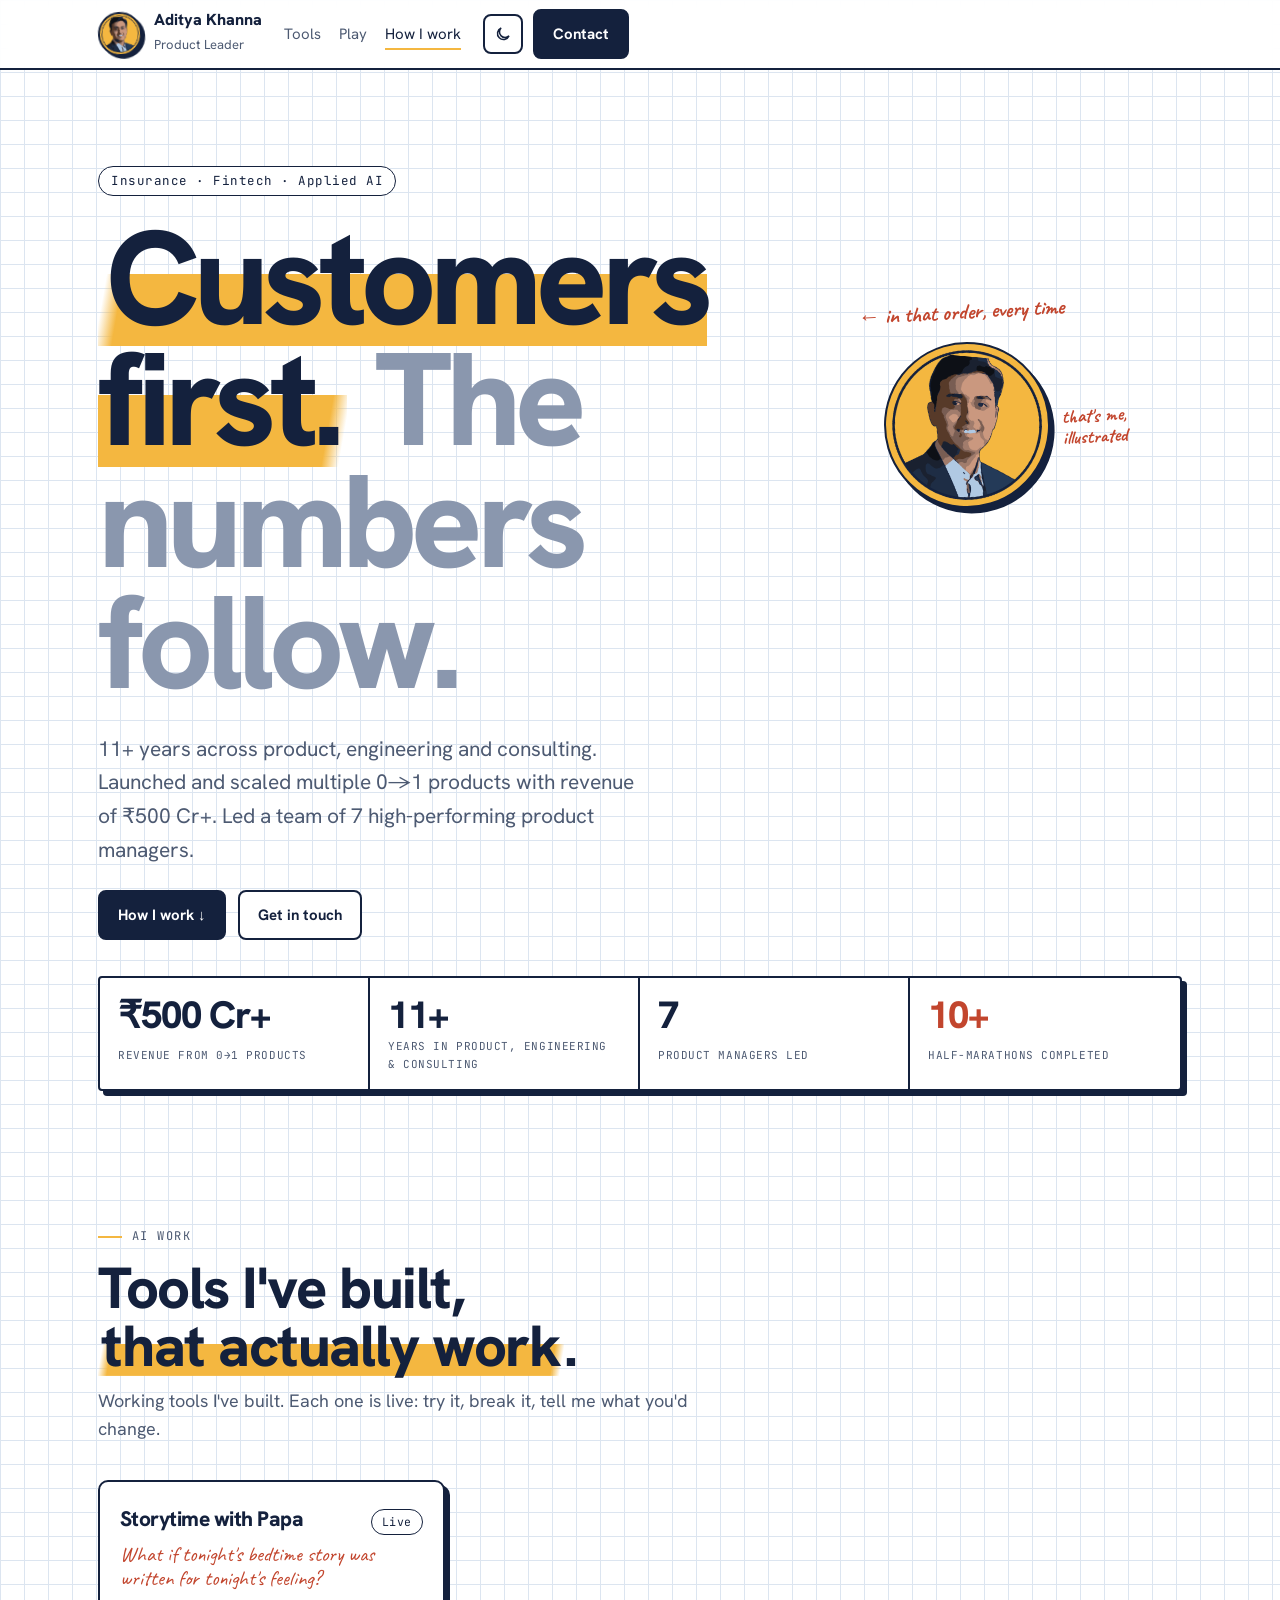
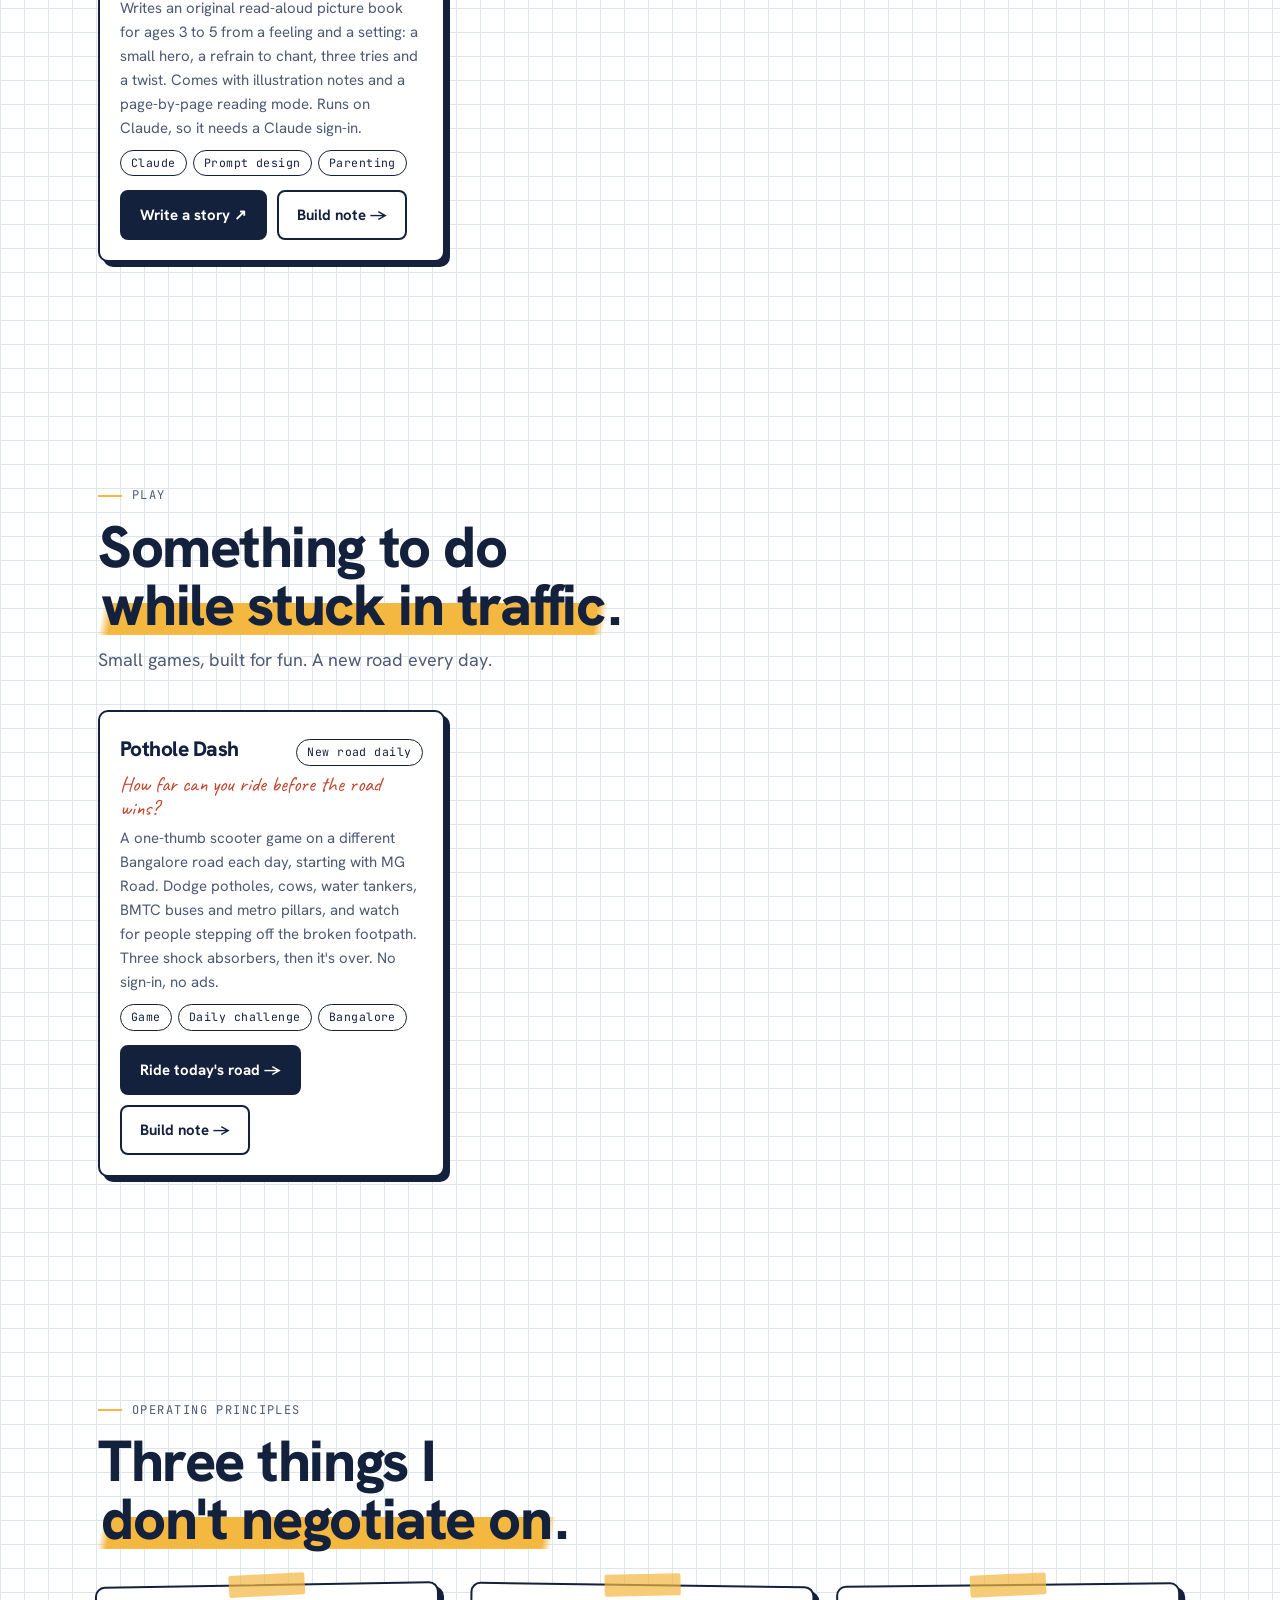
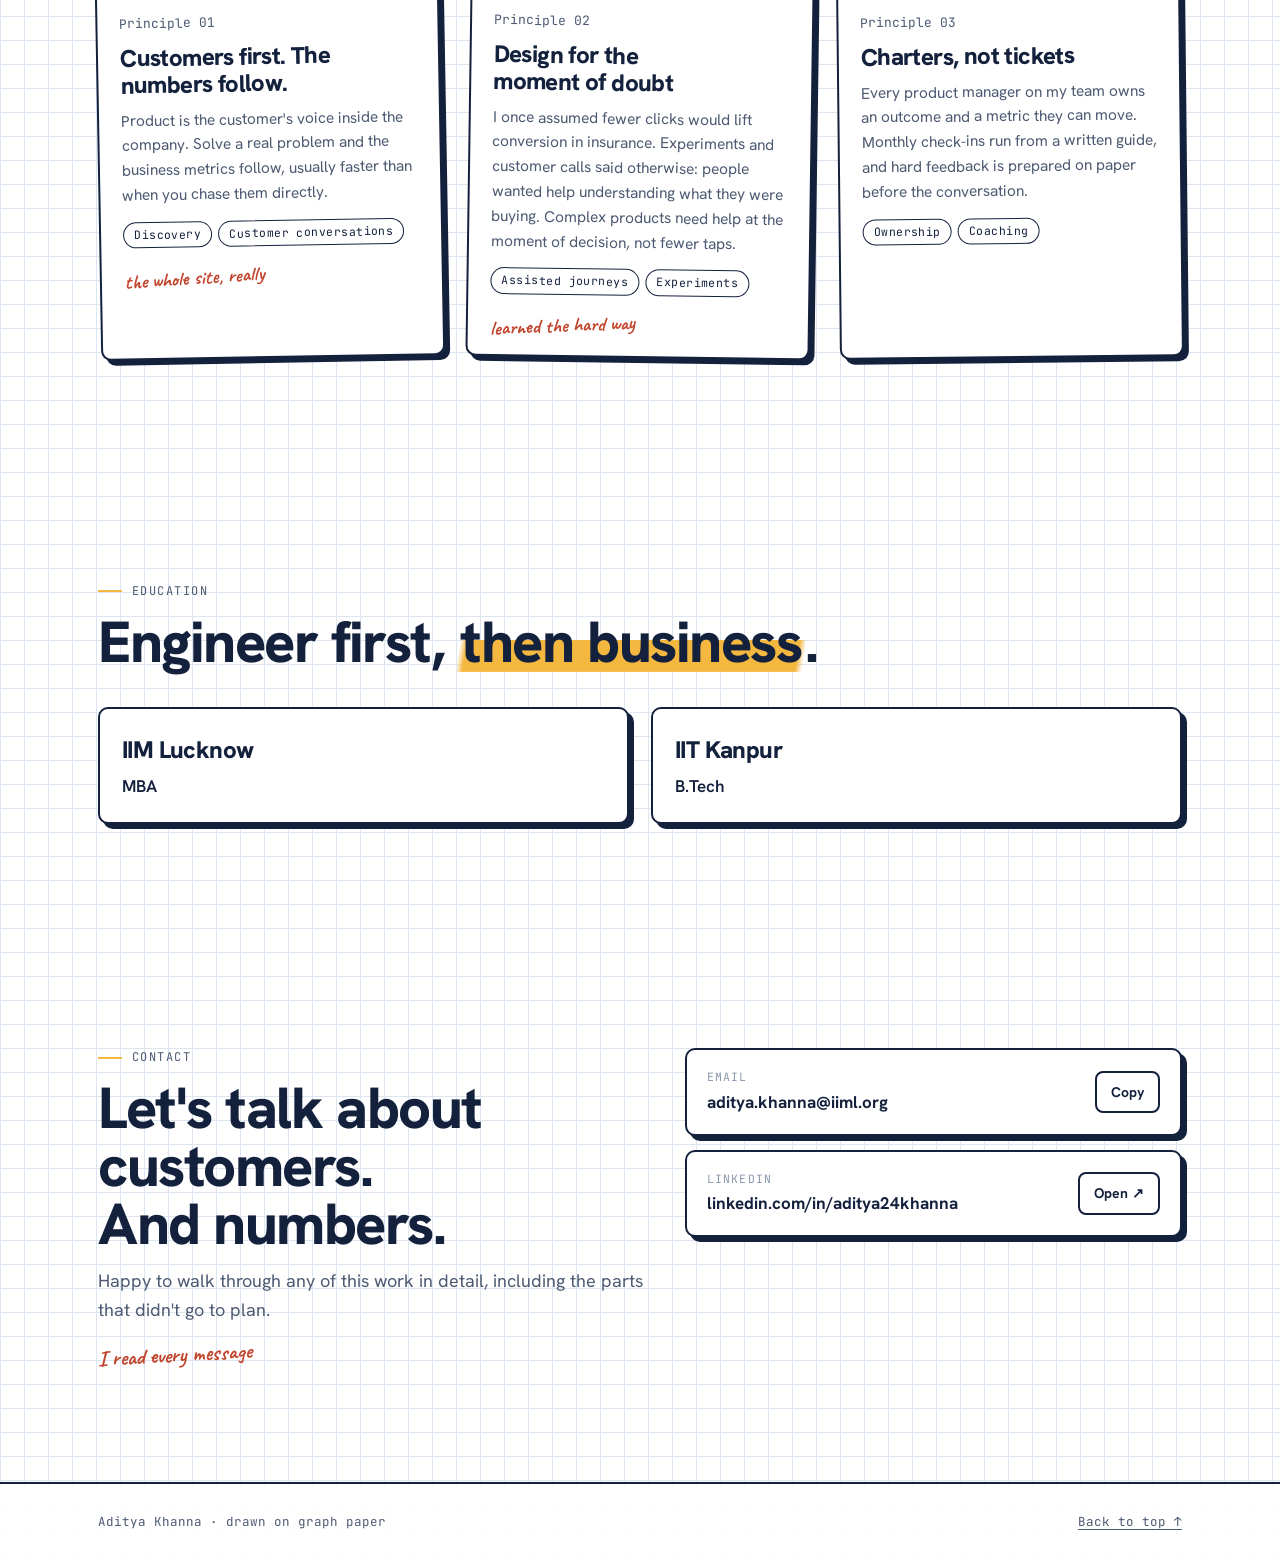
==== index.html @ a9740e58 "Move build notes off the home page onto their own page - Home: Build notes section hidden; each tool" ====
<!doctype html>
<html lang="en">
<head>
  <meta charset="utf-8">
  <meta name="viewport" content="width=device-width, initial-scale=1, viewport-fit=cover">
  <title>Aditya Khanna · Product Leader</title>
  <meta name="description" content="Aditya Khanna, Product Leader. Customers first. The numbers follow.">
  <meta property="og:title" content="Aditya Khanna · Product Leader">
  <meta property="og:description" content="Customers first. The numbers follow.">
  <meta property="og:type" content="website">
  <meta name="twitter:card" content="summary">
  <link rel="icon" href="assets/img/favicon.svg" type="image/svg+xml">
  <link rel="preconnect" href="https://fonts.googleapis.com">
  <link rel="preconnect" href="https://fonts.gstatic.com" crossorigin>
  <link rel="stylesheet" href="https://fonts.googleapis.com/css2?family=Hanken+Grotesk:wght@400;500;600;700;800&family=Caveat:wght@600;700&family=JetBrains+Mono:wght@400;500&display=swap">
  <link rel="stylesheet" href="assets/css/tokens.css?v=20261105b">
  <link rel="stylesheet" href="assets/css/main.css?v=20261105b">
  <script>try{var t=localStorage.getItem('theme');if(t)document.documentElement.setAttribute('data-theme',t);}catch(e){}</script>
  <script src="assets/js/main.js?v=20261105b" defer></script>
  <script data-goatcounter="https://adikhanna.goatcounter.com/count" async src="//gc.zgo.at/count.js"></script>
</head>
<body>
<!--BODY-START-->
  <a class="skip" href="#main">Skip to content</a>
  <div class="sample-bar" id="sampleBar" hidden>Sample content · every number and story here is a placeholder</div>

  <header class="nav" id="nav">
    <div class="wrap nav-inner">
      <a class="me" href="#top">
        <img class="sticker" data-src="site.avatar" alt="" width="44" height="44">
        <span><b data-bind="site.name"></b><span data-bind="site.role"></span></span>
      </a>
      <nav aria-label="Sections"><ul class="nav-links" id="navLinks"></ul></nav>
      <div class="nav-actions">
        <button type="button" class="icon-btn" id="themeBtn" aria-label="Switch to dark mode">
          <svg class="i-moon" viewBox="0 0 24 24" aria-hidden="true"><path d="M20 14.5A8 8 0 1 1 9.5 4a6.5 6.5 0 0 0 10.5 10.5z"/></svg>
          <svg class="i-sun" viewBox="0 0 24 24" aria-hidden="true"><circle cx="12" cy="12" r="4"/><path d="M12 2v2M12 20v2M2 12h2M20 12h2M4.9 4.9l1.4 1.4M17.7 17.7l1.4 1.4M4.9 19.1l1.4-1.4M17.7 6.3l1.4-1.4"/></svg>
        </button>
        <a class="btn btn-ink" href="#contact">Contact</a>
      </div>
    </div>
  </header>

  <main id="main">
    <!-- 1. Hero -->
    <section class="hero wrap" id="top" data-section="hero">
      <span class="badge" data-bind="site.badge"></span>
      <div class="hero-top">
        <h1 class="hero-title"><span class="hl" data-bind="site.tagline.lead"></span> <span class="soft" data-bind="site.tagline.follow"></span></h1>
        <div class="hero-side">
          <span class="pen pen-hero" data-bind="site.heroNote"></span>
          <figure class="hero-avatar">
            <img class="sticker sticker-lg" data-src="site.avatar" alt="Illustrated portrait" width="176" height="176">
            <figcaption class="pen" data-bind="site.avatarNote"></figcaption>
          </figure>
        </div>
      </div>
      <div class="hero-row">
        <div class="hero-copy">
          <p class="hero-sum" data-bind="site.summary"></p>
          <div class="btn-row" id="heroCtas"></div>
        </div>
      </div>
    </section>

    <!-- 2. Stats + worked at -->
    <section class="wrap stats-sec" id="impact" data-section="stats">
      <div class="cells" id="stats"></div>
      <div class="worked"><span class="label">Worked at</span><ul id="workedAt"></ul></div>
    </section>

    <!-- 4. Shipped screens -->
    <section class="section" id="screens" data-section="screens" data-label="Screens">
      <div class="wrap">
        <header class="section-head">
          <p class="eyebrow">Shipped screens</p>
          <h2>The journey, <mark>as customers see it</mark>.</h2>
          <span class="pen pen-section">tap any screen to enlarge</span>
        </header>
        <div class="chips-filter" id="screenFilters" role="group" aria-label="Filter screens"></div>
        <div class="screens" id="screenGrid"></div>
      </div>
    </section>

    <!-- 5. Experience -->
    <section class="section" id="experience" data-section="experience" data-label="Experience">
      <div class="wrap">
        <header class="section-head">
          <p class="eyebrow">Experience</p>
          <h2>Engineering, consulting, <mark>then product</mark>.</h2>
        </header>
        <ol class="timeline" id="experienceList"></ol>
      </div>
    </section>

    <!-- 6. AI work -->
    <section class="section" id="ai" data-section="ai" data-label="AI">
      <div class="wrap">
        <header class="section-head">
          <p class="eyebrow">AI work</p>
          <h2>Tools I've built, <mark>that actually work</mark>.</h2>
          <p class="section-lede" id="aiIntro"></p>
        </header>
        <div class="tools" id="aiTools"></div>
      </div>
    </section>

    <!-- 6b. Play -->
    <section class="section" id="play" data-section="play" data-label="Play">
      <div class="wrap">
        <header class="section-head">
          <p class="eyebrow">Play</p>
          <h2>Something to do <mark>while stuck in traffic</mark>.</h2>
          <p class="section-lede" id="playIntro"></p>
        </header>
        <div class="tools" id="playGames"></div>
      </div>
    </section>

    <!-- Build notes (case-studies.json) -->
    <section class="section" id="work" data-section="caseStudies" data-label="Build notes">
      <div class="wrap">
        <header class="section-head">
          <p class="eyebrow">Build notes</p>
          <h2>The product work <mark>behind the prompt</mark>.</h2>
          <p class="section-lede">Anyone can ask a chatbot for a story or a game. Each note covers who it's for, what a chatbot gets wrong, and the decisions that close the gap.</p>
        </header>
        <div class="cs" id="cs">
          <div class="cs-tabs" role="tablist" aria-label="Build notes" id="csTabs"></div>
          <article class="cs-panel paper" id="csPanel" role="tabpanel" aria-live="polite"></article>
        </div>
      </div>
    </section>

    <!-- 7. Operating principles -->
    <section class="section" id="principles" data-section="principles" data-label="How I work">
      <div class="wrap">
        <header class="section-head">
          <p class="eyebrow">Operating principles</p>
          <h2>Three things I <mark>don't negotiate on</mark>.</h2>
        </header>
        <div class="principles" id="principleList"></div>
      </div>
    </section>

    <!-- 8. Toolbox -->
    <section class="section" id="toolbox" data-section="toolbox">
      <div class="wrap">
        <header class="section-head">
          <p class="eyebrow">Toolbox</p>
          <h2>What I work with, <mark>and what I don't</mark>.</h2>
        </header>
        <div class="toolbox" id="toolboxList"></div>
      </div>
    </section>

    <!-- 9. Education -->
    <section class="section" id="education" data-section="education">
      <div class="wrap">
        <header class="section-head">
          <p class="eyebrow">Education</p>
          <h2>Engineer first, <mark>then business</mark>.</h2>
        </header>
        <div class="edu" id="educationList"></div>
      </div>
    </section>

    <!-- 10. Contact -->
    <section class="section contact" id="contact" data-section="contact">
      <div class="wrap contact-grid">
        <div>
          <p class="eyebrow">Contact</p>
          <h2 data-bind="site.contact.heading"></h2>
          <p class="section-lede" data-bind="site.contact.note"></p>
          <span class="pen" data-bind="site.contact.handNote"></span>
        </div>
        <div class="contact-cards" id="contactCards"></div>
      </div>
    </section>
  </main>

  <footer class="footer">
    <div class="wrap footer-inner">
      <span data-bind="site.footer"></span>
      <a href="#top">Back to top ↑</a>
    </div>
  </footer>

  <div class="lightbox" id="lightbox" hidden>
    <div class="lb-inner" role="dialog" aria-modal="true" aria-label="Screen preview">
      <button type="button" class="icon-btn lb-close" id="lbClose" aria-label="Close">×</button>
      <div id="lbBody"></div>
    </div>
  </div>
<!--BODY-END-->
</body>
</html>
---- assets/css/tokens.css ----
/* Graph Paper design tokens. Light by default; dark via system setting or the toggle. */
:root {
  --paper: #FFFFFF;
  --card: #FFFFFF;
  --grid: #DCE5F0;
  --ink: #14213D;
  --ink-2: #4D5A72;
  --ink-3: #8A97AE;
  --hi: #F4B740;          /* highlighter */
  --hi-ink: #14213D;      /* text on highlighter */
  --pen: #C2452D;         /* red pen */
  --ok: #2E7D5B;
  --rule: #14213D;
  --shadow: #14213D;
  --hl-h: 42%;           /* highlighter height */
  --hl-y: 82%;

  --display: "Hanken Grotesk", "Helvetica Neue", Arial, sans-serif;
  --body: "Hanken Grotesk", "Helvetica Neue", Arial, sans-serif;
  --hand: "Caveat", "Comic Sans MS", cursive;
  --mono: "JetBrains Mono", ui-monospace, Menlo, Consolas, monospace;

  --max: 1120px;
  --nav-h: 68px;
  --cell: 24px;
  --radius: 10px;
  --spring: cubic-bezier(.16, 1, .3, 1);
  color-scheme: light;
}

@media (prefers-color-scheme: dark) {
  :root:not([data-theme="light"]) {
    --paper: #0F1626; --card: #152036; --grid: #1D2A42;
    --ink: #E8EDF5; --ink-2: #A9B4C8; --ink-3: #6F7D96;
    --hi: #F4B740; --hi-ink: #0F1626; --pen: #FF8A6B; --ok: #6FCF9F;
    --rule: #3A4A68; --shadow: #000000;
    --hl-h: 20%; --hl-y: 96%;
    color-scheme: dark;
  }
}
:root[data-theme="dark"] {
  --paper: #0F1626; --card: #152036; --grid: #1D2A42;
  --ink: #E8EDF5; --ink-2: #A9B4C8; --ink-3: #6F7D96;
  --hi: #F4B740; --hi-ink: #0F1626; --pen: #FF8A6B; --ok: #6FCF9F;
  --rule: #3A4A68; --shadow: #000000;
    --hl-h: 20%; --hl-y: 96%;
  color-scheme: dark;
}
---- assets/css/main.css ----
/* Graph Paper: a product leader's working notebook. */
*, *::before, *::after { box-sizing: border-box; }
html { scroll-behavior: smooth; scroll-padding-top: calc(var(--nav-h) + 12px); }
body {
  margin: 0;
  background-color: var(--paper);
  background-image: linear-gradient(var(--grid) 1px, transparent 1px), linear-gradient(90deg, var(--grid) 1px, transparent 1px);
  background-size: var(--cell) var(--cell);
  color: var(--ink);
  font-family: var(--body);
  font-size: 17px;
  line-height: 1.6;
  -webkit-font-smoothing: antialiased;
}
img { max-width: 100%; display: block; }
a { color: inherit; text-underline-offset: 3px; }
:focus-visible { outline: 2px solid var(--pen); outline-offset: 3px; border-radius: 4px; }
h1, h2, h3, h4 { font-family: var(--display); font-weight: 800; margin: 0; letter-spacing: -.025em; text-wrap: balance; }
p { margin: 0; }
ul, ol { margin: 0; padding: 0; list-style: none; }
button { font: inherit; color: inherit; }
[hidden] { display: none !important; }

.skip { position: absolute; left: -9999px; }
.skip:focus { left: 16px; top: 16px; background: var(--card); padding: 8px 12px; z-index: 100; }
.wrap { max-width: var(--max); margin: 0 auto; padding-left: max(18px, env(safe-area-inset-left, 0px)); padding-right: max(18px, env(safe-area-inset-right, 0px)); }

/* shared bits */
.eyebrow { font-family: var(--mono); font-size: 12px; letter-spacing: .12em; text-transform: uppercase; color: var(--ink-2); display: flex; align-items: center; gap: 10px; }
.eyebrow::before { content: ""; width: 24px; height: 2px; background: var(--hi); }
mark, .hl { color: inherit; background: linear-gradient(100deg, transparent 1%, var(--hi) 3%, var(--hi) 97%, transparent 99%); background-repeat: no-repeat; background-size: 100% var(--hl-h); background-position: 0 var(--hl-y); padding: 0 .06em; }
.pen { font-family: var(--hand); font-weight: 700; color: var(--pen); font-size: 22px; line-height: 1.1; display: inline-block; transform: rotate(-3deg); }
.paper { background: var(--card); border: 2px solid var(--rule); border-radius: var(--radius); box-shadow: 5px 5px 0 var(--shadow); }
.btn { display: inline-flex; align-items: center; gap: 8px; font-weight: 700; font-size: 15px; text-decoration: none; border-radius: 8px; padding: 11px 18px; border: 2px solid var(--ink); background: var(--card); color: var(--ink); cursor: pointer; transition: transform .2s var(--spring), box-shadow .2s var(--spring); }
.btn:hover { transform: translate(-2px, -2px); box-shadow: 4px 4px 0 var(--ink); }
.btn-ink { background: var(--ink); color: var(--paper); }
.btn-ink:hover { box-shadow: 4px 4px 0 var(--hi); }
.icon-btn { width: 40px; height: 40px; display: grid; place-items: center; border-radius: 8px; border: 2px solid var(--ink); background: var(--card); cursor: pointer; }
.icon-btn svg { width: 18px; height: 18px; fill: none; stroke: var(--ink); stroke-width: 2; stroke-linecap: round; }
.icon-btn .i-sun { display: none; }
:root[data-theme="dark"] .icon-btn .i-sun { display: block; } :root[data-theme="dark"] .icon-btn .i-moon { display: none; }
@media (prefers-color-scheme: dark) { :root:not([data-theme="light"]) .icon-btn .i-sun { display: block; } :root:not([data-theme="light"]) .icon-btn .i-moon { display: none; } }
.chip { font-family: var(--mono); font-size: 11.5px; letter-spacing: .04em; border: 1.5px solid var(--ink); border-radius: 999px; padding: 3px 10px; background: var(--card); white-space: nowrap; }
.sticker { border-radius: 50%; border: 2px solid var(--ink); background: var(--hi); transform: rotate(-4deg); box-shadow: 3px 3px 0 var(--ink); }
.sample-bar { position: relative; z-index: 11; font-family: var(--mono); font-size: 11.5px; letter-spacing: .04em; text-align: center; background: var(--pen); color: var(--paper); padding: 6px 16px; }

/* nav */
.nav { position: sticky; top: 0; z-index: 10; background: color-mix(in srgb, var(--paper) 90%, transparent); backdrop-filter: blur(8px); -webkit-backdrop-filter: blur(8px); border-bottom: 2px solid var(--ink); }
.nav-inner { display: flex; align-items: center; gap: 22px; height: var(--nav-h); }
.me { display: flex; align-items: center; gap: 12px; text-decoration: none; white-space: nowrap; }
.me .sticker { width: 44px; height: 44px; }
.me b { display: block; font-weight: 800; font-size: 16px; line-height: 1.15; }
.me span span { font-size: 13px; color: var(--ink-2); }
.nav-links { display: flex; gap: 18px; margin-left: auto; }
.nav-links a { text-decoration: none; font-size: 15px; color: var(--ink-2); padding: 4px 0; border-bottom: 2px solid transparent; }
.nav-links a:hover, .nav-links a.on { color: var(--ink); border-color: var(--hi); }
.nav-actions { display: flex; gap: 10px; align-items: center; }
.nav-links:empty + .nav-actions, nav:has(.nav-links:empty) + .nav-actions { margin-left: auto; }

/* hero */
.hero { padding-block: clamp(48px, 8vw, 96px) 36px; }
.badge { display: inline-block; font-family: var(--mono); font-size: 12.5px; letter-spacing: .04em; border: 1.5px solid var(--ink); border-radius: 999px; padding: 4px 12px; background: var(--card); }
.hero-title { font-size: clamp(52px, 10.5vw, 132px); line-height: .92; letter-spacing: -.045em; margin-top: 22px; max-width: 11ch; }
.hero-title .soft { color: var(--ink-3); }
.hero-title .hl { background-size: 0% var(--hl-h); animation: sweep 1s .35s var(--spring) forwards; }
@keyframes sweep { to { background-size: 100% var(--hl-h); } }
.hero-top { display: grid; grid-template-columns: minmax(0, max-content) auto; align-items: start; justify-content: start; column-gap: clamp(28px, 4vw, 64px); }
.hero-row { margin-top: 28px; }
.hero-sum { font-size: clamp(18px, 1.8vw, 21px); color: var(--ink-2); max-width: 46ch; }
.btn-row { display: flex; flex-wrap: wrap; gap: 12px; margin-top: 24px; }
/* sits beside the headline; the arrow lines up with "Customers first." */
.hero-side { display: grid; justify-items: start; gap: 18px; margin-top: calc(22px + clamp(52px, 10.5vw, 132px) * .62); }
.pen-hero::before { content: "\2190\00a0"; }
.hero-avatar { margin: 0 0 0 clamp(10px, 2vw, 34px); display: flex; align-items: center; gap: 12px; }
.hero-avatar .sticker-lg { width: clamp(132px, 13vw, 176px); height: clamp(132px, 13vw, 176px); transform: rotate(5deg); box-shadow: 5px 5px 0 var(--ink); }
.hero-avatar figcaption { font-size: 19px; max-width: 120px; }

/* stats */
.stats-sec { padding-bottom: 24px; }
.cells { display: grid; grid-template-columns: repeat(auto-fit, minmax(170px, 1fr)); border: 2px solid var(--ink); background: var(--card); box-shadow: 5px 5px 0 var(--shadow); border-radius: 4px; }
.cells div { padding: 18px 18px 16px; border-right: 2px solid var(--ink); display: grid; gap: 4px; }
.cells div:last-child { border-right: 0; }
.cells b { font-size: clamp(28px, 3vw, 38px); font-weight: 800; letter-spacing: -.03em; line-height: 1; font-variant-numeric: tabular-nums; }
.cells span { font-family: var(--mono); font-size: 11px; letter-spacing: .05em; text-transform: uppercase; color: var(--ink-2); }
.cells .personal b { color: var(--pen); }
.worked { display: flex; align-items: center; gap: 18px; flex-wrap: wrap; margin-top: 22px; }
.label { font-family: var(--mono); font-size: 11.5px; letter-spacing: .1em; text-transform: uppercase; color: var(--ink-3); }
.worked ul { display: flex; gap: 26px; flex-wrap: wrap; }
.worked li { font-weight: 800; font-size: 22px; letter-spacing: -.02em; color: var(--ink-2); }

/* sections */
.section { padding-block: clamp(64px, 9vw, 112px); }
.section-head { display: grid; gap: 12px; margin-bottom: 36px; max-width: 760px; position: relative; }
.section-head h2, .contact h2 { font-size: clamp(34px, 5vw, 58px); line-height: 1; }
.section-lede { font-size: 18px; color: var(--ink-2); max-width: 60ch; }
.pen-section { position: absolute; right: -40px; bottom: -8px; }

/* case studies */
.cs { display: grid; grid-template-columns: 260px minmax(0, 1fr); gap: 28px; align-items: start; }
.cs-tabs { display: grid; gap: 10px; position: sticky; top: calc(var(--nav-h) + 20px); }
.cs-tab { text-align: left; border: 2px solid var(--ink); border-radius: 8px; background: var(--card); padding: 12px 14px; cursor: pointer; display: grid; gap: 2px; transition: transform .2s var(--spring), box-shadow .2s var(--spring), background .2s; }
.cs-tab b { font-weight: 800; font-size: 16px; }
.cs-tab span { font-family: var(--mono); font-size: 10.5px; letter-spacing: .06em; text-transform: uppercase; color: var(--ink-2); }
.cs-tab:hover { transform: translate(-2px, -2px); box-shadow: 3px 3px 0 var(--ink); }
.cs-tab[aria-selected="true"] { background: var(--hi); color: var(--hi-ink); box-shadow: 3px 3px 0 var(--ink); }
.cs-tab[aria-selected="true"] span { color: var(--hi-ink); }
.cs-panel { padding: clamp(22px, 3.4vw, 40px); min-width: 0; }
.cs-panel .eyebrow { margin-bottom: 10px; }
.cs-panel h3 { font-size: clamp(26px, 3vw, 36px); line-height: 1.08; }
.cs-sum { font-size: 18px; color: var(--ink-2); margin-top: 10px; max-width: 60ch; }
.cs-metrics { display: flex; flex-wrap: wrap; gap: 28px; margin: 24px 0 8px; padding: 18px 0; border-block: 2px dashed var(--grid); }
.cs-metrics div { display: grid; }
.cs-metrics b { font-size: 34px; font-weight: 800; letter-spacing: -.03em; line-height: 1; }
.cs-metrics span { font-family: var(--mono); font-size: 11px; letter-spacing: .05em; text-transform: uppercase; color: var(--ink-2); margin-top: 4px; }
.cs-blocks { display: grid; grid-template-columns: repeat(2, minmax(0, 1fr)); gap: 22px 32px; margin-top: 20px; }
.cs-blocks h4 { font-family: var(--mono); font-weight: 500; font-size: 11.5px; letter-spacing: .1em; text-transform: uppercase; color: var(--ink-2); margin-bottom: 6px; }
.cs-blocks p, .cs-blocks li { font-size: 16px; }
.cs-blocks ul { display: grid; gap: 6px; }
.cs-blocks li { padding-left: 18px; position: relative; }
.cs-blocks li::before { content: "→"; position: absolute; left: 0; color: var(--pen); }
.cs-diff { margin-top: 24px; padding: 14px 16px; border-left: 4px solid var(--pen); background: color-mix(in srgb, var(--pen) 8%, var(--card)); border-radius: 0 8px 8px 0; }
.cs-diff b { font-family: var(--hand); font-size: 22px; color: var(--pen); display: block; }
.lock { margin-top: 26px; position: relative; border: 2px dashed var(--ink-3); border-radius: 8px; padding: 26px; overflow: hidden; }
.lock .ghost { display: grid; gap: 10px; filter: blur(5px); opacity: .6; }
.lock .ghost i { display: block; height: 12px; border-radius: 3px; background: var(--ink-3); }
.lock .msg { position: absolute; inset: 0; display: grid; place-items: center; text-align: center; gap: 8px; align-content: center; }
.lock .msg b { font-size: 18px; }
.lock .msg .btn { margin-top: 6px; }

/* screens */
.chips-filter { display: flex; gap: 8px; flex-wrap: wrap; margin-bottom: 24px; }
.chips-filter button { font-family: var(--mono); font-size: 12px; letter-spacing: .04em; border: 2px solid var(--ink); border-radius: 999px; background: var(--card); padding: 5px 13px; cursor: pointer; }
.chips-filter button[aria-pressed="true"] { background: var(--ink); color: var(--paper); }
.screens { display: grid; grid-template-columns: repeat(auto-fill, minmax(190px, 1fr)); gap: 26px 22px; }
.screen { display: grid; gap: 10px; text-align: left; background: none; border: 0; padding: 0; cursor: zoom-in; }
.screen:hover .phone { transform: translate(-3px, -3px) rotate(-1deg); box-shadow: 7px 7px 0 var(--shadow); }
.screen b { font-size: 15px; font-weight: 800; }
.screen span { font-size: 13px; color: var(--ink-2); }
.phone { aspect-ratio: 9 / 18.5; border: 2.5px solid var(--ink); border-radius: 22px; background: #FFFFFF; box-shadow: 4px 4px 0 var(--shadow); padding: 18px 10px 10px; position: relative; overflow: hidden; transition: transform .25s var(--spring), box-shadow .25s var(--spring); color: #14213D; color-scheme: light; }
.phone::before { content: ""; position: absolute; top: 7px; left: 50%; width: 34%; height: 5px; border-radius: 9px; background: #14213D; transform: translateX(-50%); }
.ui { display: grid; grid-template-columns: minmax(0, 1fr); gap: 7px; font-size: 9.5px; line-height: 1.3; }
.ui .t { font-weight: 800; font-size: 12px; }
.ui .bar { height: 7px; border-radius: 3px; background: #E3E9F2; }
.ui .bar.s { width: 60%; } .ui .bar.m { width: 80%; }
.ui .box { border: 1.5px solid #CBD5E3; border-radius: 8px; padding: 7px; display: grid; gap: 5px; }
.ui .box.on { border-color: #14213D; background: #FFF6DE; }
.ui .cta { background: #14213D; color: #fff; text-align: center; border-radius: 7px; padding: 6px; font-weight: 700; margin-top: 4px; }
.ui .big { font-weight: 800; font-size: 18px; }
.ui .row { display: flex; justify-content: space-between; gap: 6px; }
.ui .pill { background: #F4B740; border-radius: 99px; padding: 1px 7px; font-weight: 700; justify-self: start; }
.ui .msg { overflow-wrap: anywhere; background: #EEF2F8; border-radius: 9px 9px 9px 3px; padding: 6px 7px; max-width: 85%; }
.ui .msg.me { justify-self: end; background: #14213D; color: #fff; border-radius: 9px 9px 3px 9px; }
.phone .sample-tag { position: absolute; bottom: 8px; left: 10px; right: 10px; text-align: center; font-family: var(--mono); font-size: 8px; color: #8A97AE; }

/* lightbox */
.lightbox { position: fixed; inset: 0; z-index: 50; background: rgba(15, 22, 38, .6); display: grid; place-items: center; padding: 24px; }
.lb-inner { position: relative; display: grid; justify-items: center; gap: 14px; max-height: 100%; }
.lb-inner .phone { width: min(320px, 78vw); padding: 26px 16px 14px; }
.lb-inner .ui { font-size: 14px; gap: 10px; } .lb-inner .ui .t { font-size: 18px; } .lb-inner .ui .big { font-size: 28px; } .lb-inner .ui .bar { height: 10px; }
.lb-inner .cap { background: var(--card); border: 2px solid var(--ink); border-radius: 8px; padding: 8px 14px; text-align: center; }
.lb-close { position: absolute; top: -8px; right: -52px; font-size: 22px; line-height: 1; }

/* experience */
.timeline { display: grid; gap: 22px; position: relative; padding-left: 28px; }
.timeline::before { content: ""; position: absolute; left: 6px; top: 8px; bottom: 8px; border-left: 2px dashed var(--ink-3); }
.role { position: relative; display: grid; grid-template-columns: 170px minmax(0, 1fr); gap: 24px; padding: 22px 24px; }
.role::before { content: ""; position: absolute; left: -30px; top: 28px; width: 14px; height: 14px; border-radius: 50%; background: var(--hi); border: 2px solid var(--ink); }
.role-when { font-family: var(--mono); font-size: 13px; color: var(--ink-2); padding-top: 4px; }
.role-org { font-family: var(--mono); font-size: 12px; letter-spacing: .08em; text-transform: uppercase; color: var(--pen); display: block; margin-top: 4px; }
.role h3 { font-size: 23px; line-height: 1.15; }
.role-sum { color: var(--ink-2); margin-top: 8px; font-size: 16px; }
.role-metrics { display: flex; flex-wrap: wrap; gap: 8px; margin-top: 12px; }
.role-points { display: grid; gap: 6px; margin-top: 12px; font-size: 15.5px; }
.role-points li { padding-left: 18px; position: relative; }
.role-points li::before { content: "→"; position: absolute; left: 0; color: var(--pen); }

/* AI */
.ai-grid { display: grid; grid-template-columns: minmax(0, 1.25fr) minmax(0, 1fr); gap: 28px; align-items: start; }
.demo { padding: 26px; display: grid; gap: 14px; }
.demo-head { display: flex; justify-content: space-between; align-items: baseline; gap: 12px; flex-wrap: wrap; }
.demo-head h3 { font-size: 26px; }
.req { font-family: var(--mono); font-size: 13.5px; border: 2px solid var(--ink); border-radius: 8px; padding: 10px 12px; background: color-mix(in srgb, var(--hi) 18%, var(--card)); }
.req small { display: block; font-size: 10.5px; letter-spacing: .1em; text-transform: uppercase; color: var(--ink-2); }
.steps { display: grid; gap: 8px; counter-reset: s; }
.step { display: grid; grid-template-columns: 30px minmax(0, 1fr) auto; gap: 12px; align-items: start; padding: 10px 12px; border: 1.5px solid var(--grid); border-radius: 8px; transition: border-color .3s, background .3s, opacity .3s; opacity: .55; }
.step::before { counter-increment: s; content: counter(s); width: 26px; height: 26px; border-radius: 50%; border: 2px solid var(--ink-3); display: grid; place-items: center; font-family: var(--mono); font-size: 12px; }
.step b { font-size: 15.5px; display: block; }
.step span { font-size: 14px; color: var(--ink-2); }
.step i { font-style: normal; font-family: var(--mono); font-size: 11px; color: var(--ink-3); padding-top: 4px; }
.step.done { opacity: 1; border-color: var(--ink); }
.step.done::before { background: var(--hi); border-color: var(--ink); color: var(--hi-ink); content: "✓"; }
.step.done i { color: var(--ok); }
.step.active { opacity: 1; border-color: var(--pen); background: color-mix(in srgb, var(--pen) 6%, var(--card)); }
.demo-actions { display: flex; gap: 10px; flex-wrap: wrap; align-items: center; }
.demo-actions .note { font-family: var(--mono); font-size: 11.5px; color: var(--ink-3); }
.tools { display: grid; grid-template-columns: repeat(auto-fill, minmax(300px, 1fr)); gap: 22px; }
.proj .tags { display: flex; gap: 6px; flex-wrap: wrap; margin-top: 4px; }
.proj .btn { justify-self: start; margin-top: 8px; }
.proj-actions { display: flex; flex-wrap: wrap; gap: 10px; margin-top: 8px; }
.proj-actions .btn { margin-top: 0; }
.note-page { padding-block: 32px 64px; }
.note-page .cs-panel { margin-top: 16px; }
.note-page .cs-panel h1 { font-size: clamp(28px, 4vw, 40px); line-height: 1.1; letter-spacing: -.02em; margin-top: 4px; }
.note-cta { display: flex; flex-wrap: wrap; gap: 10px; margin-top: 24px; }
.note-more { margin-top: 28px; display: grid; gap: 8px; }
.note-more a { font-weight: 700; color: var(--ink); }
.proj { padding: 20px; display: grid; gap: 6px; }
.proj .top { display: flex; justify-content: space-between; gap: 10px; align-items: baseline; }
.proj h3 { font-size: 21px; }
.proj .q { font-family: var(--hand); font-size: 21px; color: var(--pen); line-height: 1.15; }
.proj p { font-size: 15px; color: var(--ink-2); }

/* principles */
.principles { display: grid; grid-template-columns: repeat(3, minmax(0, 1fr)); gap: 26px; }
.principle { padding: 26px 22px 22px; display: grid; gap: 10px; align-content: start; position: relative; }
.principle:nth-child(1) { transform: rotate(-1deg); } .principle:nth-child(2) { transform: rotate(.8deg); } .principle:nth-child(3) { transform: rotate(-.6deg); }
.principle::before { content: ""; position: absolute; top: -12px; left: 50%; width: 76px; height: 22px; transform: translateX(-50%) rotate(-2deg); background: color-mix(in srgb, var(--hi) 70%, transparent); border-radius: 2px; }
.principle .n { font-family: var(--mono); font-size: 13px; color: var(--ink-2); }
.principle h3 { font-size: 24px; line-height: 1.12; }
.principle p { font-size: 15.5px; color: var(--ink-2); }
.principle .tags { display: flex; gap: 6px; flex-wrap: wrap; margin-top: 4px; }
.principle .pen { font-size: 20px; margin-top: 6px; }

/* toolbox */
.toolbox { display: grid; grid-template-columns: repeat(4, minmax(0, 1fr)); gap: 0; border: 2px solid var(--ink); background: var(--card); box-shadow: 5px 5px 0 var(--shadow); border-radius: 4px; }
.tool { padding: 22px 20px; border-right: 2px solid var(--ink); display: grid; gap: 12px; align-content: start; }
.tool:last-child { border-right: 0; }
.tool h3 { font-size: 18px; }
.tool ul { display: grid; gap: 8px; font-size: 15px; }
.tool li { padding-left: 16px; position: relative; }
.tool li::before { content: "·"; position: absolute; left: 2px; font-weight: 800; }
.tool.personal { background: color-mix(in srgb, var(--hi) 22%, var(--card)); }
.tool.personal li { font-family: var(--hand); font-size: 21px; line-height: 1.15; }

/* education */
.edu { display: grid; grid-template-columns: repeat(auto-fit, minmax(260px, 1fr)); gap: 22px; }
.edu-card { padding: 22px; display: grid; gap: 4px; }
.edu-card .yr { font-family: var(--mono); font-size: 12px; color: var(--ink-2); }
.edu-card h3 { font-size: 24px; }
.edu-card .deg { font-weight: 600; }
.edu-card p { font-size: 15px; color: var(--ink-2); margin-top: 6px; }

/* contact */
.contact-grid { display: grid; grid-template-columns: minmax(0, 1.1fr) minmax(0, 1fr); gap: 40px; align-items: start; }
.contact h2 { margin-top: 12px; }
.contact .section-lede { margin-top: 14px; }
.contact .pen { margin-top: 18px; }
.contact-cards { display: grid; gap: 14px; }
.ccard { padding: 18px 20px; display: grid; grid-template-columns: minmax(0, 1fr) auto; gap: 12px; align-items: center; }
.ccard .label { display: block; margin-bottom: 2px; }
.ccard b { font-size: 17px; overflow-wrap: anywhere; }
.ccard .btn { padding: 8px 14px; font-size: 14px; }

/* footer */
.footer { border-top: 2px solid var(--ink); padding-block: 28px; font-family: var(--mono); font-size: 12.5px; color: var(--ink-2); background: color-mix(in srgb, var(--paper) 92%, transparent); }
.footer-inner { display: flex; justify-content: space-between; gap: 16px; flex-wrap: wrap; }

/* responsive */
@media (max-width: 960px) {
  .nav-links { display: none; }
  .nav-actions { margin-left: auto; }
  .cs { grid-template-columns: minmax(0, 1fr); }
  .cs-tabs { position: static; grid-auto-flow: column; grid-auto-columns: max-content; overflow-x: auto; padding: 2px 6px 8px 2px; }
  .ai-grid, .contact-grid { grid-template-columns: minmax(0, 1fr); }
  .principles { grid-template-columns: minmax(0, 1fr); }
  .toolbox { grid-template-columns: repeat(2, minmax(0, 1fr)); }
  .tool:nth-child(2) { border-right: 0; }
  .tool:nth-child(-n+2) { border-bottom: 2px solid var(--ink); }
  .pen-section { position: static; }
}
@media (max-width: 640px) {
  body { font-size: 16px; }
  .me span span { display: none; }
  .hero-top { grid-template-columns: minmax(0, 1fr); }
  .hero-side { margin-top: 14px; }
  .pen-hero::before { content: "\2191\00a0"; }
  .hero-avatar { margin-left: 0; }
  .cells { grid-template-columns: repeat(2, minmax(0, 1fr)); }
  .cells div { border-right: 0; border-bottom: 2px solid var(--ink); }
  .cells div:nth-child(odd) { border-right: 2px solid var(--ink); }
  .cells div:last-child { border-bottom: 0; }
  .cells div:nth-last-child(2):nth-child(odd) { border-bottom: 0; }
  .cs-blocks { grid-template-columns: minmax(0, 1fr); }
  .role { grid-template-columns: minmax(0, 1fr); gap: 6px; padding: 18px; }
  .screens { grid-template-columns: repeat(2, minmax(0, 1fr)); gap: 20px 14px; }
  .toolbox { grid-template-columns: minmax(0, 1fr); }
  .tool { border-right: 0 !important; border-bottom: 2px solid var(--ink); }
  .tool:last-child { border-bottom: 0; }
  .lb-close { right: -6px; top: -50px; }
}
@media (prefers-reduced-motion: reduce) {
  html { scroll-behavior: auto; }
  *, *::before, *::after { animation: none !important; transition: none !important; }
  .hero-title .hl { background-size: 100% var(--hl-h); }
}
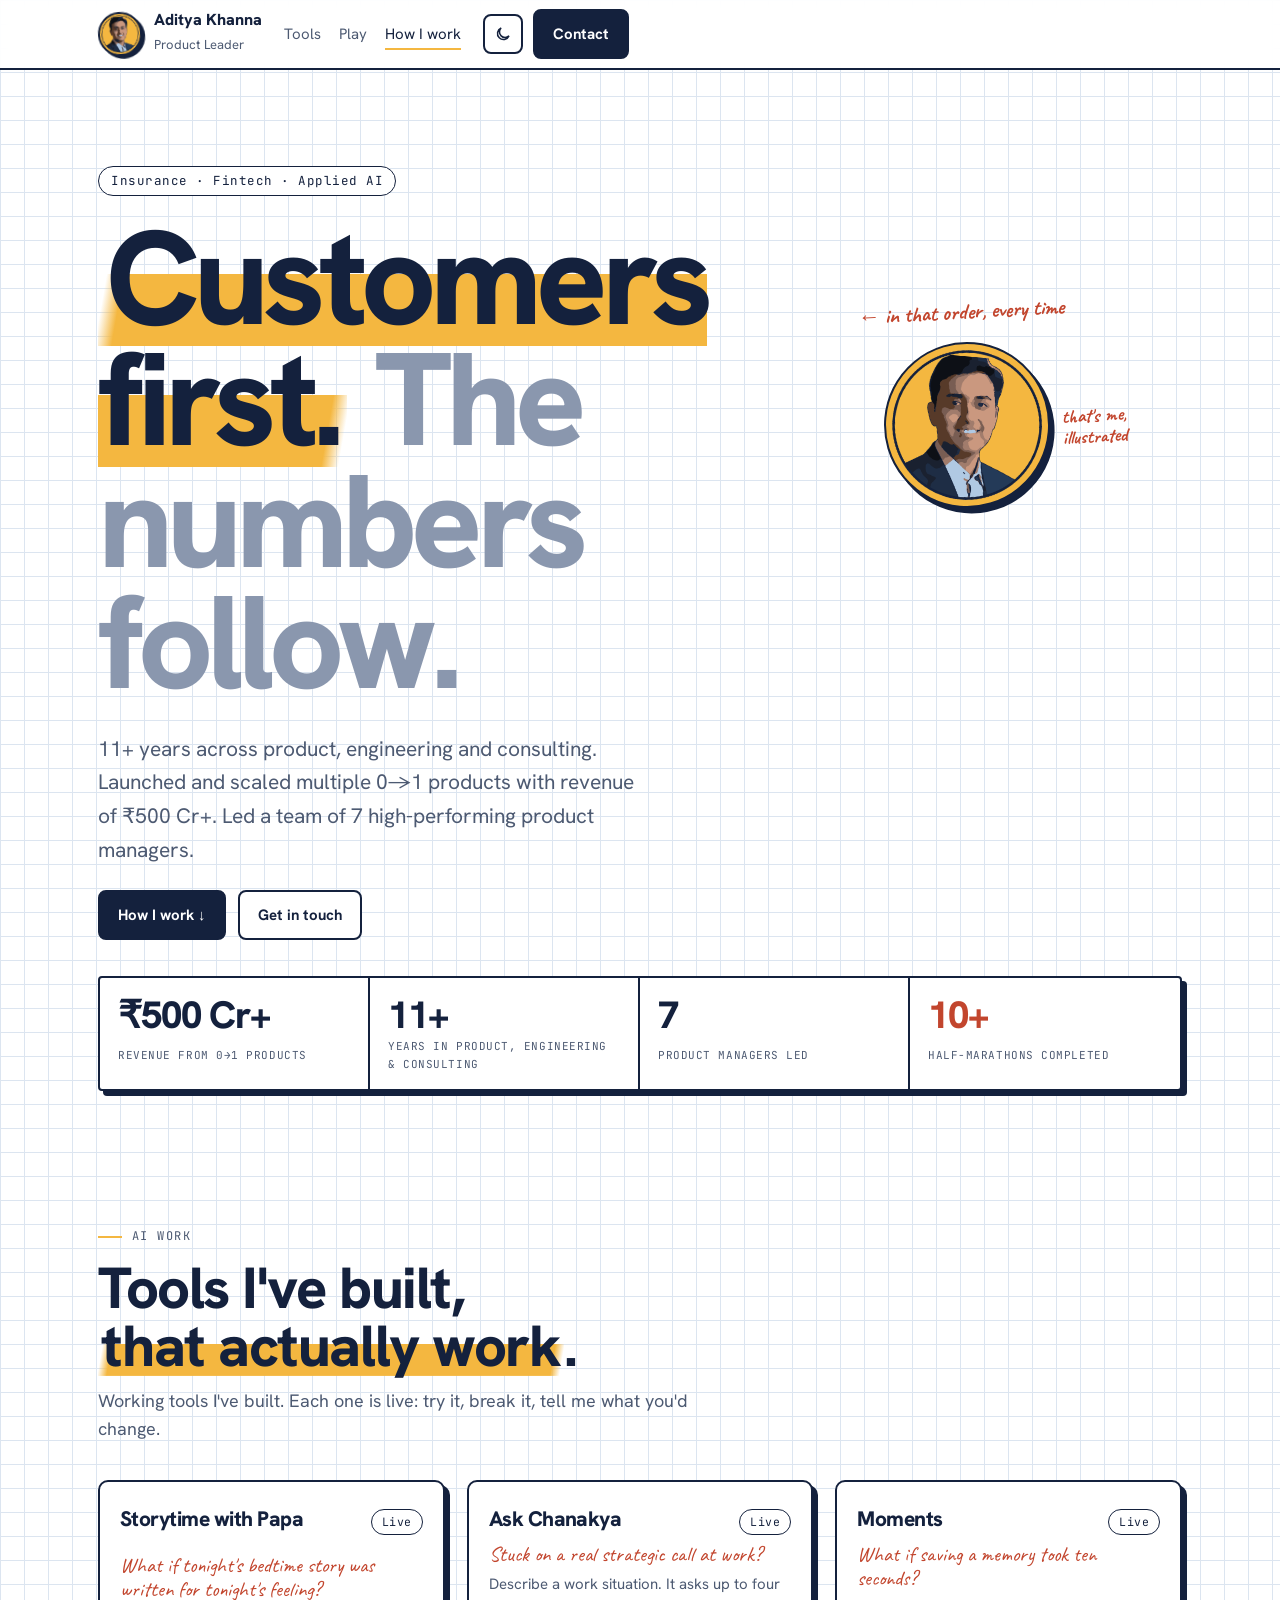
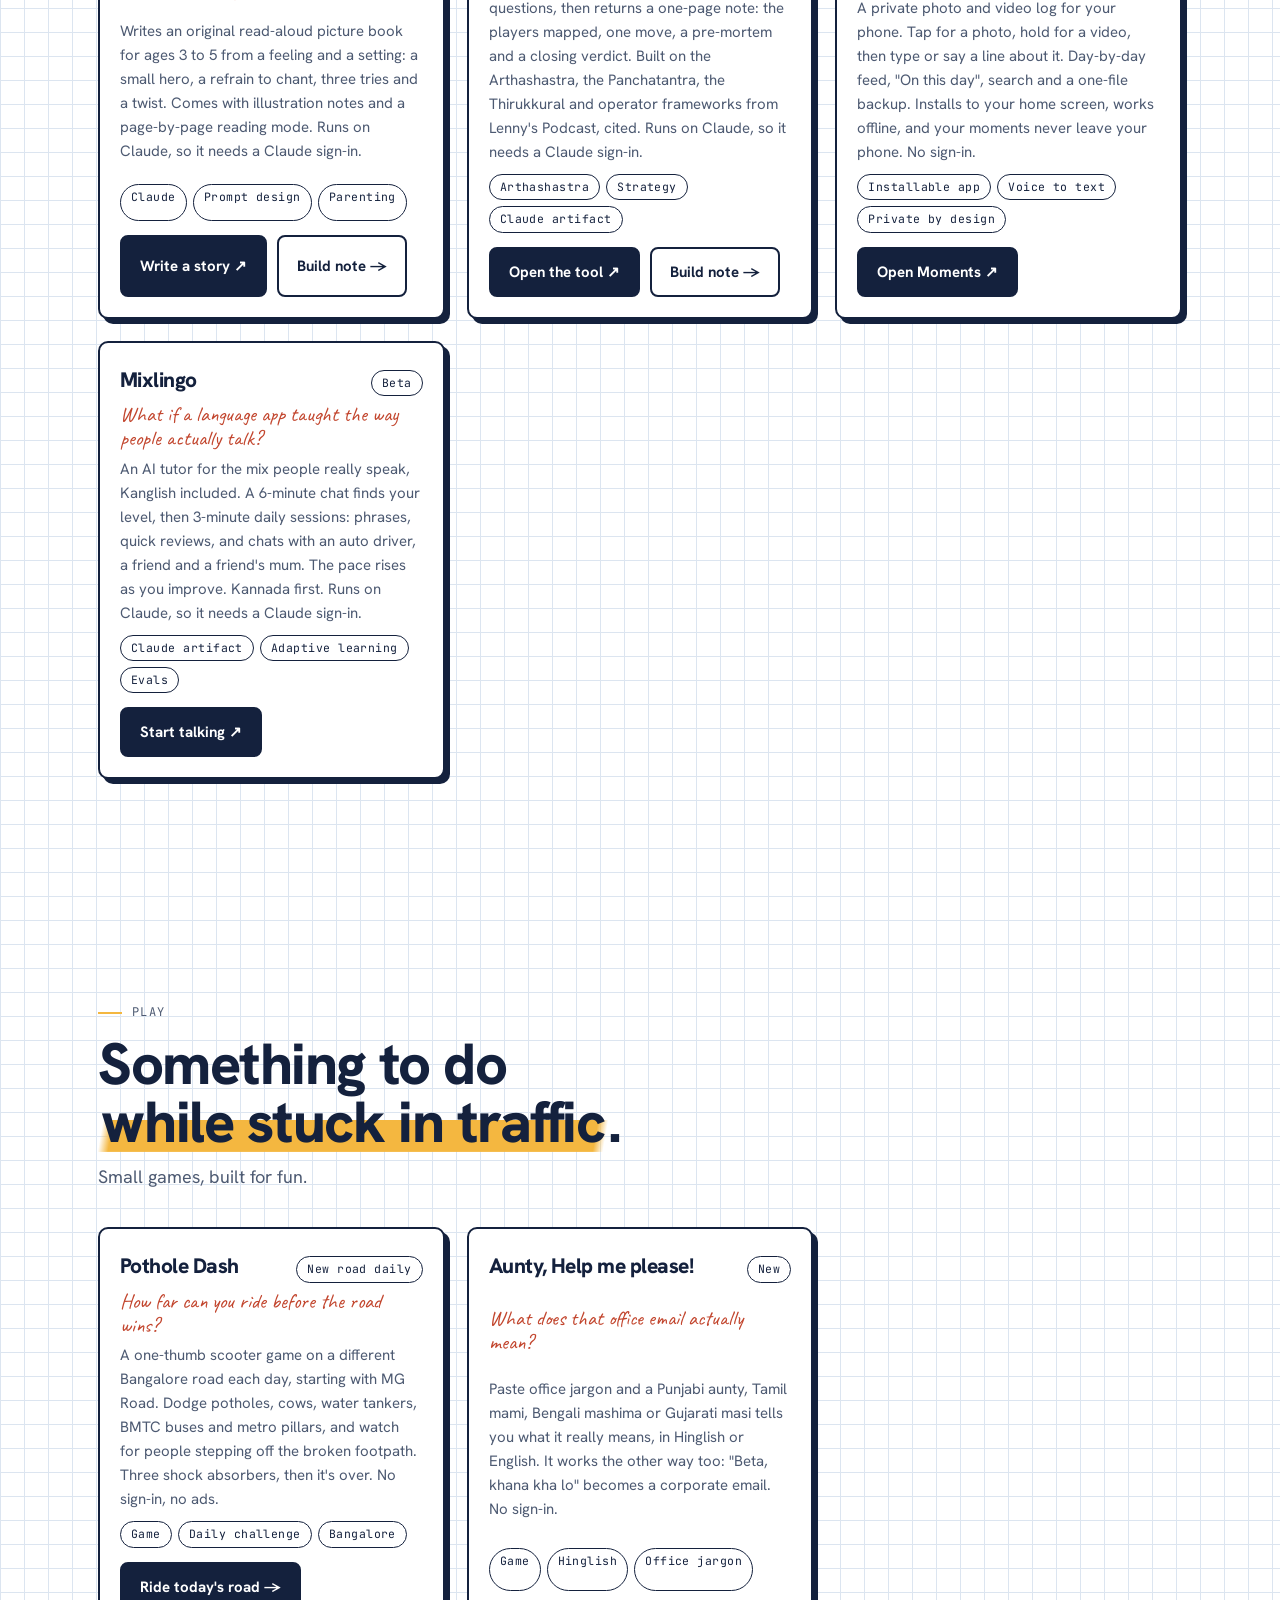
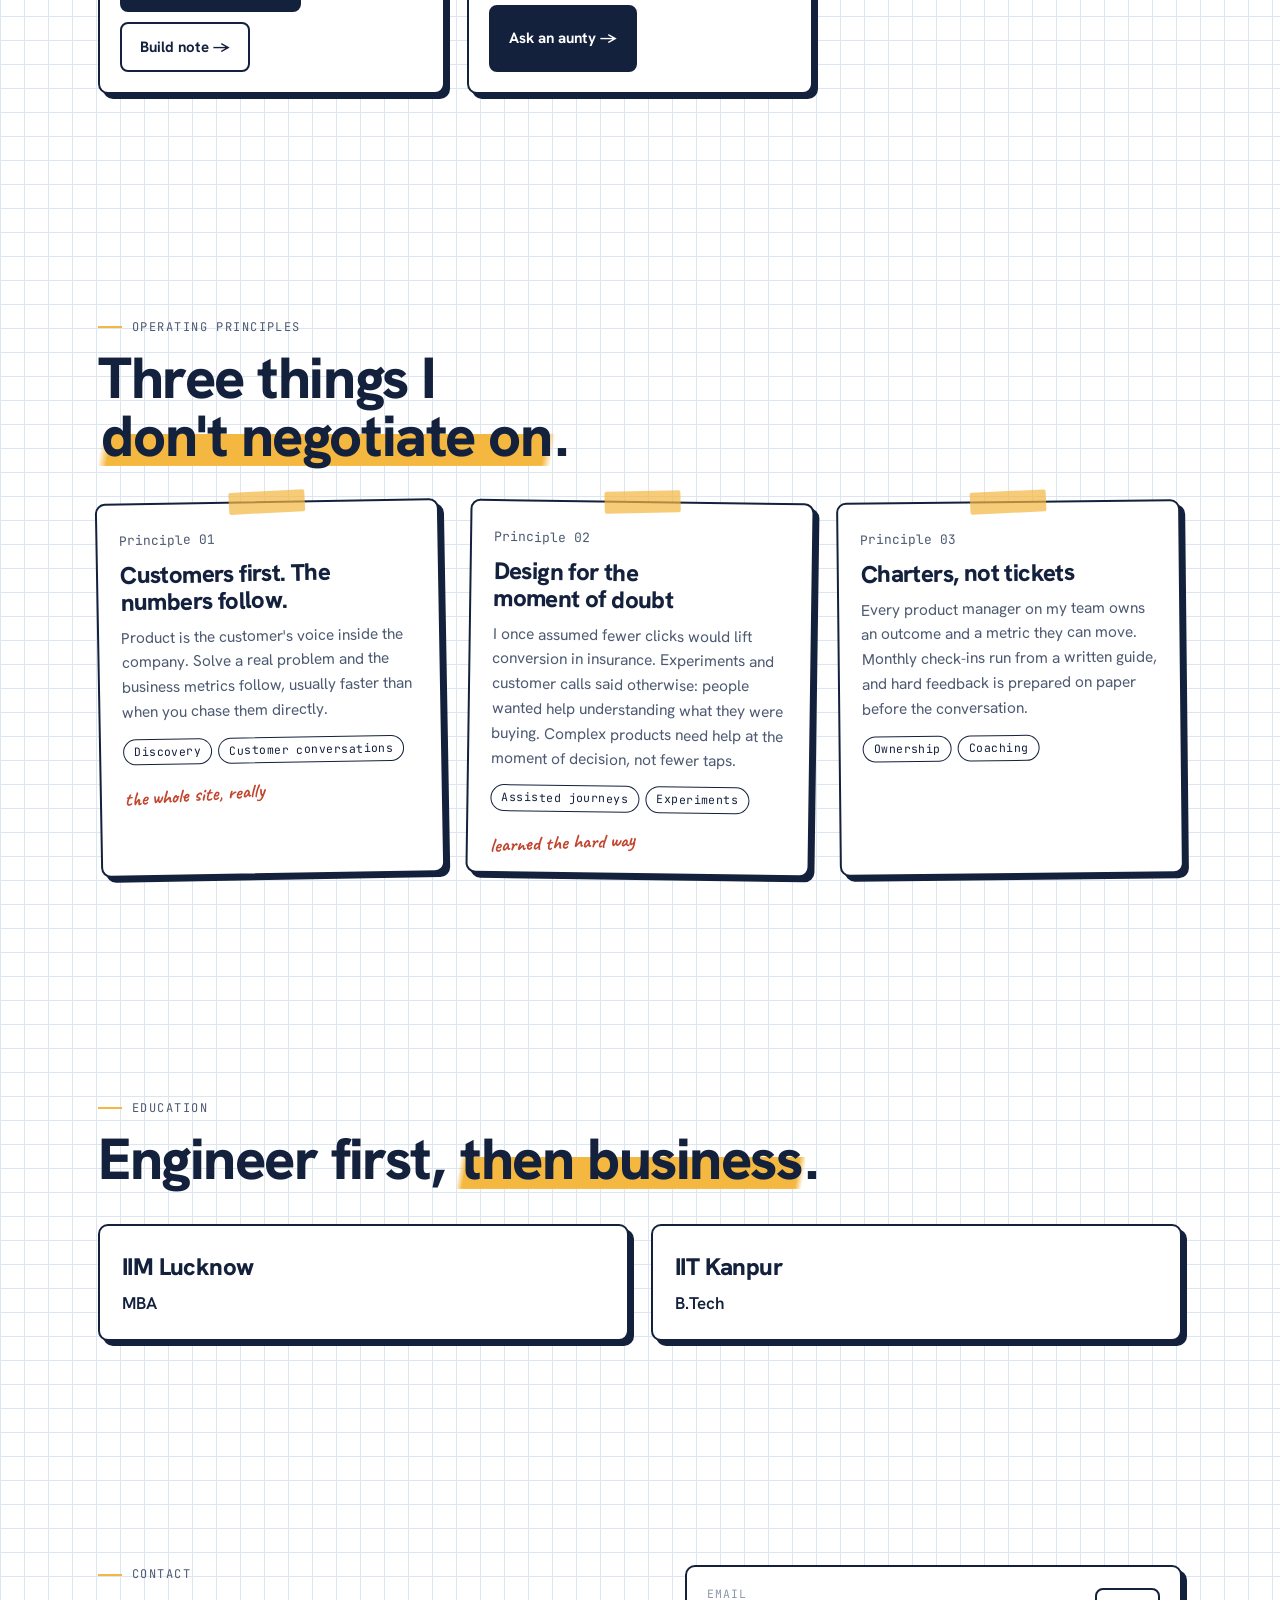
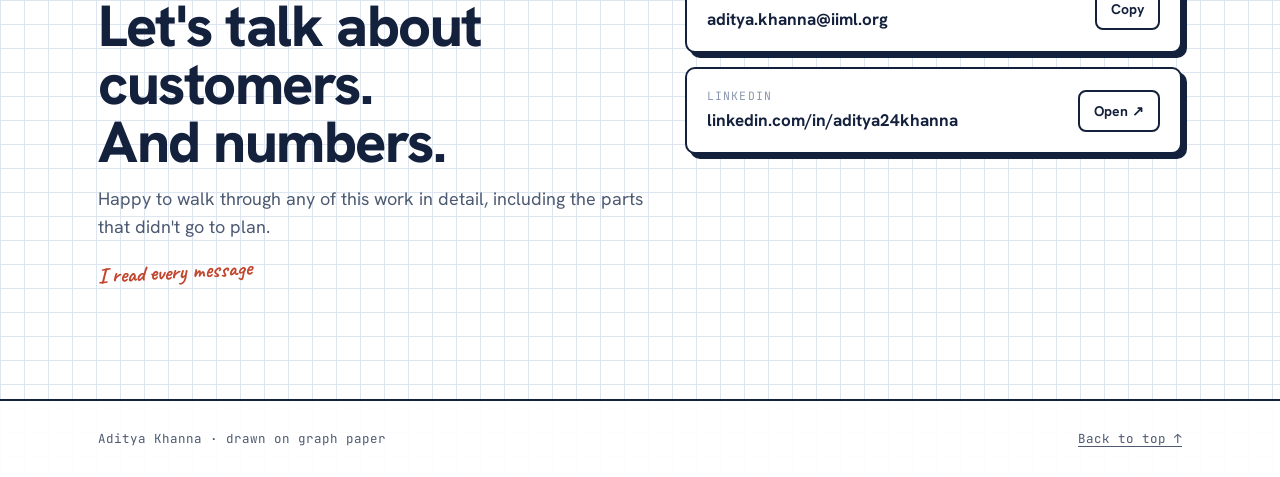
==== commit d26db441: "Footer 'site in numbers' line with floors; count Try-it clicks on external tools Reads GoatCounter's" ====
--- a/index.html
+++ b/index.html
@@ -13,10 +13,10 @@
   <link rel="preconnect" href="https://fonts.googleapis.com">
   <link rel="preconnect" href="https://fonts.gstatic.com" crossorigin>
   <link rel="stylesheet" href="https://fonts.googleapis.com/css2?family=Hanken+Grotesk:wght@400;500;600;700;800&family=Caveat:wght@600;700&family=JetBrains+Mono:wght@400;500&display=swap">
-  <link rel="stylesheet" href="assets/css/tokens.css?v=20261105b">
-  <link rel="stylesheet" href="assets/css/main.css?v=20261105b">
+  <link rel="stylesheet" href="assets/css/tokens.css?v=20261112a">
+  <link rel="stylesheet" href="assets/css/main.css?v=20261112a">
   <script>try{var t=localStorage.getItem('theme');if(t)document.documentElement.setAttribute('data-theme',t);}catch(e){}</script>
-  <script src="assets/js/main.js?v=20261105b" defer></script>
+  <script src="assets/js/main.js?v=20261112a" defer></script>
   <script data-goatcounter="https://adikhanna.goatcounter.com/count" async src="//gc.zgo.at/count.js"></script>
 </head>
 <body>
@@ -183,6 +183,7 @@
     <div class="wrap footer-inner">
       <span data-bind="site.footer"></span>
       <a href="#top">Back to top ↑</a>
+      <p class="footer-metrics" id="siteMetrics" hidden></p>
     </div>
   </footer>
 
--- a/assets/css/main.css
+++ b/assets/css/main.css
@@ -254,6 +254,9 @@
 /* footer */
 .footer { border-top: 2px solid var(--ink); padding-block: 28px; font-family: var(--mono); font-size: 12.5px; color: var(--ink-2); background: color-mix(in srgb, var(--paper) 92%, transparent); }
 .footer-inner { display: flex; justify-content: space-between; gap: 16px; flex-wrap: wrap; }
+.footer-metrics { flex-basis: 100%; margin: 0; font-size: 12px; color: var(--ink-2); }
+.footer-metrics[hidden] { display: none; }
+.footer-metrics .fm-label { color: var(--ink); background: linear-gradient(transparent 55%, color-mix(in srgb, var(--hi) 55%, transparent) 55%); padding-inline: 2px; }
 
 /* responsive */
 @media (max-width: 960px) {
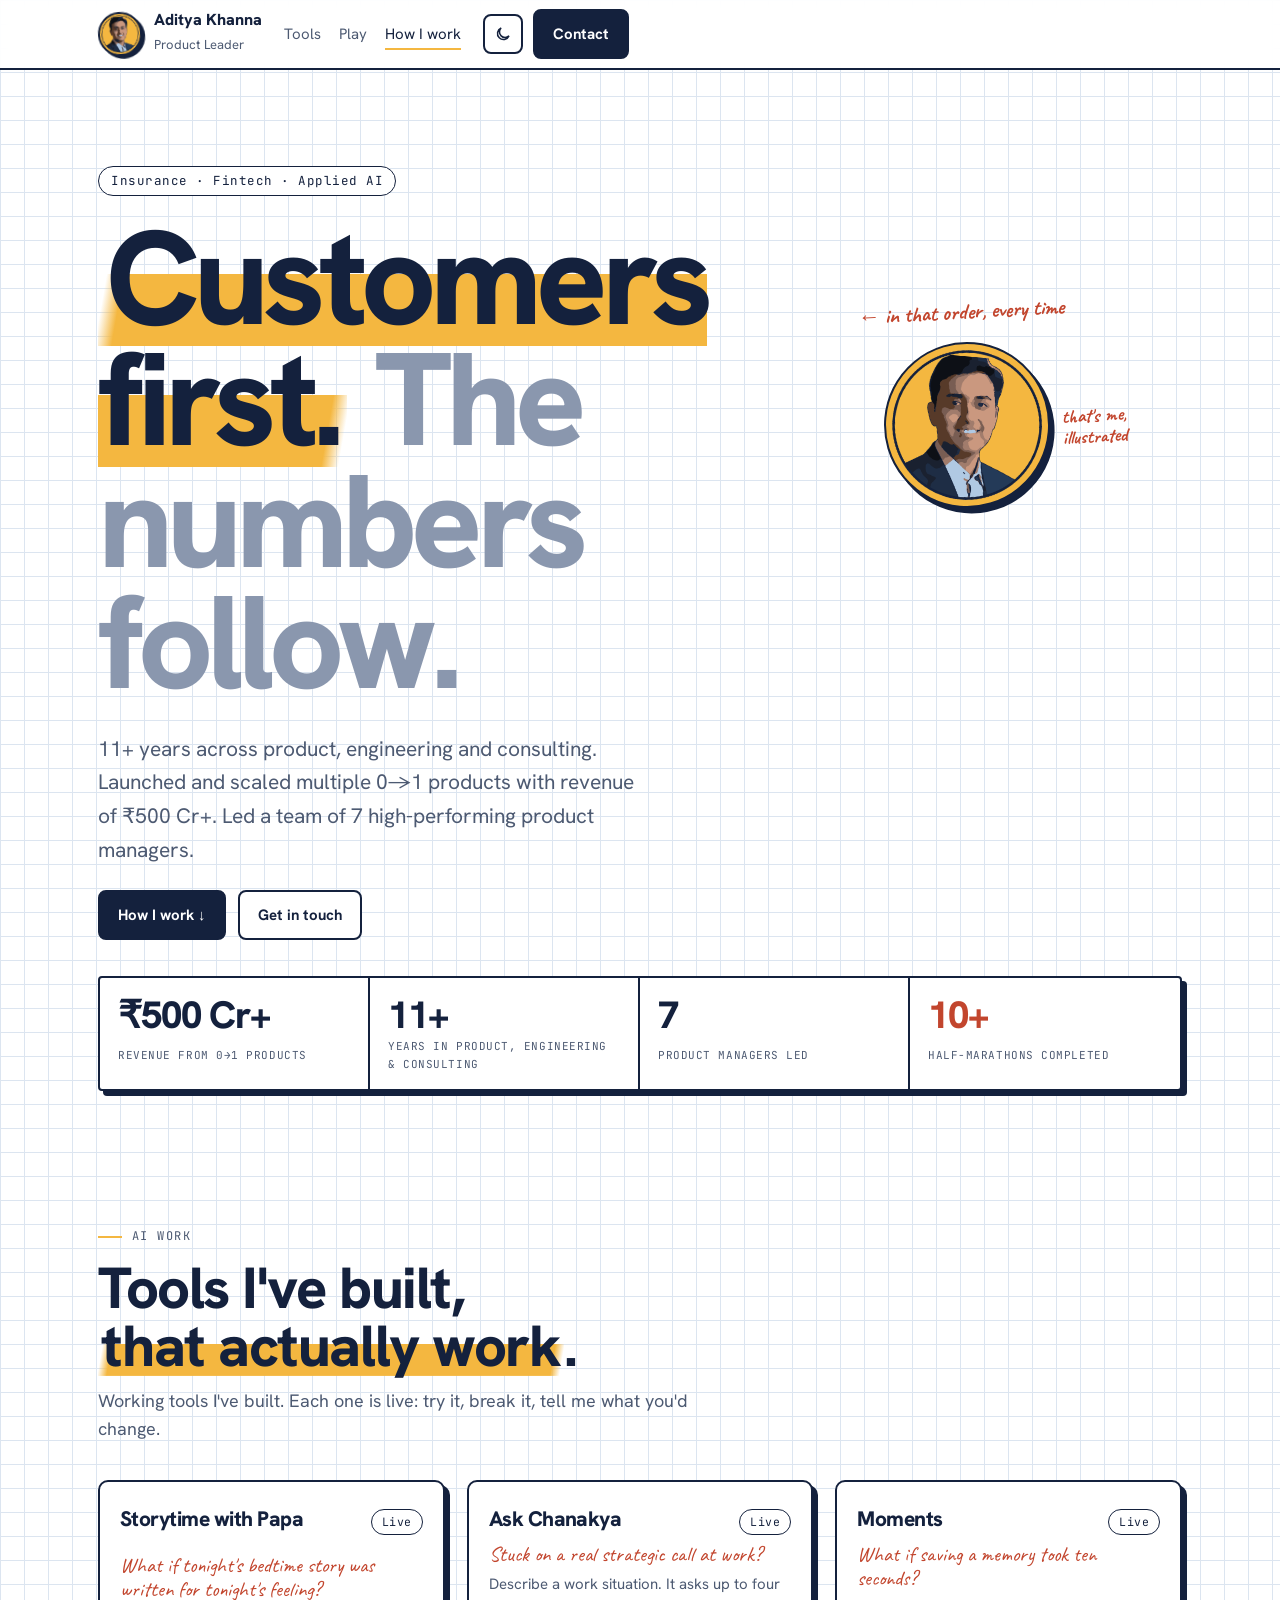
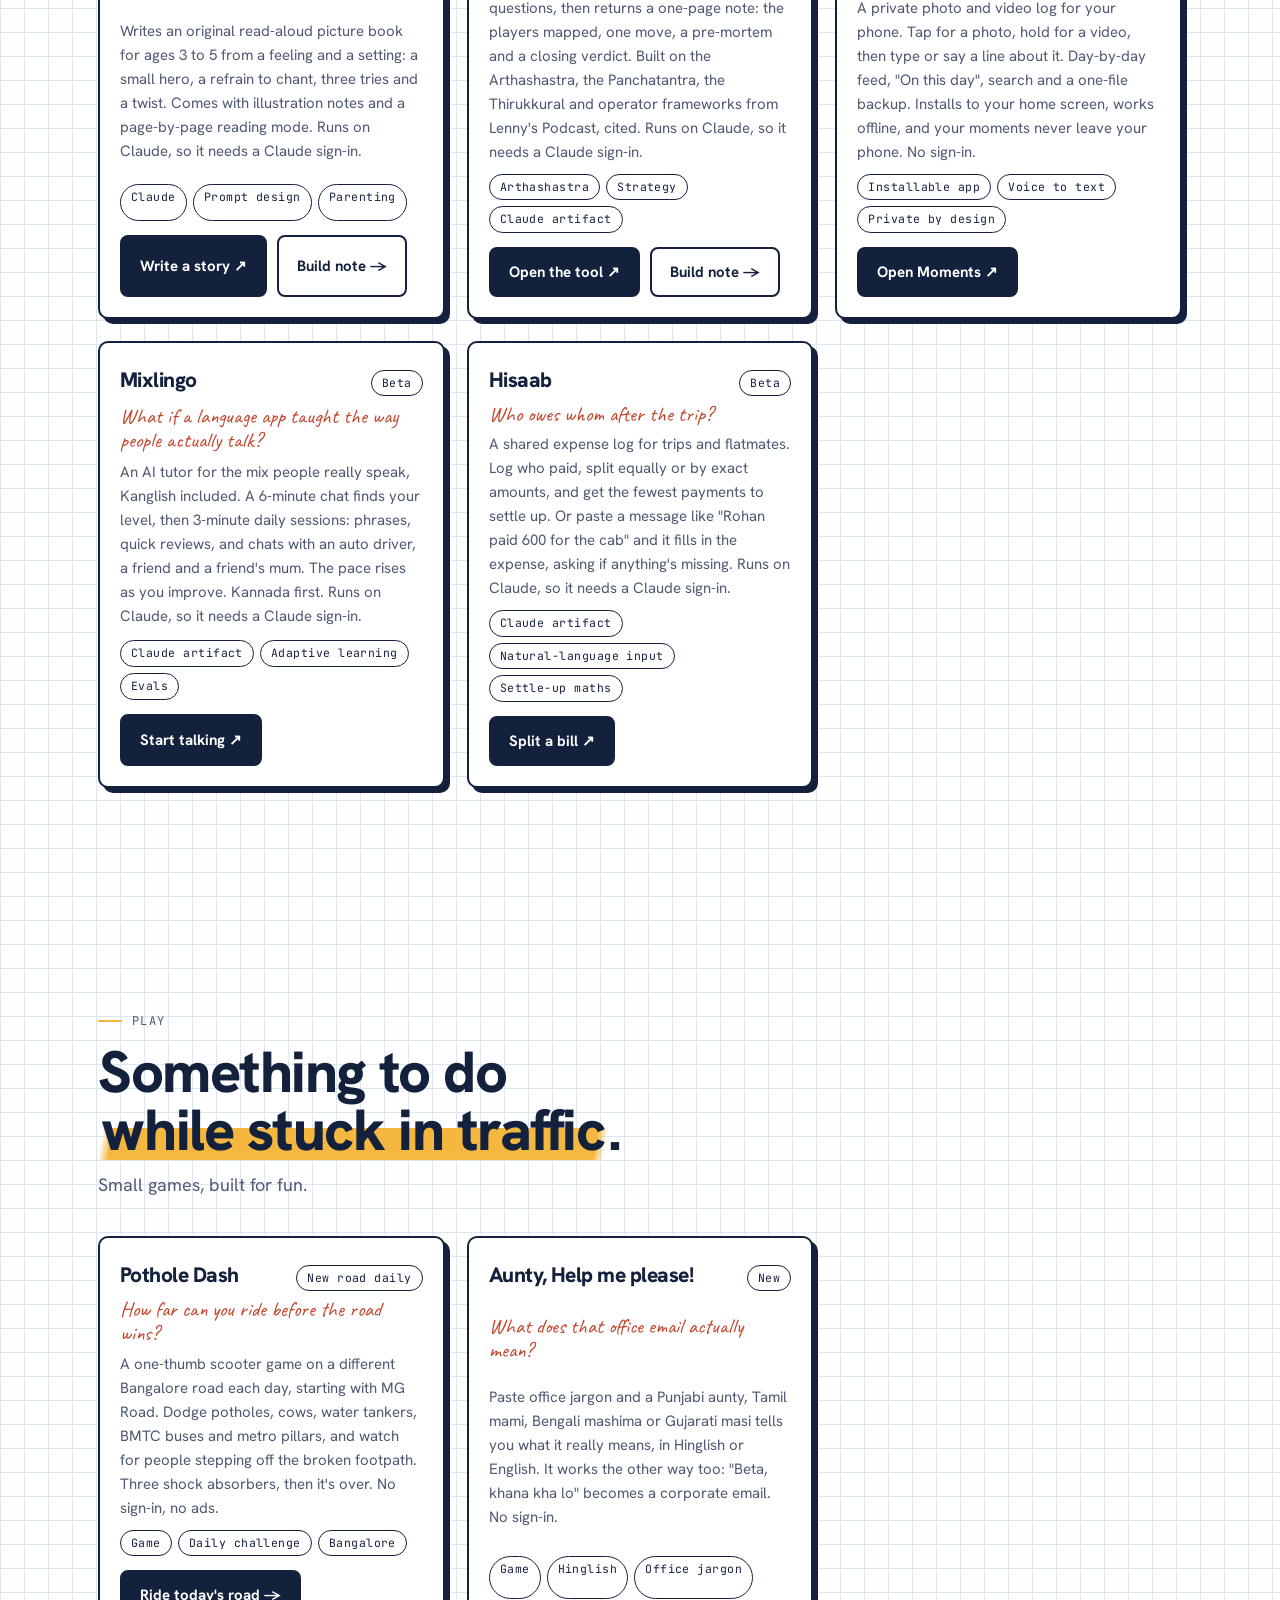
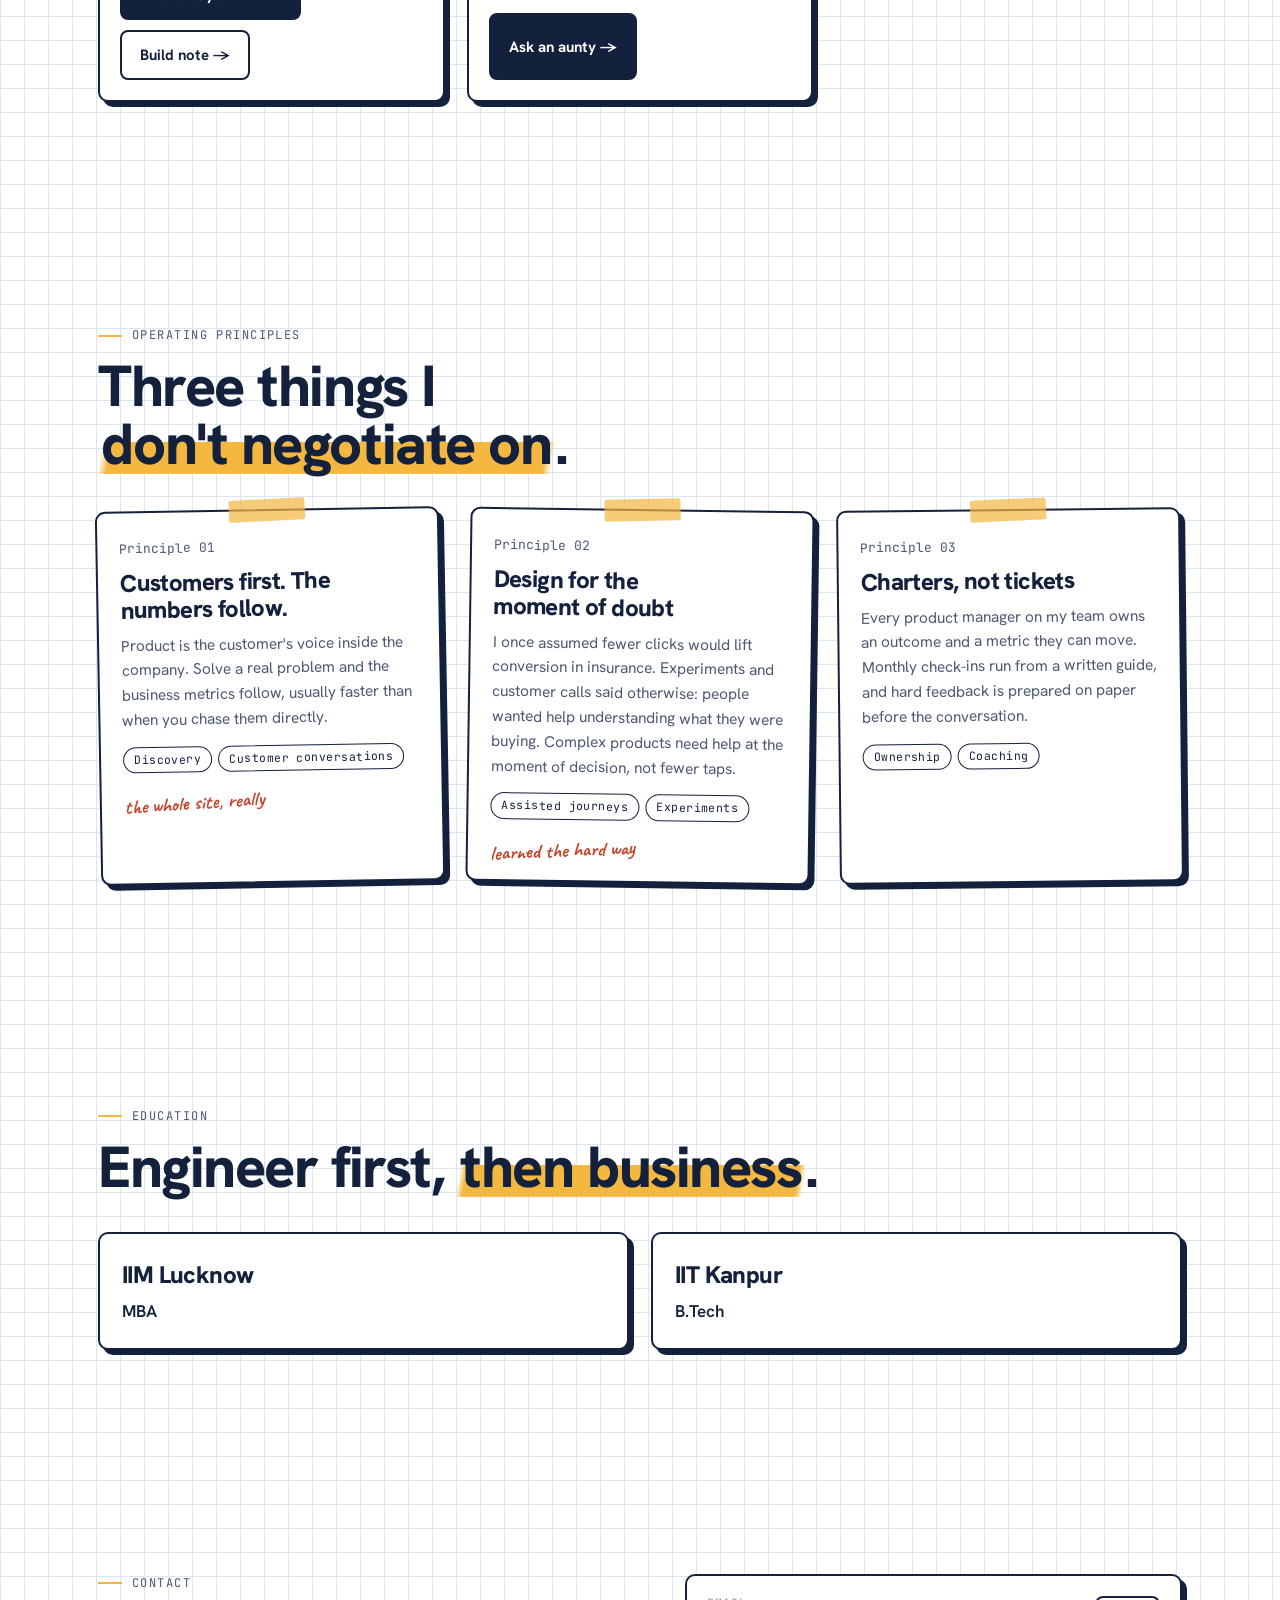
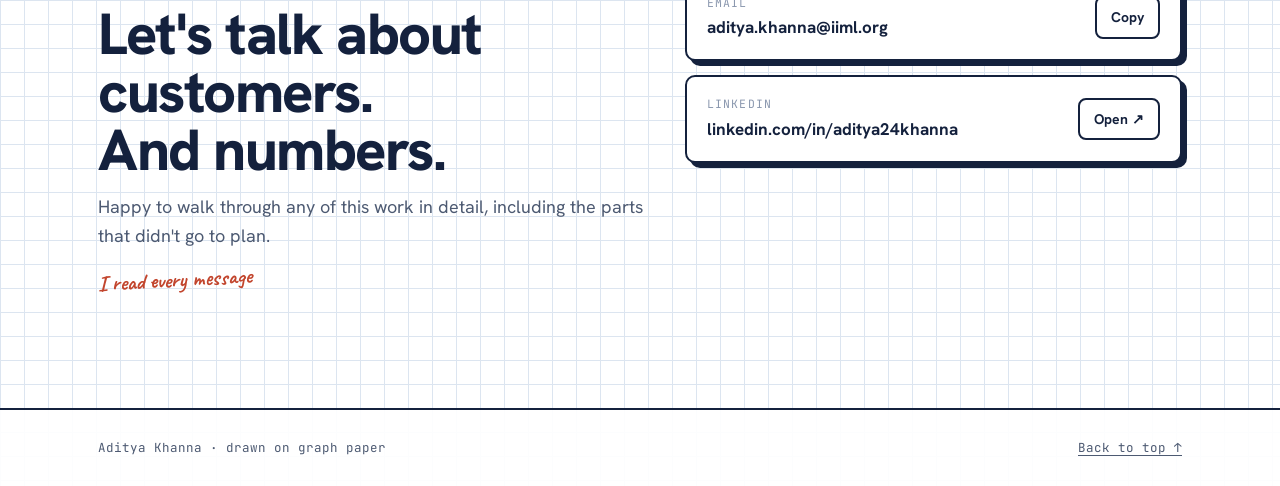
==== commit ac21d8bd: "Footer metrics: show visitors only (GoatCounter counter has no separate visits) Co-Authored-By: Clau" ====
--- a/index.html
+++ b/index.html
@@ -13,10 +13,10 @@
   <link rel="preconnect" href="https://fonts.googleapis.com">
   <link rel="preconnect" href="https://fonts.gstatic.com" crossorigin>
   <link rel="stylesheet" href="https://fonts.googleapis.com/css2?family=Hanken+Grotesk:wght@400;500;600;700;800&family=Caveat:wght@600;700&family=JetBrains+Mono:wght@400;500&display=swap">
-  <link rel="stylesheet" href="assets/css/tokens.css?v=20261112a">
-  <link rel="stylesheet" href="assets/css/main.css?v=20261112a">
+  <link rel="stylesheet" href="assets/css/tokens.css?v=20261121a">
+  <link rel="stylesheet" href="assets/css/main.css?v=20261121a">
   <script>try{var t=localStorage.getItem('theme');if(t)document.documentElement.setAttribute('data-theme',t);}catch(e){}</script>
-  <script src="assets/js/main.js?v=20261112a" defer></script>
+  <script src="assets/js/main.js?v=20261121a" defer></script>
   <script data-goatcounter="https://adikhanna.goatcounter.com/count" async src="//gc.zgo.at/count.js"></script>
 </head>
 <body>
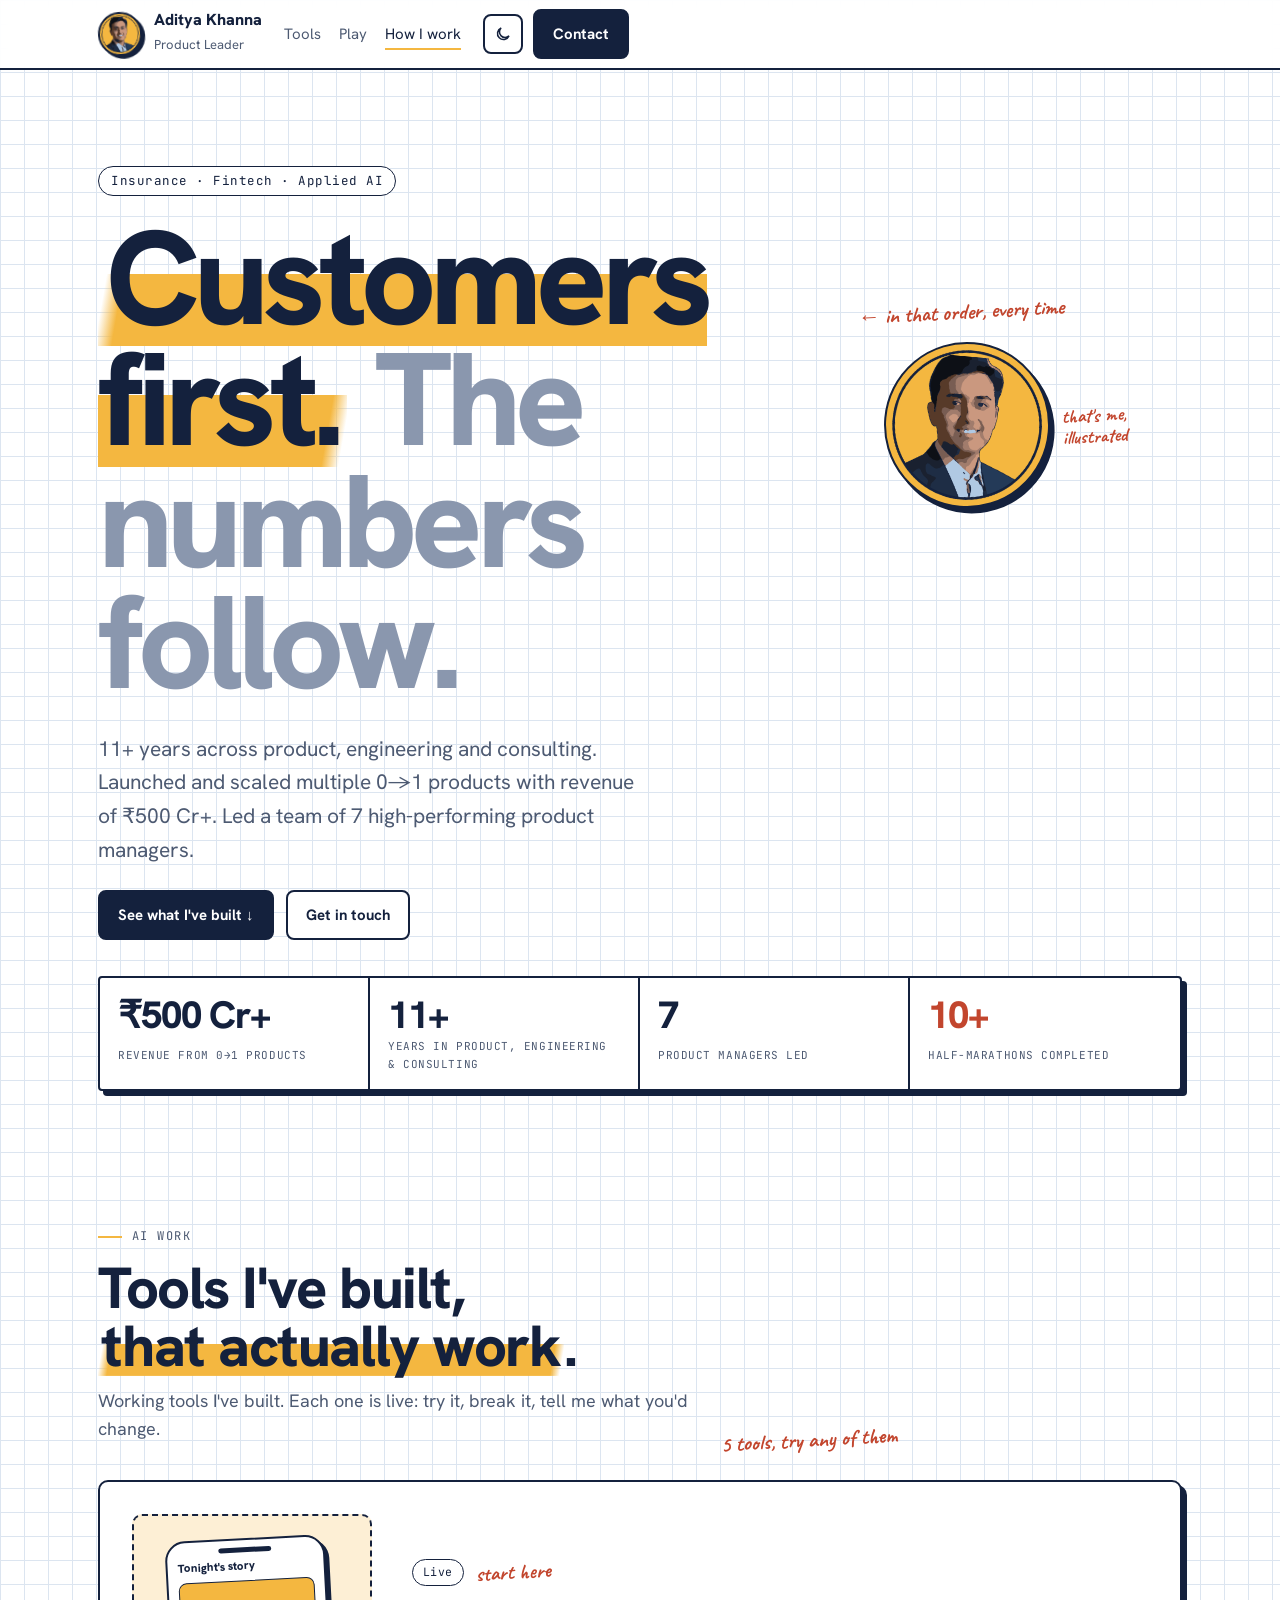
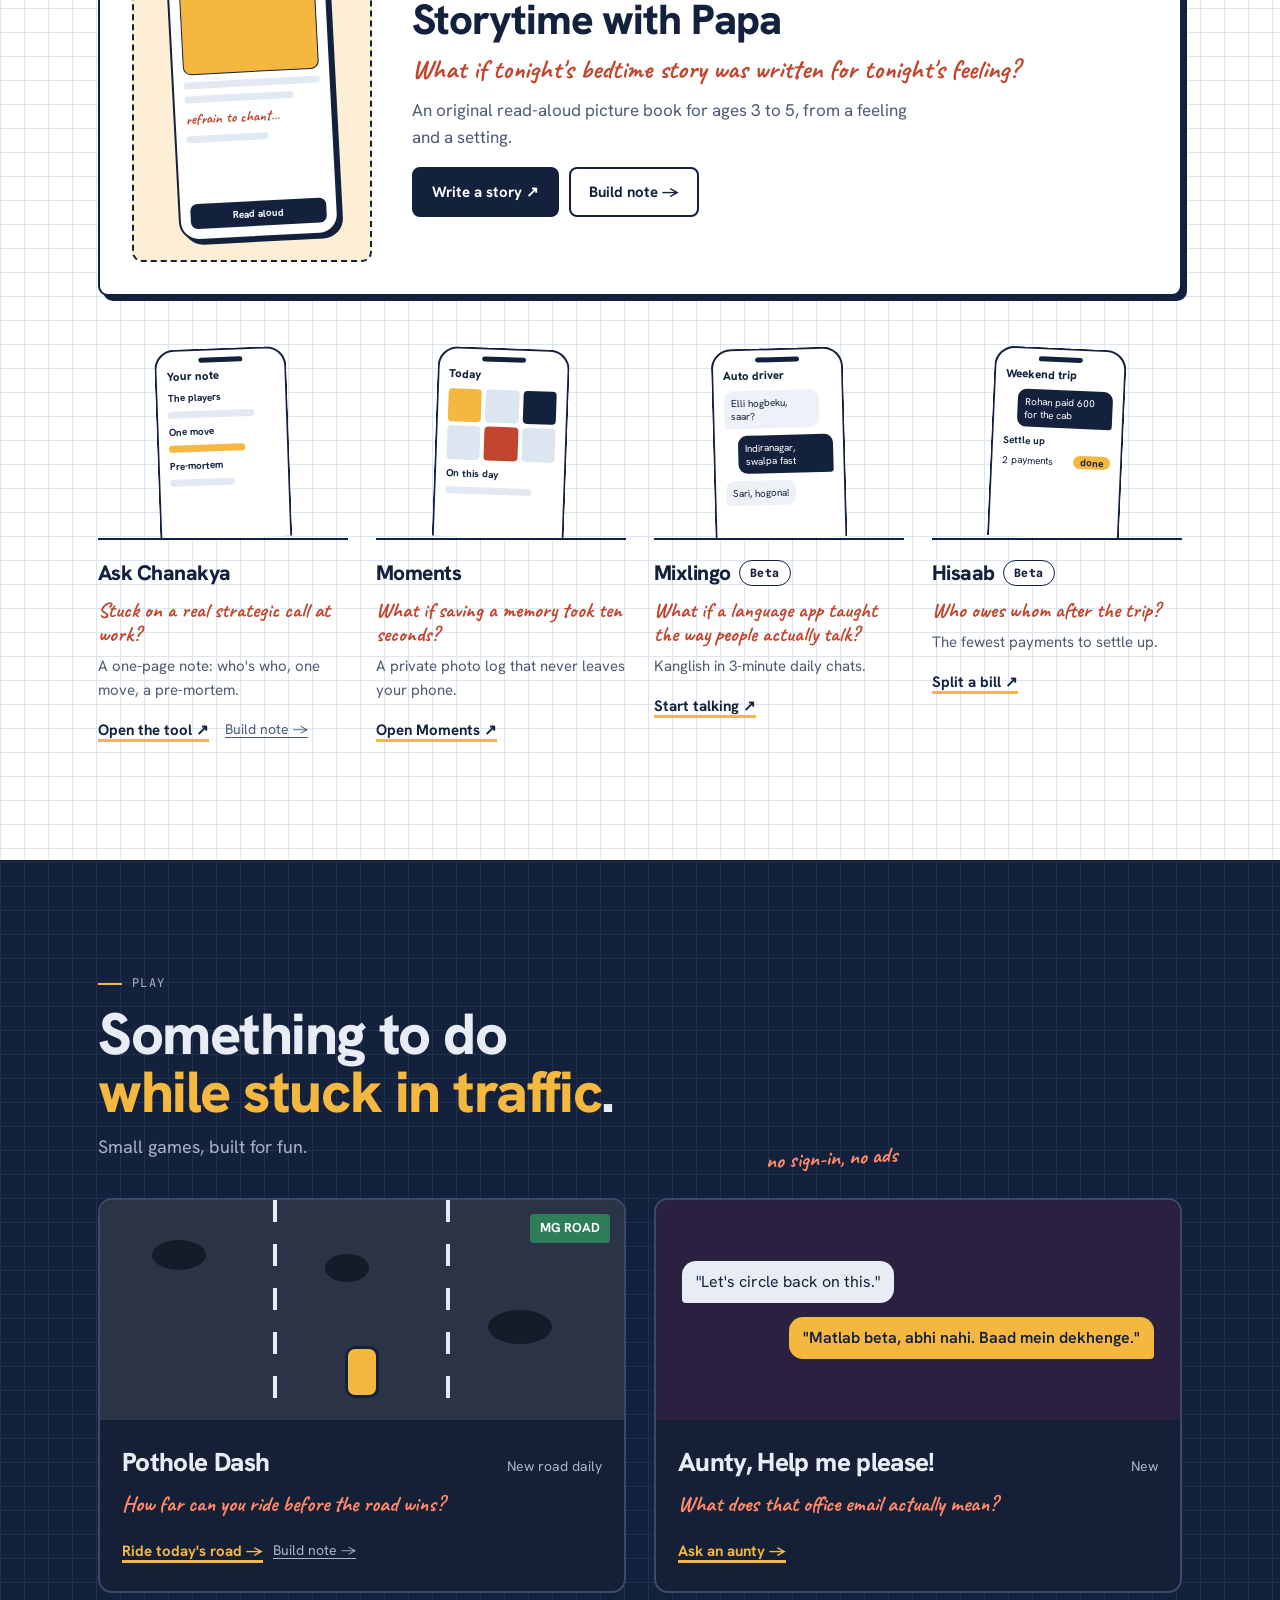
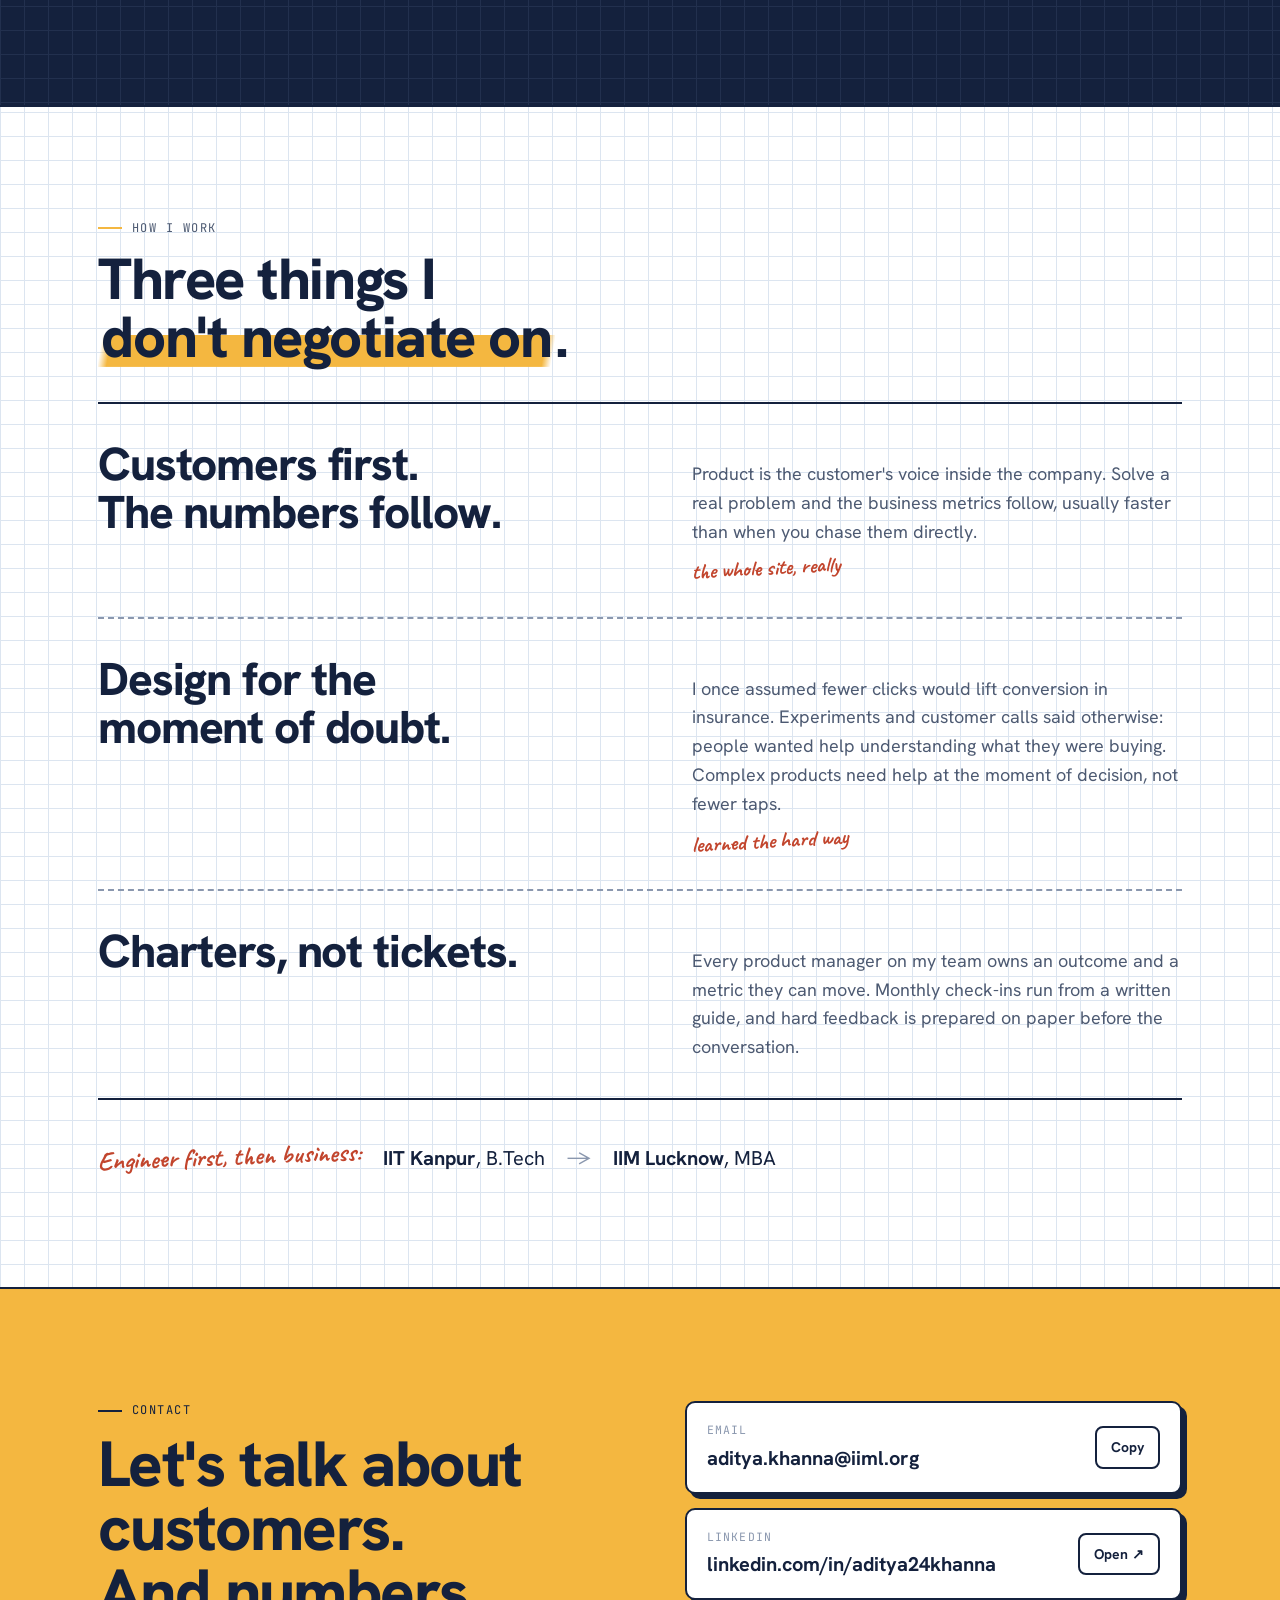
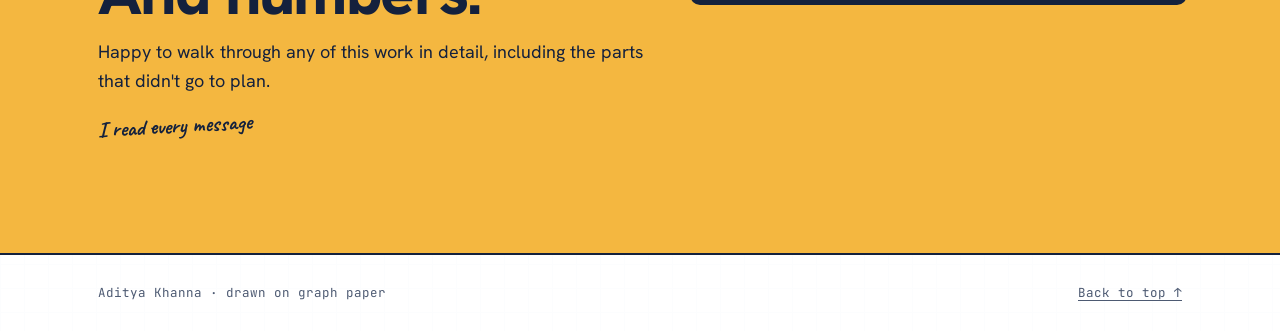
==== commit 137debf1: "Homepage rhythm: each section gets its own form - AI work: featured tool + shelf with sketched scree" ====
--- a/index.html
+++ b/index.html
@@ -13,10 +13,10 @@
   <link rel="preconnect" href="https://fonts.googleapis.com">
   <link rel="preconnect" href="https://fonts.gstatic.com" crossorigin>
   <link rel="stylesheet" href="https://fonts.googleapis.com/css2?family=Hanken+Grotesk:wght@400;500;600;700;800&family=Caveat:wght@600;700&family=JetBrains+Mono:wght@400;500&display=swap">
-  <link rel="stylesheet" href="assets/css/tokens.css?v=20261121a">
-  <link rel="stylesheet" href="assets/css/main.css?v=20261121a">
+  <link rel="stylesheet" href="assets/css/tokens.css?v=20261121b">
+  <link rel="stylesheet" href="assets/css/main.css?v=20261121b">
   <script>try{var t=localStorage.getItem('theme');if(t)document.documentElement.setAttribute('data-theme',t);}catch(e){}</script>
-  <script src="assets/js/main.js?v=20261121a" defer></script>
+  <script src="assets/js/main.js?v=20261121b" defer></script>
   <script data-goatcounter="https://adikhanna.goatcounter.com/count" async src="//gc.zgo.at/count.js"></script>
 </head>
 <body>
@@ -100,18 +100,20 @@
           <p class="eyebrow">AI work</p>
           <h2>Tools I've built, <mark>that actually work</mark>.</h2>
           <p class="section-lede" id="aiIntro"></p>
+          <span class="pen pen-section" id="aiNote" hidden></span>
         </header>
         <div class="tools" id="aiTools"></div>
       </div>
     </section>
 
     <!-- 6b. Play -->
-    <section class="section" id="play" data-section="play" data-label="Play">
+    <section class="section band-night" id="play" data-section="play" data-label="Play">
       <div class="wrap">
         <header class="section-head">
           <p class="eyebrow">Play</p>
           <h2>Something to do <mark>while stuck in traffic</mark>.</h2>
           <p class="section-lede" id="playIntro"></p>
+          <span class="pen pen-section" id="playNote" hidden></span>
         </header>
         <div class="tools" id="playGames"></div>
       </div>
@@ -136,10 +138,11 @@
     <section class="section" id="principles" data-section="principles" data-label="How I work">
       <div class="wrap">
         <header class="section-head">
-          <p class="eyebrow">Operating principles</p>
+          <p class="eyebrow">How I work</p>
           <h2>Three things I <mark>don't negotiate on</mark>.</h2>
         </header>
         <div class="principles" id="principleList"></div>
+        <div class="edu-line" id="eduLine" hidden></div>
       </div>
     </section>
 
@@ -166,7 +169,7 @@
     </section>
 
     <!-- 10. Contact -->
-    <section class="section contact" id="contact" data-section="contact">
+    <section class="section contact band-hi" id="contact" data-section="contact">
       <div class="wrap contact-grid">
         <div>
           <p class="eyebrow">Contact</p>
--- a/assets/css/main.css
+++ b/assets/css/main.css
@@ -296,3 +296,113 @@
   *, *::before, *::after { animation: none !important; transition: none !important; }
   .hero-title .hl { background-size: 100% var(--hl-h); }
 }
+
+/* ===== Rhythm pass (21 Nov 2026): each section gets its own form ===== */
+
+/* AI work: featured tool + shelf of sketched screens */
+.tools-v2 { display: grid; gap: 44px; }
+.feature { display: grid; grid-template-columns: 240px minmax(0, 1fr); gap: 40px; padding: 32px; align-items: center; }
+.feature-art { display: flex; justify-content: center; padding: 22px 0; border: 2px dashed var(--ink); border-radius: 10px; background: color-mix(in srgb, var(--hi) 22%, var(--card)); }
+.feature-body { display: grid; gap: 12px; justify-items: start; }
+.feature-meta { display: flex; gap: 12px; align-items: center; }
+.feature-meta .pen { font-size: 21px; }
+.feature h3 { font-size: clamp(30px, 3.4vw, 42px); line-height: 1.05; }
+.feature .q { font-family: var(--hand); font-weight: 700; color: var(--pen); font-size: clamp(22px, 2.2vw, 27px); line-height: 1.15; }
+.feature p { font-size: 17px; color: var(--ink-2); max-width: 52ch; }
+.feature .proj-actions { margin-top: 4px; }
+
+.shelf { display: grid; grid-template-columns: repeat(auto-fill, minmax(220px, 1fr)); gap: 40px 28px; }
+.shelf-item { display: grid; gap: 8px; align-content: start; }
+.shelf-art { height: 200px; display: flex; justify-content: center; align-items: flex-end; border-bottom: 2px solid var(--ink); margin-bottom: 8px; overflow: hidden; }
+.shelf-item:nth-child(4n+1) .sk { transform: rotate(-2deg); }
+.shelf-item:nth-child(4n+2) .sk { transform: rotate(2deg); }
+.shelf-item:nth-child(4n+3) .sk { transform: rotate(-1.5deg); }
+.shelf-item:nth-child(4n+4) .sk { transform: rotate(2.5deg); }
+.shelf-item h3 { font-size: 21px; display: flex; align-items: center; gap: 8px; flex-wrap: wrap; }
+.shelf-item .q { font-family: var(--hand); font-weight: 700; color: var(--pen); font-size: 21px; line-height: 1.15; }
+.shelf-item p { font-size: 15px; color: var(--ink-2); }
+.shelf-item .proj-actions { gap: 16px; margin-top: 2px; }
+.link-strong { font-weight: 700; font-size: 15px; color: var(--ink); text-decoration: underline; text-decoration-color: var(--hi); text-decoration-thickness: 3px; text-underline-offset: 4px; padding: 6px 0; }
+.link-strong:hover { text-decoration-color: var(--pen); }
+.link-soft { font-size: 14px; color: var(--ink-2); padding: 6px 0; }
+
+/* sketched phone screens (always light, like the old sample phones) */
+.sk { width: 132px; height: 190px; box-sizing: border-box; border: 2.5px solid #14213D; border-bottom: 0; border-radius: 20px 20px 0 0; background: #FFFFFF; color: #14213D; color-scheme: light; padding: 18px 10px 10px; display: flex; flex-direction: column; gap: 7px; font-size: 10px; line-height: 1.3; overflow: hidden; position: relative; }
+.sk::before { content: ""; position: absolute; top: 7px; left: 50%; width: 34%; height: 5px; border-radius: 9px; background: #14213D; transform: translateX(-50%); }
+.sk-big { width: 160px; height: 300px; border-bottom: 2.5px solid #14213D; border-radius: 20px; transform: rotate(-3deg); box-shadow: 4px 4px 0 #14213D; }
+.sk .sk-t { font-size: 11.5px; font-weight: 800; }
+.sk .bar { height: 7px; border-radius: 3px; background: #E3E9F2; flex-shrink: 0; }
+.sk .bar.m { width: 80%; } .sk .bar.s { width: 60%; } .sk .bar.hi { width: 70%; background: #F4B740; }
+.sk .sk-pic { height: 92px; border-radius: 8px; background: #F4B740; border: 1.5px solid #14213D; flex-shrink: 0; }
+.sk .sk-hand { font-family: var(--hand); font-size: 15px; color: #C2452D; font-style: normal; font-weight: 700; }
+.sk .sk-cta { margin-top: auto; background: #14213D; color: #FFFFFF; text-align: center; border-radius: 7px; padding: 6px; font-weight: 700; }
+.sk .sk-grid { display: grid; grid-template-columns: repeat(3, 1fr); gap: 4px; }
+.sk .sk-grid i { aspect-ratio: 1; border-radius: 4px; background: #DCE5F0; }
+.sk .sk-grid i:nth-child(1) { background: #F4B740; } .sk .sk-grid i:nth-child(3) { background: #14213D; } .sk .sk-grid i:nth-child(5) { background: #C2452D; }
+.sk .sk-msg { white-space: normal; overflow-wrap: anywhere; min-width: 0; box-sizing: border-box; background: #EEF2F8; border-radius: 9px 9px 9px 3px; padding: 6px 7px; max-width: 88%; align-self: flex-start; }
+.sk .sk-msg.me { align-self: flex-end; background: #14213D; color: #FFFFFF; border-radius: 9px 9px 3px 9px; }
+.sk .sk-row { display: flex; justify-content: space-between; align-items: center; }
+.sk .sk-pill { background: #F4B740; border-radius: 99px; padding: 0 7px; font-weight: 700; }
+
+/* Play: the page turns to night (in both themes) */
+.band-night { --paper: #14213D; --card: #152036; --grid: #22304E; --ink: #E8EDF5; --ink-2: #A9B4C8; --ink-3: #8A97AE; --pen: #FF8A6B; --rule: #3A4A68;
+  background-color: var(--paper); background-image: linear-gradient(var(--grid) 1px, transparent 1px), linear-gradient(90deg, var(--grid) 1px, transparent 1px); background-size: var(--cell) var(--cell);
+  color: var(--ink); border-block: 2px solid #14213D; }
+:root[data-theme="dark"] .band-night { --paper: #080D19; --grid: #141E33; border-color: #3A4A68; }
+@media (prefers-color-scheme: dark) { :root:not([data-theme="light"]) .band-night { --paper: #080D19; --grid: #141E33; border-color: #3A4A68; } }
+.band-night mark { background: none; color: var(--hi); padding: 0; }
+.band-night .eyebrow::before { background: var(--hi); }
+.games { display: grid; grid-template-columns: repeat(auto-fit, minmax(300px, 1fr)); gap: 28px; }
+.game { background: var(--card); border: 2px solid var(--rule); border-radius: 14px; overflow: hidden; display: flex; flex-direction: column; }
+.game-body { padding: 22px; display: grid; gap: 8px; }
+.game .top { display: flex; justify-content: space-between; align-items: baseline; gap: 10px; flex-wrap: wrap; }
+.game h3 { font-size: 26px; }
+.game-status { font-size: 14px; color: var(--ink-2); }
+.game .q { font-family: var(--hand); font-weight: 700; color: var(--pen); font-size: 22px; line-height: 1.15; }
+.game .link-strong { color: var(--hi); text-decoration-color: currentColor; }
+.game .link-soft { color: var(--ink-2); }
+.game-art { height: 220px; position: relative; overflow: hidden; }
+.game-art-road { background: #2B3346; }
+.game-art-road .lane { position: absolute; top: 0; bottom: 0; width: 4px; background: repeating-linear-gradient(#E8EDF5 0 22px, transparent 22px 44px); }
+.game-art-road .l1 { left: 33%; } .game-art-road .l2 { left: 66%; }
+.game-art-road .hole { position: absolute; border-radius: 50%; background: #151B28; }
+.game-art-road .h1 { left: 10%; top: 40px; width: 54px; height: 30px; } .game-art-road .h2 { left: 74%; top: 110px; width: 64px; height: 34px; } .game-art-road .h3 { left: 43%; top: 54px; width: 44px; height: 28px; }
+.game-art-road .scooter { position: absolute; left: calc(50% - 17px); bottom: 22px; width: 34px; height: 52px; border-radius: 10px; background: #F4B740; border: 3px solid #14213D; }
+.game-art-road .sign { position: absolute; top: 14px; right: 14px; background: #2E7D5B; color: #FFFFFF; font-weight: 700; font-size: 13px; padding: 4px 10px; border-radius: 4px; }
+.game-art-aunty { background: #2A2140; padding: 26px; display: flex; flex-direction: column; justify-content: center; gap: 14px; }
+.game-art-aunty .bub { padding: 10px 14px; font-size: 16px; line-height: 1.35; max-width: 80%; color: #14213D; }
+.game-art-aunty .office { align-self: flex-start; background: #E8EDF5; border-radius: 14px 14px 14px 4px; }
+.game-art-aunty .aunty { align-self: flex-end; background: #F4B740; border-radius: 14px 14px 4px 14px; font-weight: 600; }
+
+/* How I work: big statements, no cards */
+.principle-rows { display: grid; border-top: 2px solid var(--ink); border-bottom: 2px solid var(--ink); }
+.principle-row { display: grid; grid-template-columns: minmax(0, 1.1fr) minmax(0, 1fr); gap: 16px 56px; padding: 36px 0; align-items: baseline; }
+.principle-row + .principle-row { border-top: 2px dashed var(--ink-3); }
+.principle-row h3 { font-size: clamp(30px, 4vw, 46px); line-height: 1.05; letter-spacing: -.025em; }
+.principle-side { display: grid; gap: 10px; justify-items: start; }
+.principle-side p { font-size: 18px; color: var(--ink-2); max-width: 52ch; }
+.principle-side .pen { font-size: 22px; }
+.edu-line { display: flex; flex-wrap: wrap; align-items: center; gap: 10px 22px; margin-top: 40px; font-size: 20px; }
+.edu-line .pen { font-size: 26px; transform: rotate(-2deg); }
+.edu-line .edu-arrow { color: var(--ink-3); font-size: 22px; }
+
+/* Contact: a highlighter band to close */
+.band-hi { background: var(--hi); color: var(--hi-ink); border-top: 2px solid var(--hi-ink); }
+.band-hi .eyebrow, .band-hi .section-lede { color: var(--hi-ink); }
+.band-hi .eyebrow::before { background: var(--hi-ink); }
+.band-hi .pen { color: var(--hi-ink); }
+.band-hi h2 { font-size: clamp(38px, 5.6vw, 64px); }
+.band-hi .ccard { box-shadow: 5px 5px 0 var(--hi-ink); border-color: var(--hi-ink); color: var(--ink); }
+.band-hi .ccard b { font-size: 20px; }
+
+@media (max-width: 960px) {
+  .principle-row { grid-template-columns: minmax(0, 1fr); padding: 28px 0; }
+}
+@media (max-width: 640px) {
+  .feature { grid-template-columns: minmax(0, 1fr); padding: 22px; gap: 24px; }
+  .shelf { grid-template-columns: repeat(2, minmax(0, 1fr)); gap: 32px 16px; }
+  .shelf-art { height: 170px; }
+  .shelf-item .sk { width: 112px; height: 162px; font-size: 8.5px; padding: 16px 8px 8px; gap: 5px; }
+  .game-art { height: 180px; }
+  .band-hi .ccard b { font-size: 16px; overflow-wrap: normal; word-break: normal; }
+}
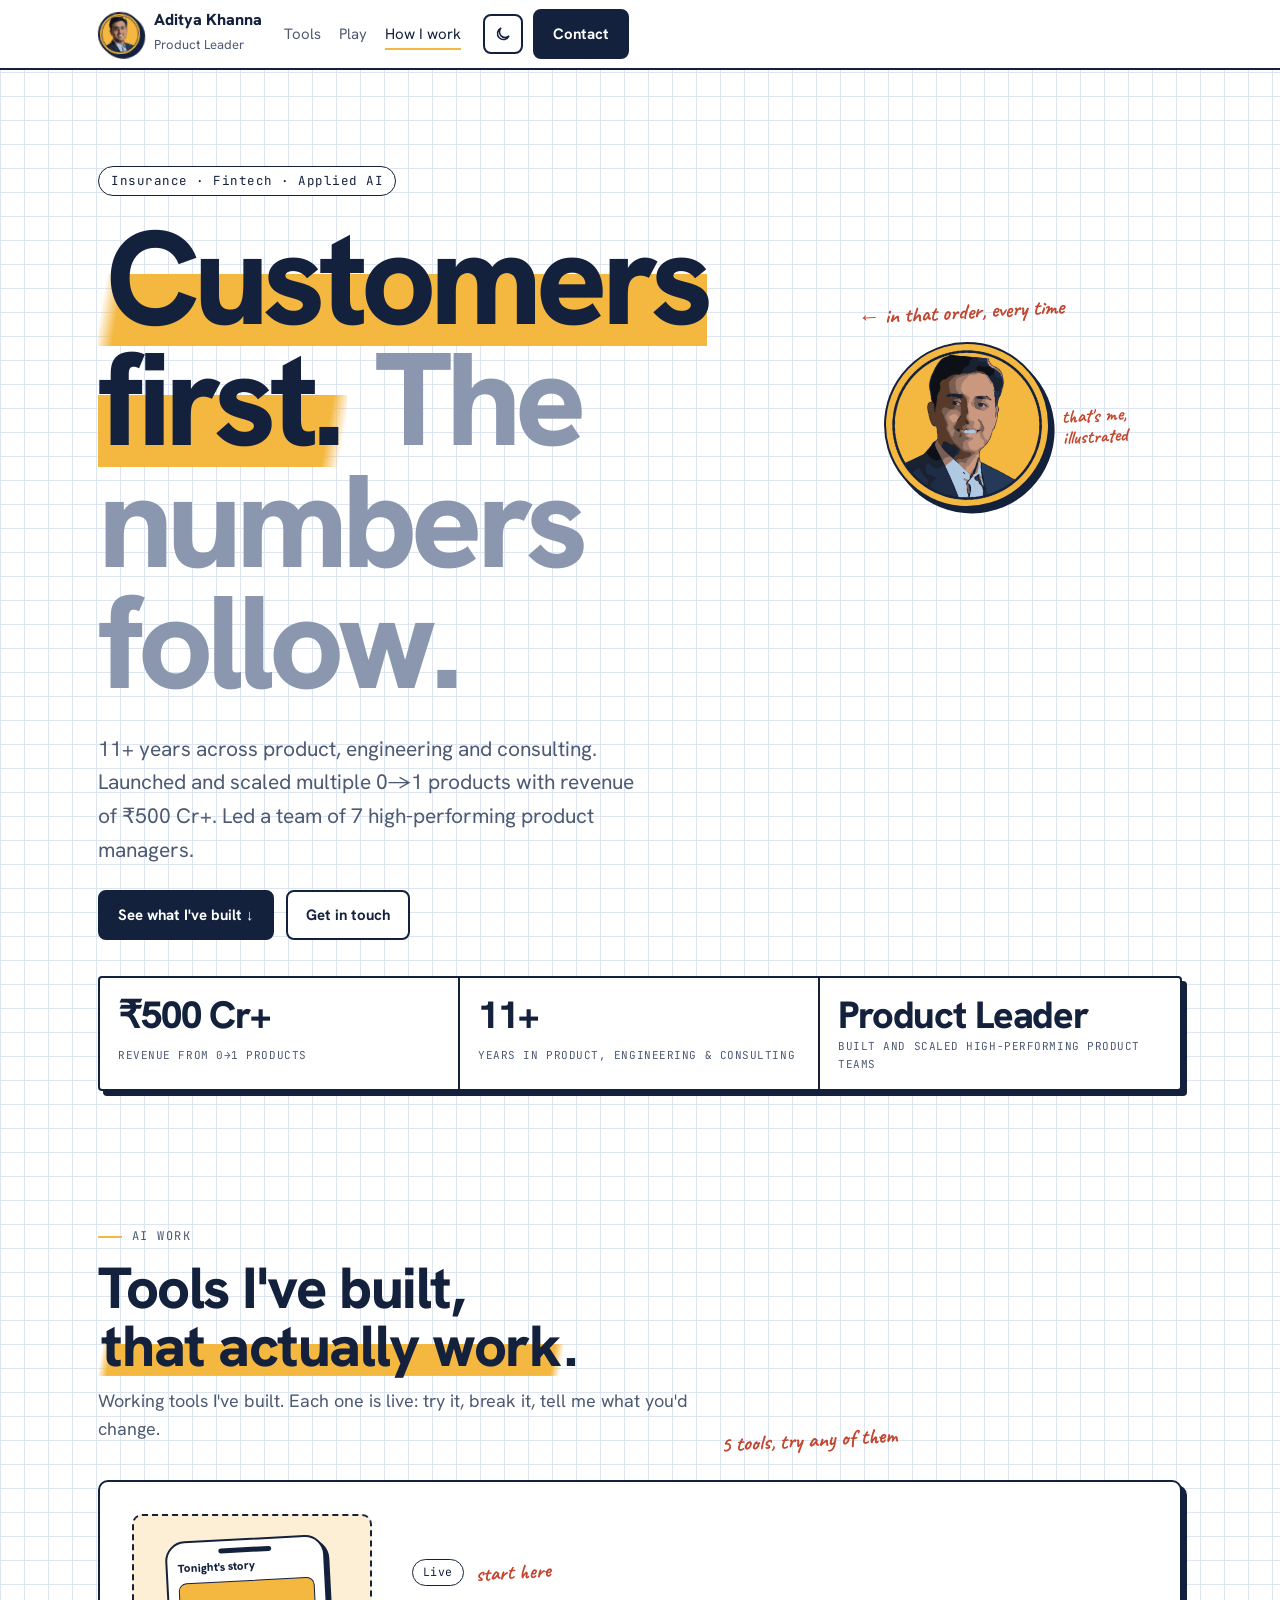
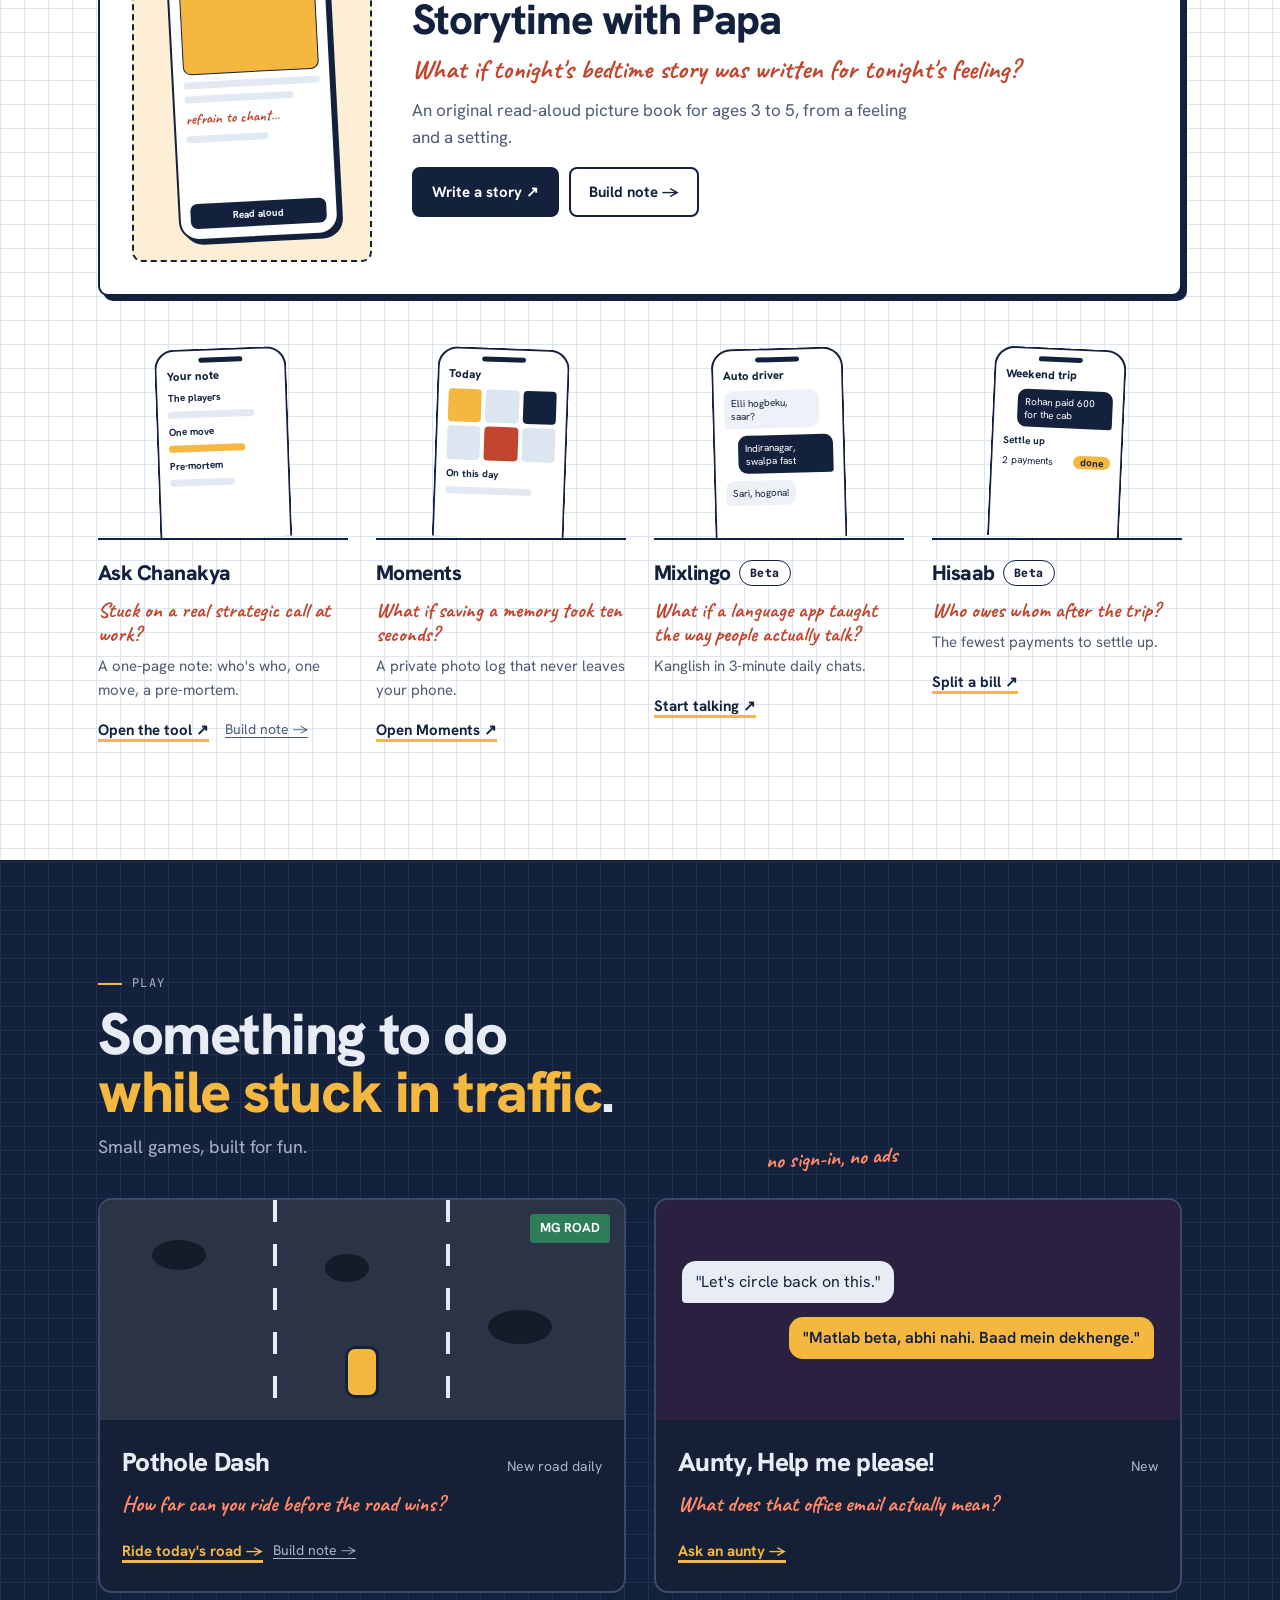
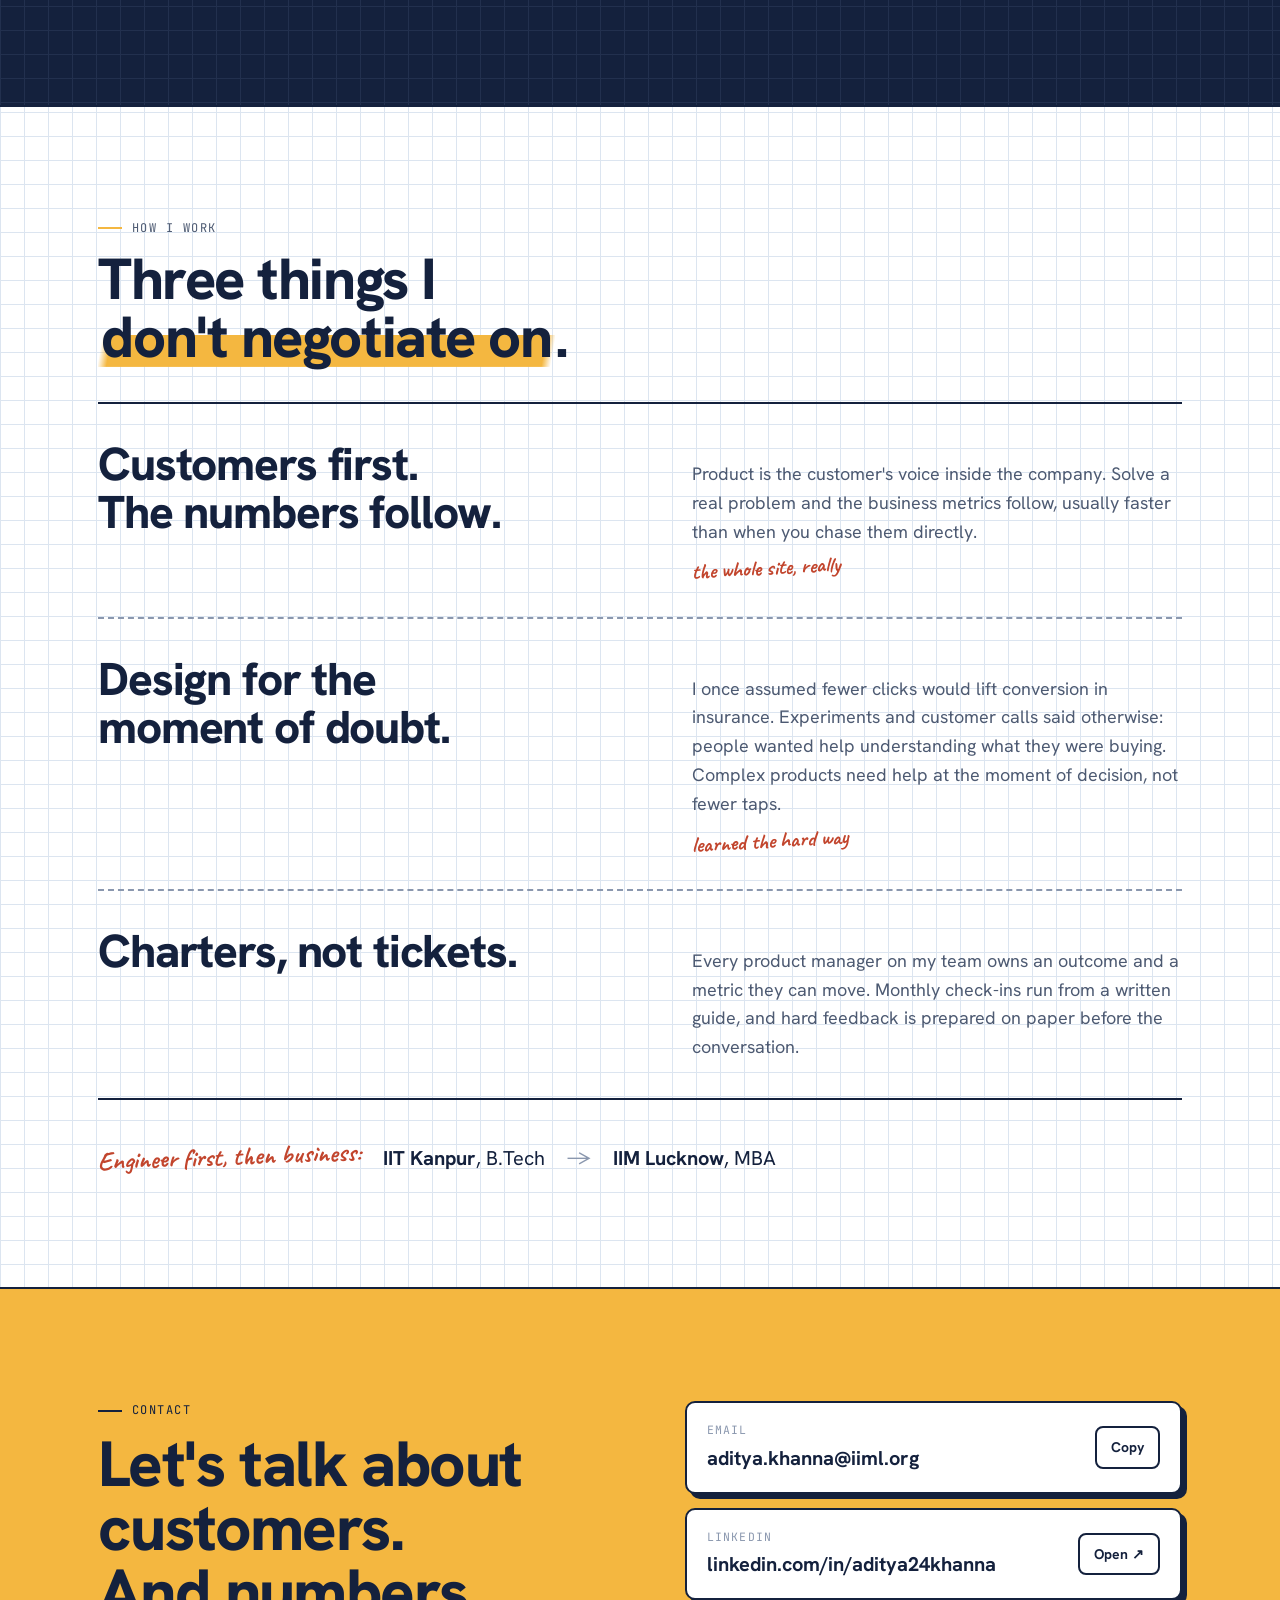
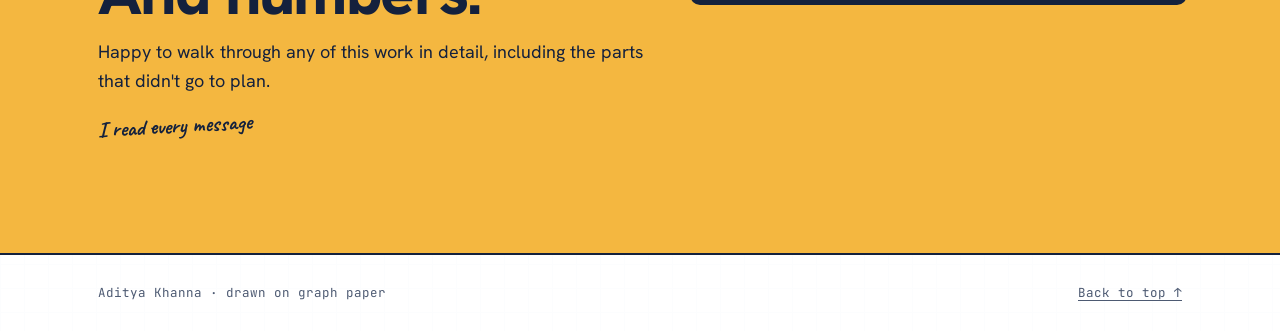
==== commit da9e7ffb: "Stats: three cells (drop half-marathons); last odd cell spans full width on phones Co-Authored-By: C" ====
--- a/index.html
+++ b/index.html
@@ -13,10 +13,10 @@
   <link rel="preconnect" href="https://fonts.googleapis.com">
   <link rel="preconnect" href="https://fonts.gstatic.com" crossorigin>
   <link rel="stylesheet" href="https://fonts.googleapis.com/css2?family=Hanken+Grotesk:wght@400;500;600;700;800&family=Caveat:wght@600;700&family=JetBrains+Mono:wght@400;500&display=swap">
-  <link rel="stylesheet" href="assets/css/tokens.css?v=20261121b">
-  <link rel="stylesheet" href="assets/css/main.css?v=20261121b">
+  <link rel="stylesheet" href="assets/css/tokens.css?v=20261121c">
+  <link rel="stylesheet" href="assets/css/main.css?v=20261121c">
   <script>try{var t=localStorage.getItem('theme');if(t)document.documentElement.setAttribute('data-theme',t);}catch(e){}</script>
-  <script src="assets/js/main.js?v=20261121b" defer></script>
+  <script src="assets/js/main.js?v=20261121c" defer></script>
   <script data-goatcounter="https://adikhanna.goatcounter.com/count" async src="//gc.zgo.at/count.js"></script>
 </head>
 <body>
--- a/assets/css/main.css
+++ b/assets/css/main.css
@@ -283,6 +283,7 @@
   .cells div:nth-child(odd) { border-right: 2px solid var(--ink); }
   .cells div:last-child { border-bottom: 0; }
   .cells div:nth-last-child(2):nth-child(odd) { border-bottom: 0; }
+  .cells div:last-child:nth-child(odd) { grid-column: 1 / -1; border-right: 0; }
   .cs-blocks { grid-template-columns: minmax(0, 1fr); }
   .role { grid-template-columns: minmax(0, 1fr); gap: 6px; padding: 18px; }
   .screens { grid-template-columns: repeat(2, minmax(0, 1fr)); gap: 20px 14px; }
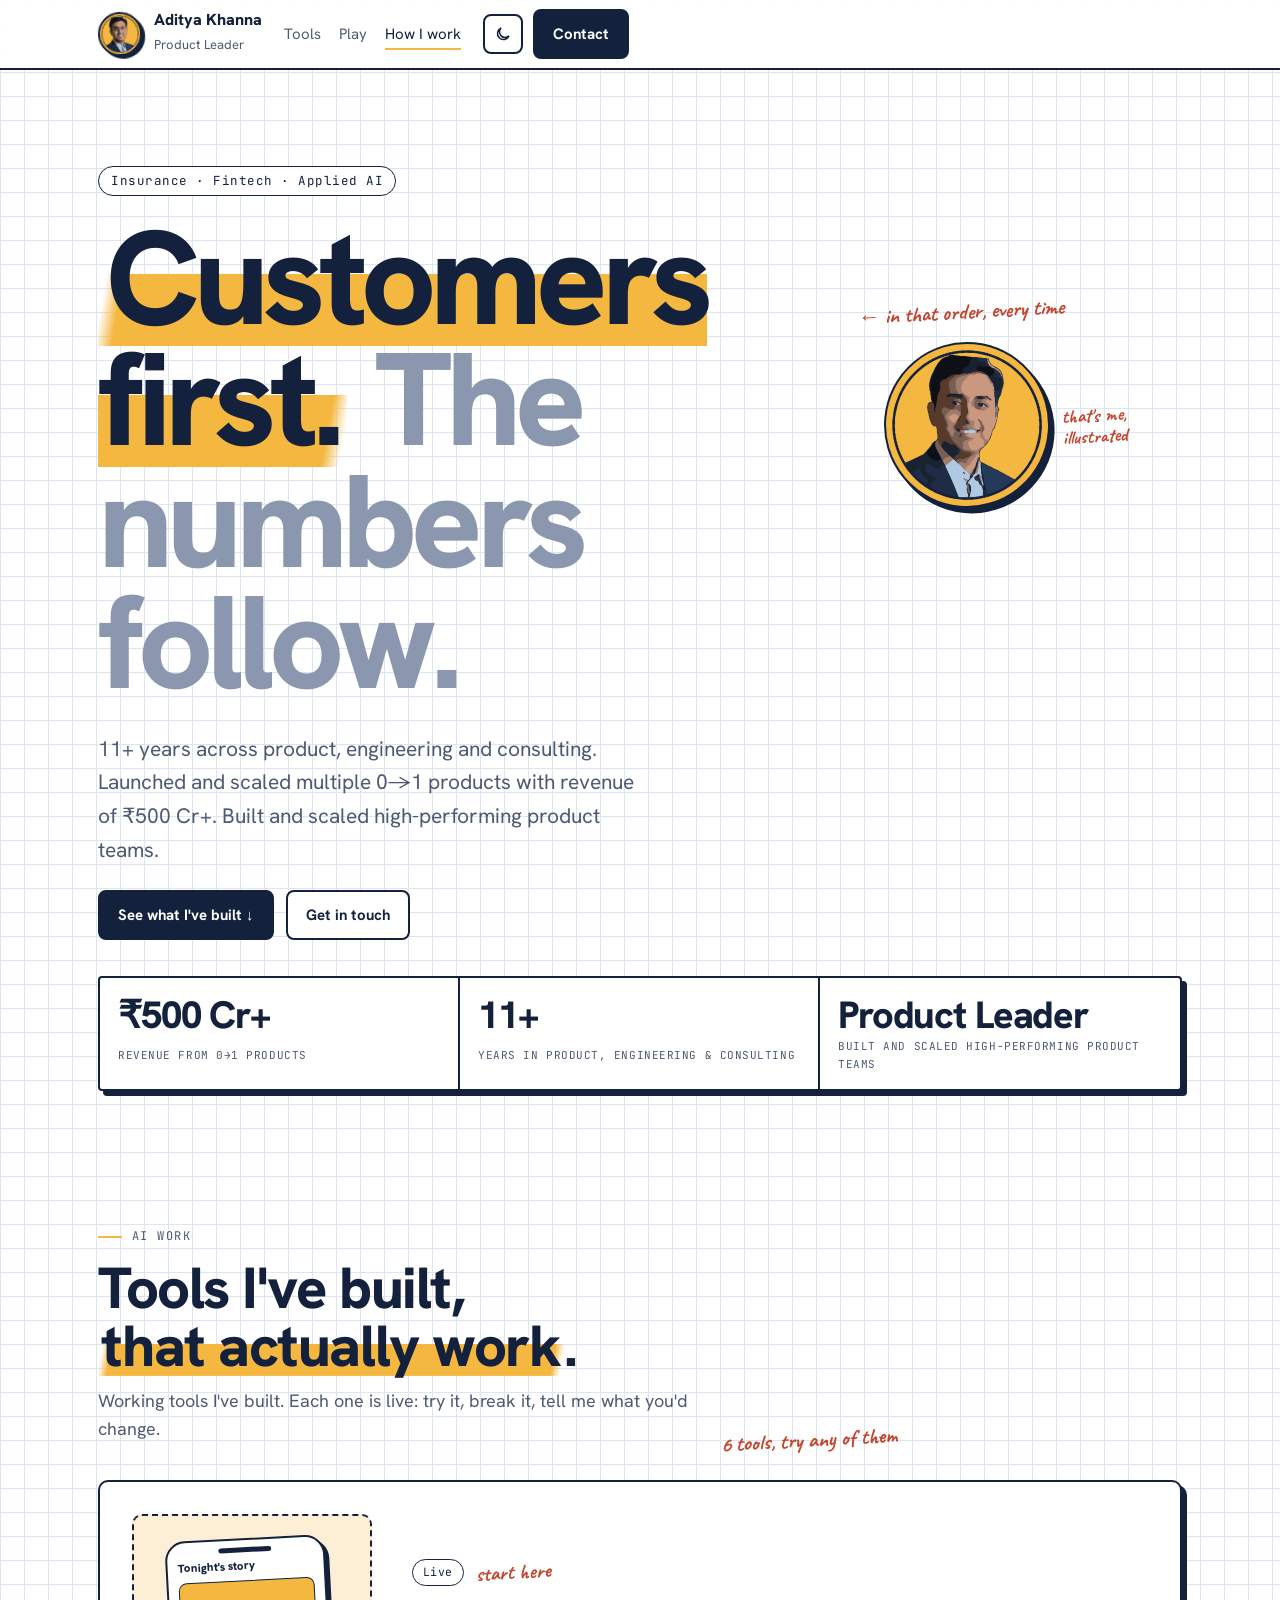
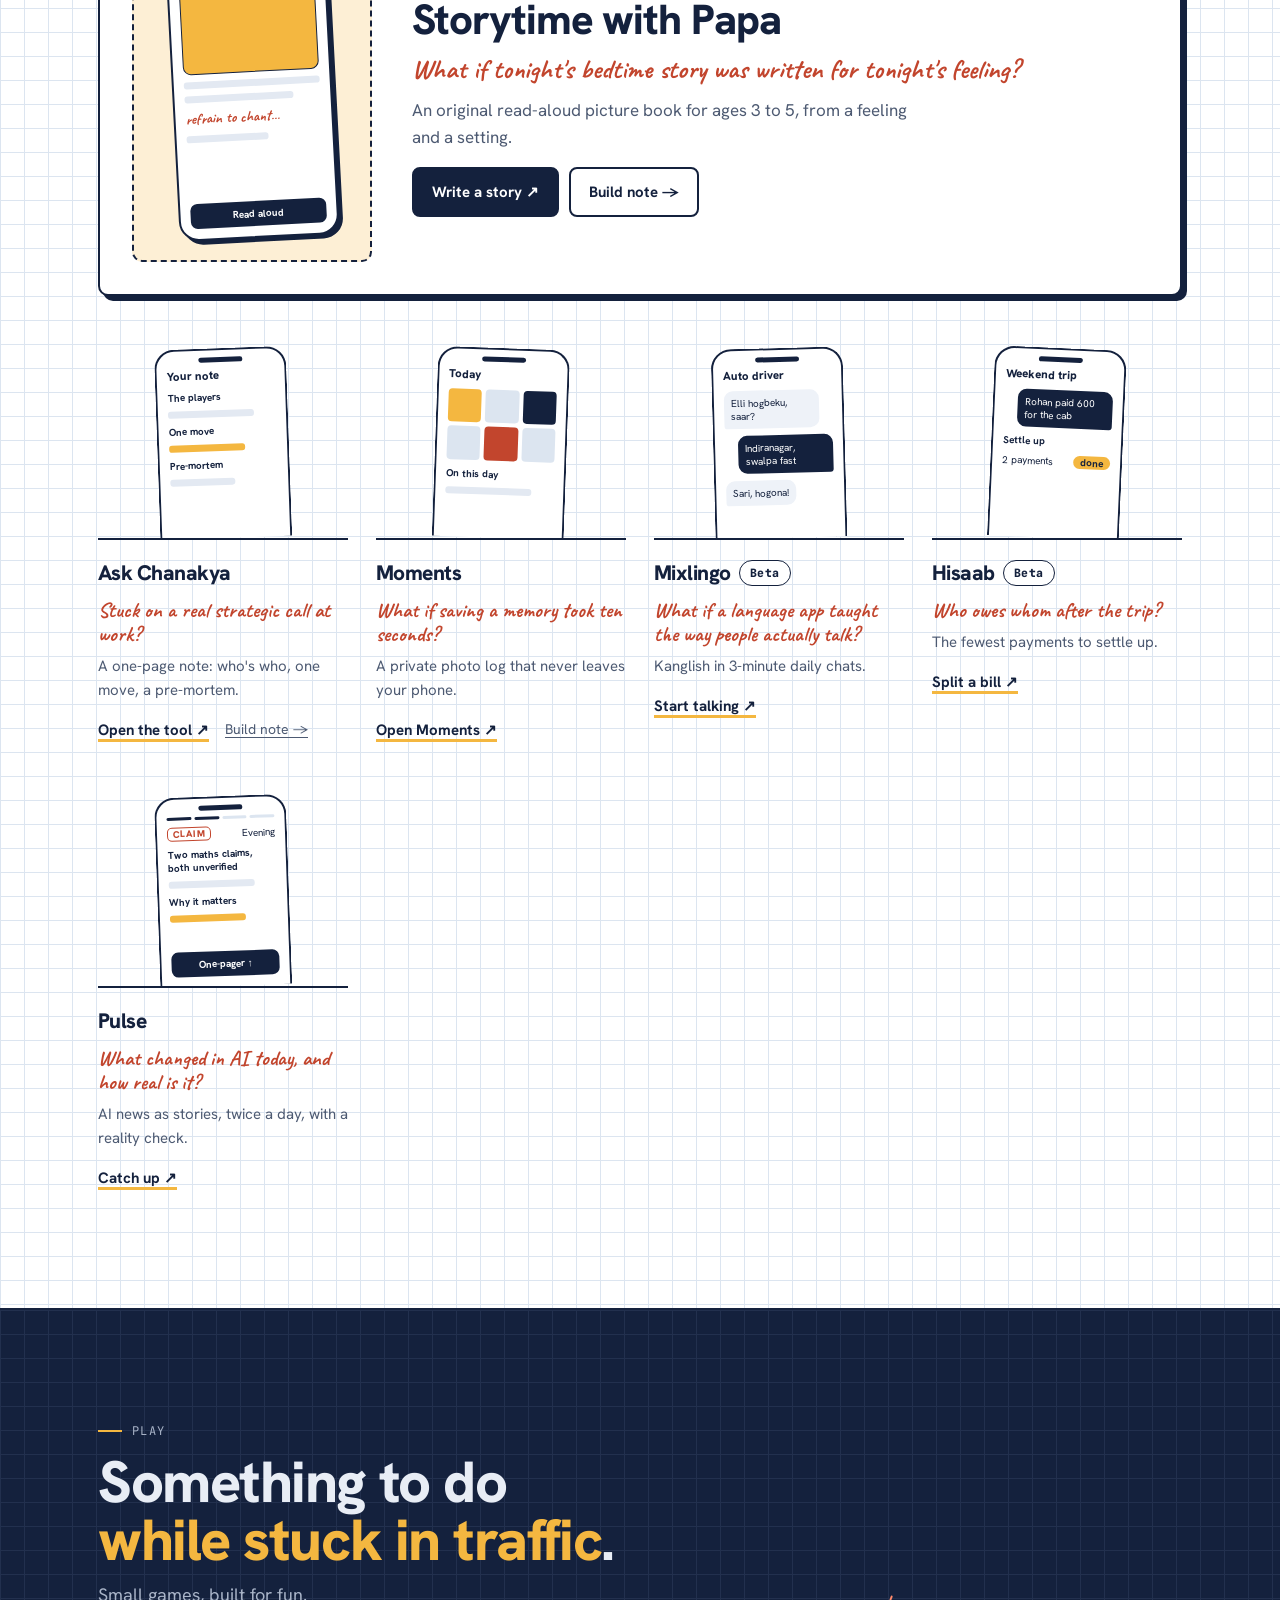
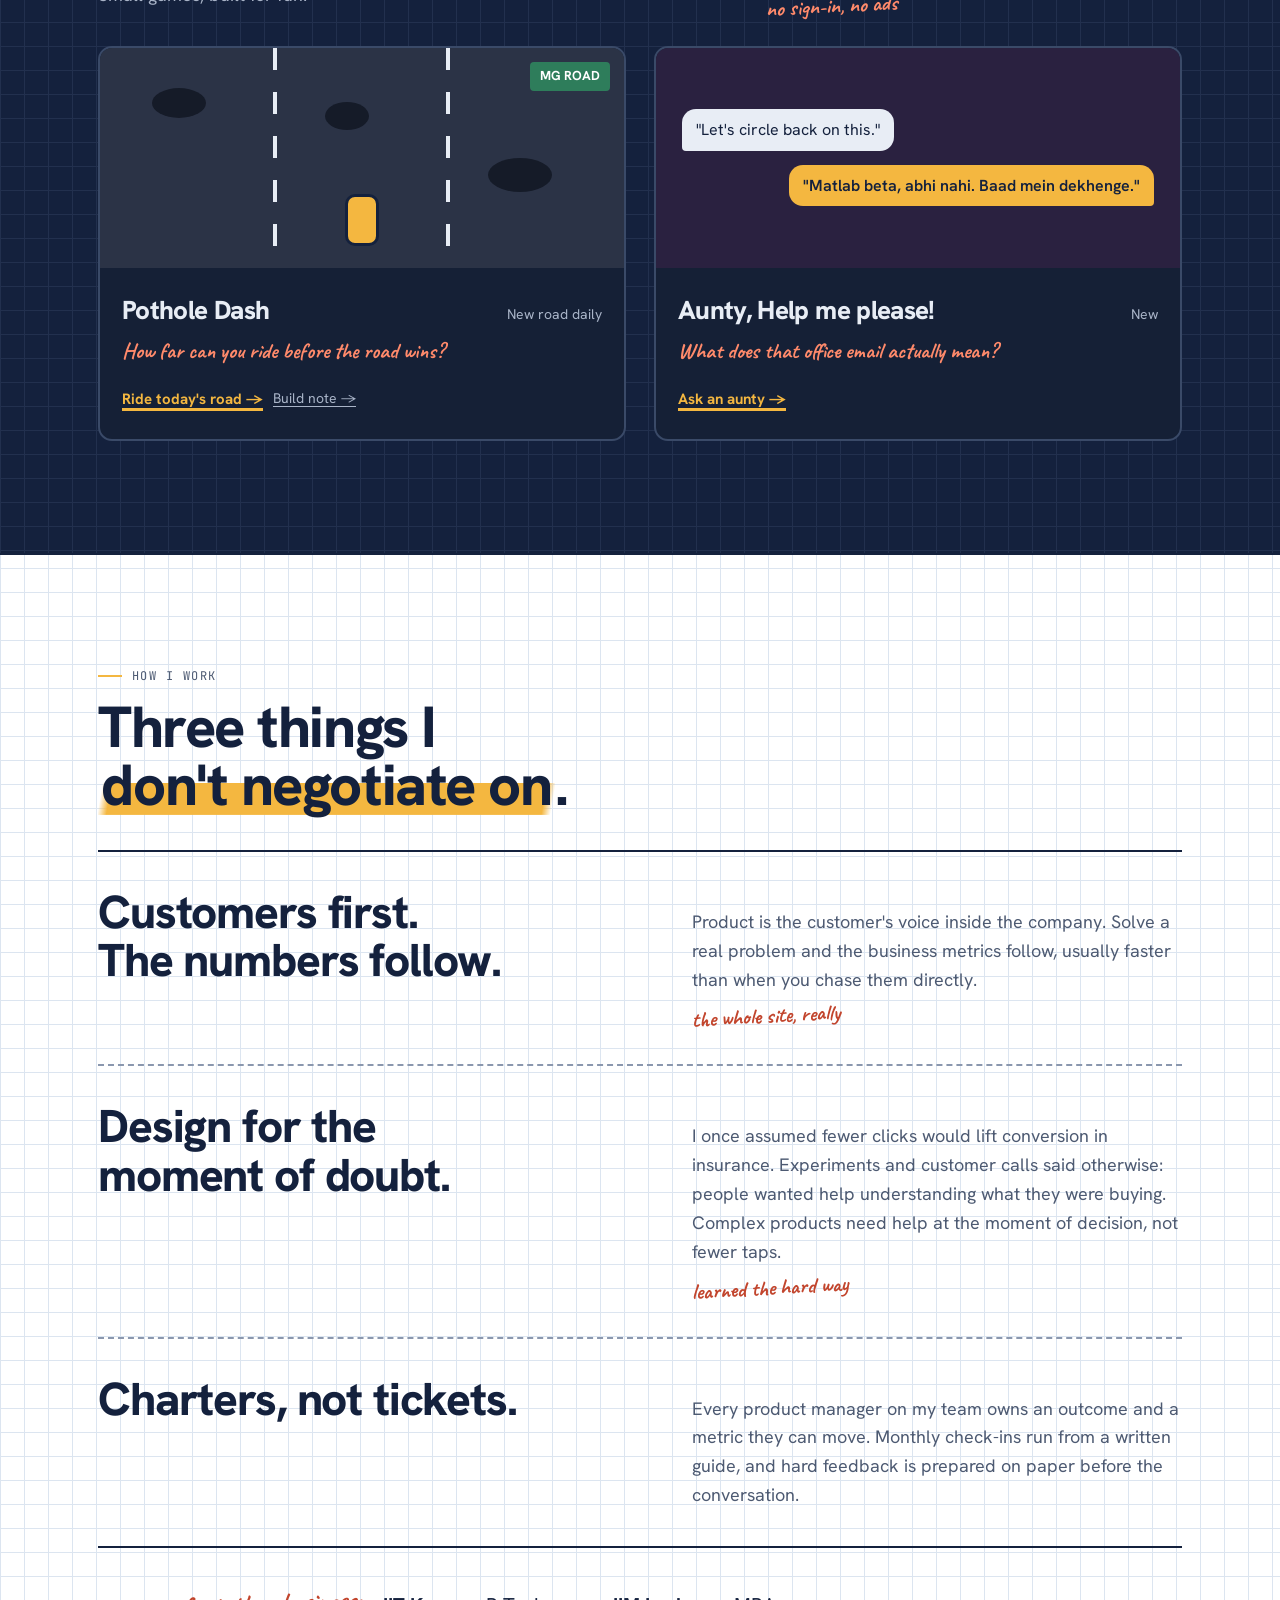
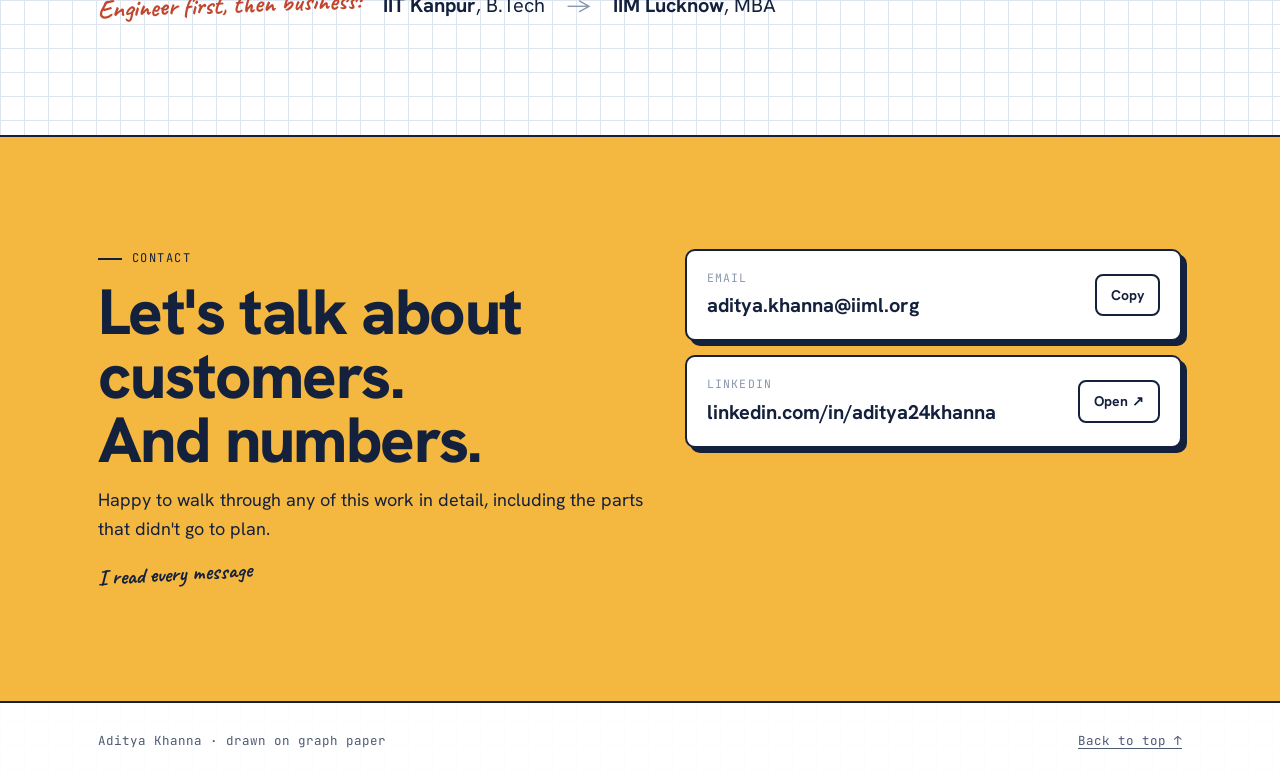
==== commit bae5c6db: "Add Pulse to AI tools: AI news as stories with a reality check New shelf card (Live) linking to the " ====
--- a/index.html
+++ b/index.html
@@ -13,10 +13,10 @@
   <link rel="preconnect" href="https://fonts.googleapis.com">
   <link rel="preconnect" href="https://fonts.gstatic.com" crossorigin>
   <link rel="stylesheet" href="https://fonts.googleapis.com/css2?family=Hanken+Grotesk:wght@400;500;600;700;800&family=Caveat:wght@600;700&family=JetBrains+Mono:wght@400;500&display=swap">
-  <link rel="stylesheet" href="assets/css/tokens.css?v=20261121c">
-  <link rel="stylesheet" href="assets/css/main.css?v=20261121c">
+  <link rel="stylesheet" href="assets/css/tokens.css?v=20261121d">
+  <link rel="stylesheet" href="assets/css/main.css?v=20261121d">
   <script>try{var t=localStorage.getItem('theme');if(t)document.documentElement.setAttribute('data-theme',t);}catch(e){}</script>
-  <script src="assets/js/main.js?v=20261121c" defer></script>
+  <script src="assets/js/main.js?v=20261121d" defer></script>
   <script data-goatcounter="https://adikhanna.goatcounter.com/count" async src="//gc.zgo.at/count.js"></script>
 </head>
 <body>
--- a/assets/css/main.css
+++ b/assets/css/main.css
@@ -344,6 +344,10 @@
 .sk .sk-msg.me { align-self: flex-end; background: #14213D; color: #FFFFFF; border-radius: 9px 9px 3px 9px; }
 .sk .sk-row { display: flex; justify-content: space-between; align-items: center; }
 .sk .sk-pill { background: #F4B740; border-radius: 99px; padding: 0 7px; font-weight: 700; }
+.sk .sk-bars { display: flex; gap: 3px; }
+.sk .sk-bars i { flex: 1; height: 3px; border-radius: 2px; background: #DCE5F0; }
+.sk .sk-bars i.on { background: #14213D; }
+.sk .sk-real { border: 1.5px solid #C2452D; color: #C2452D; border-radius: 5px; padding: 0 5px; font-weight: 800; text-transform: uppercase; font-size: 9.5px; letter-spacing: .04em; }
 
 /* Play: the page turns to night (in both themes) */
 .band-night { --paper: #14213D; --card: #152036; --grid: #22304E; --ink: #E8EDF5; --ink-2: #A9B4C8; --ink-3: #8A97AE; --pen: #FF8A6B; --rule: #3A4A68;
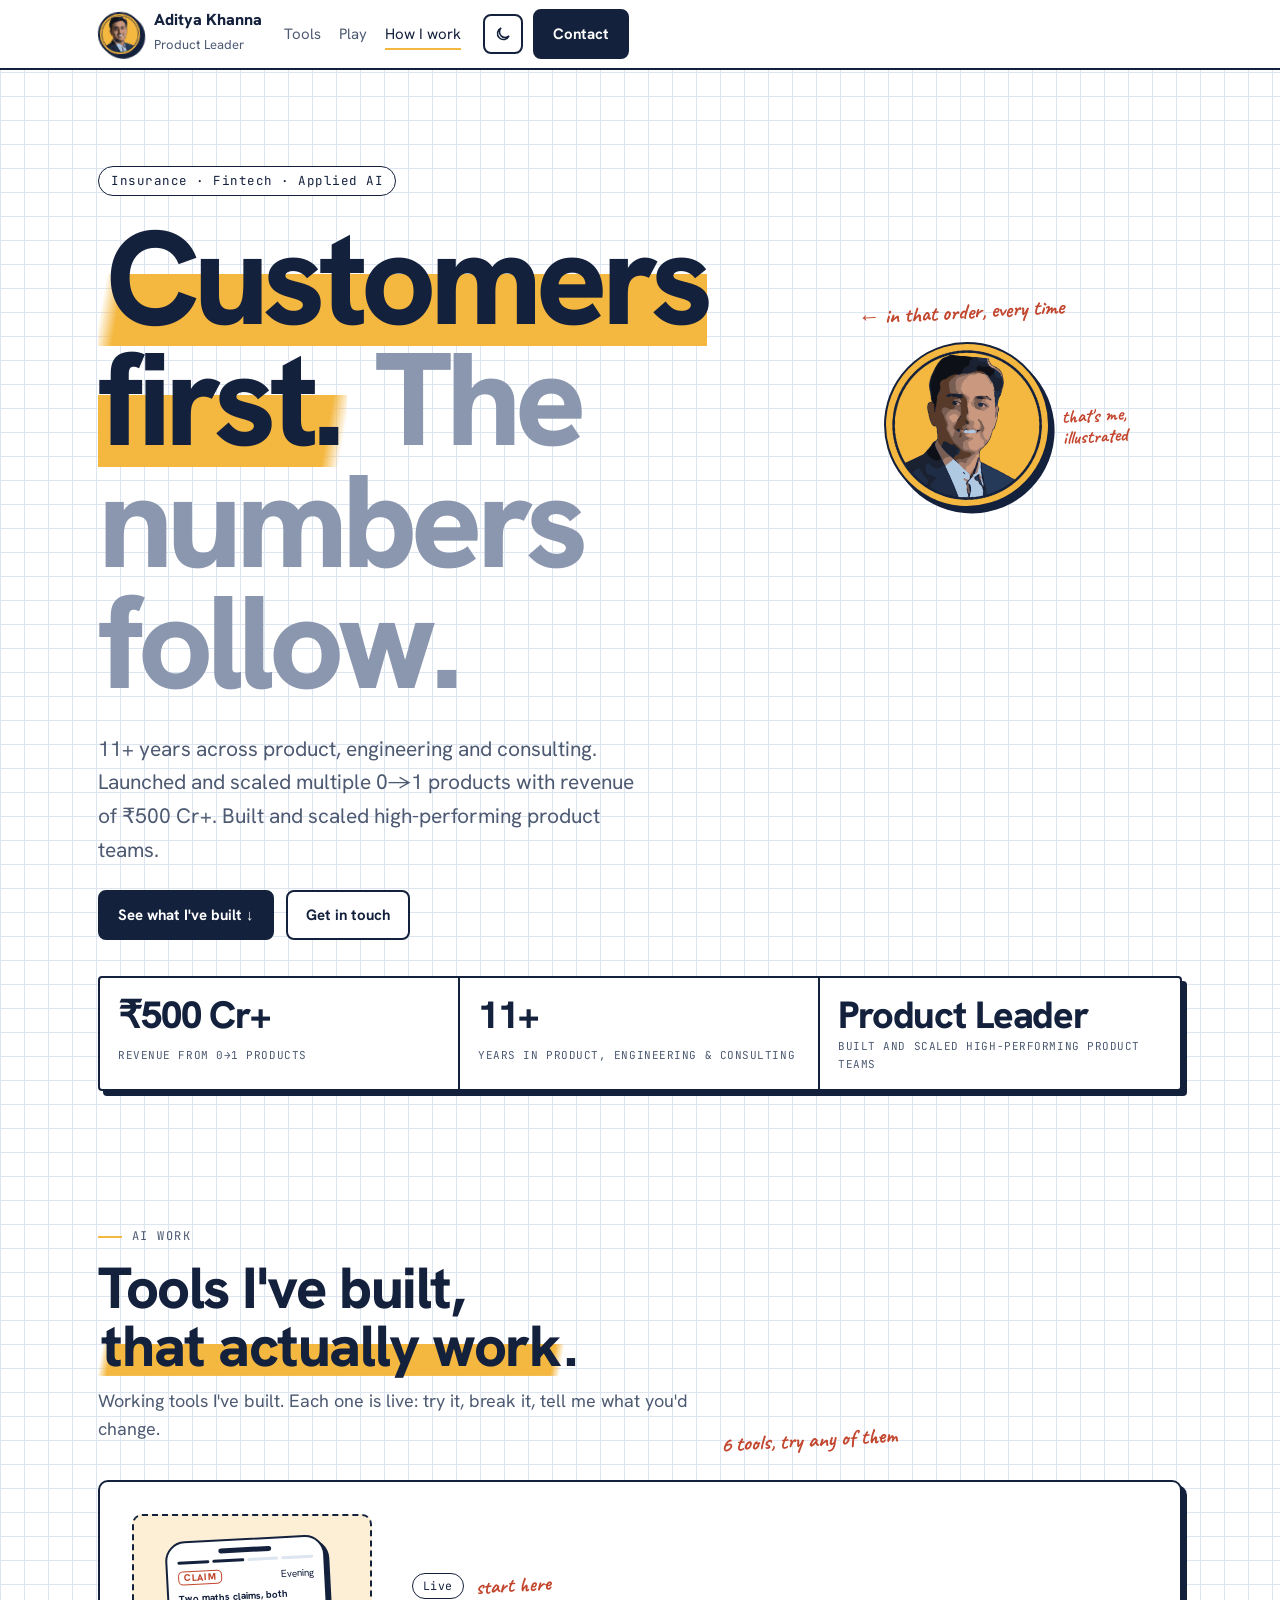
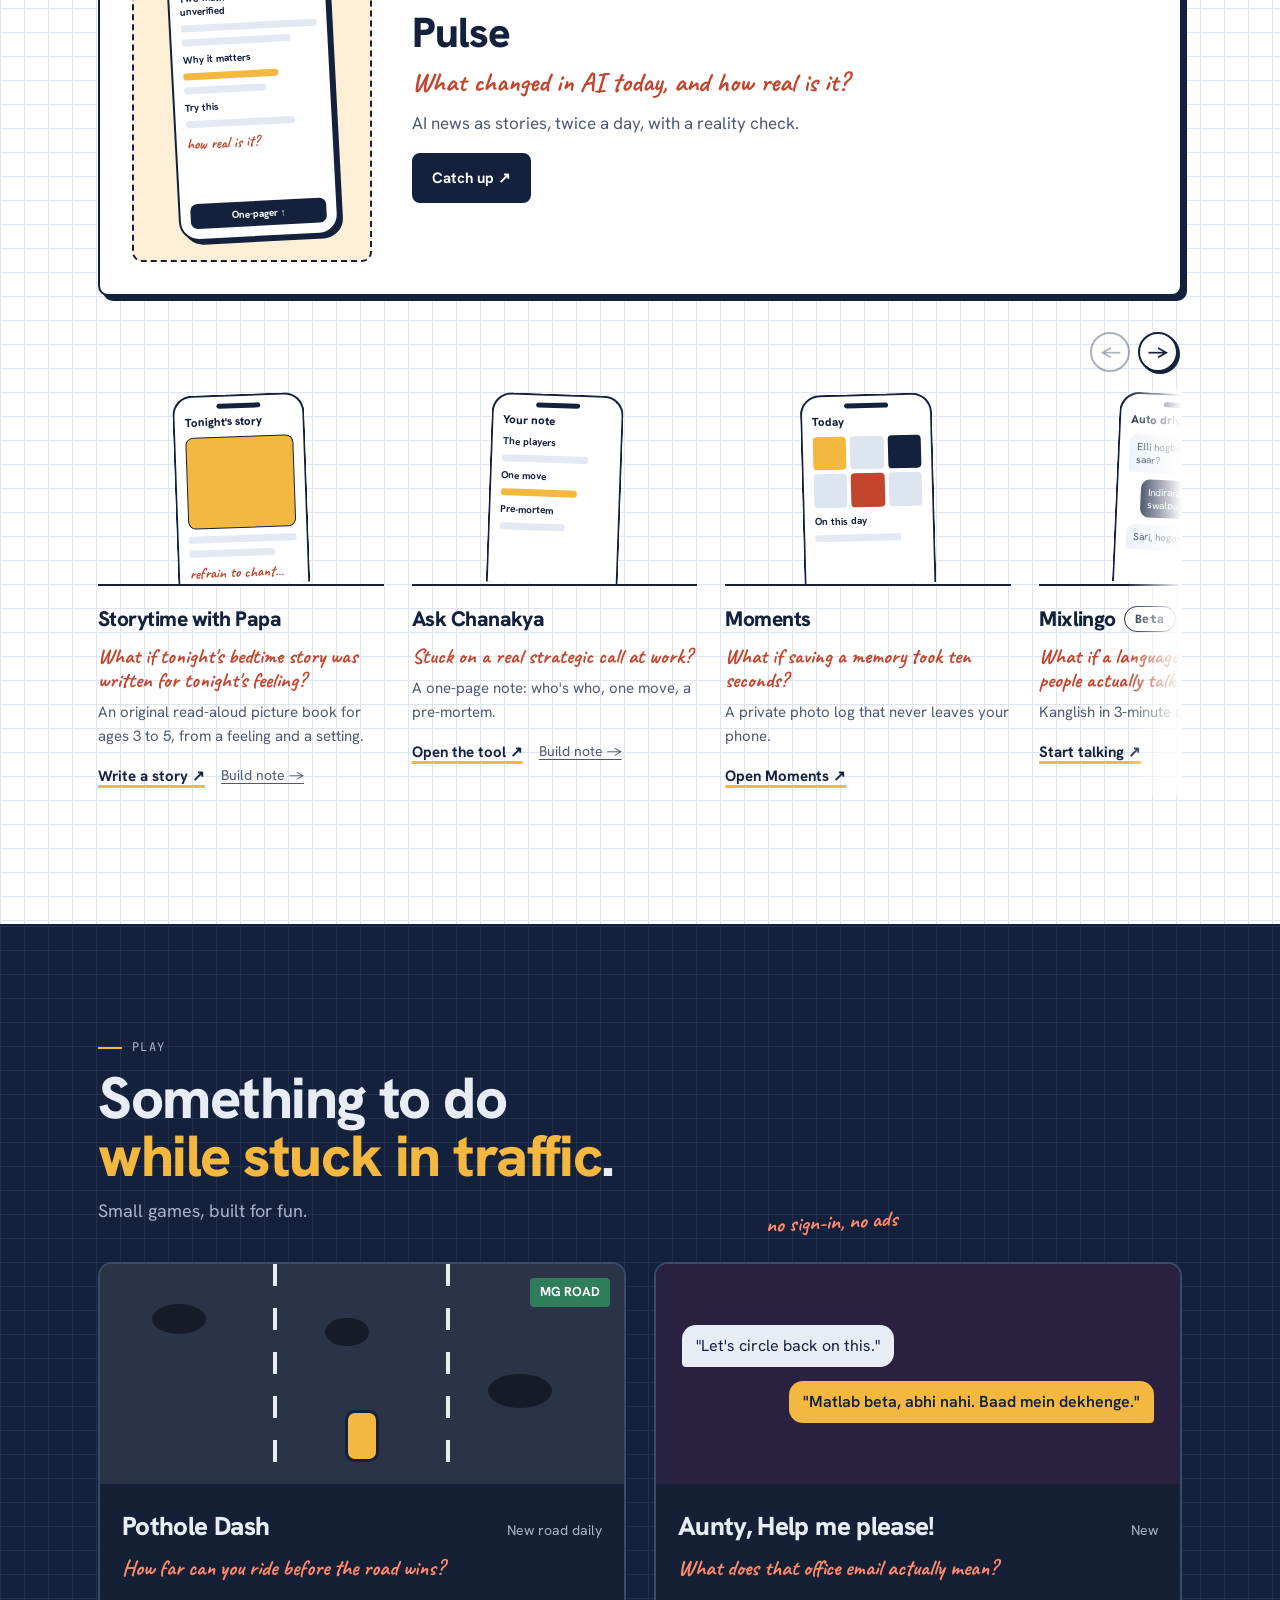
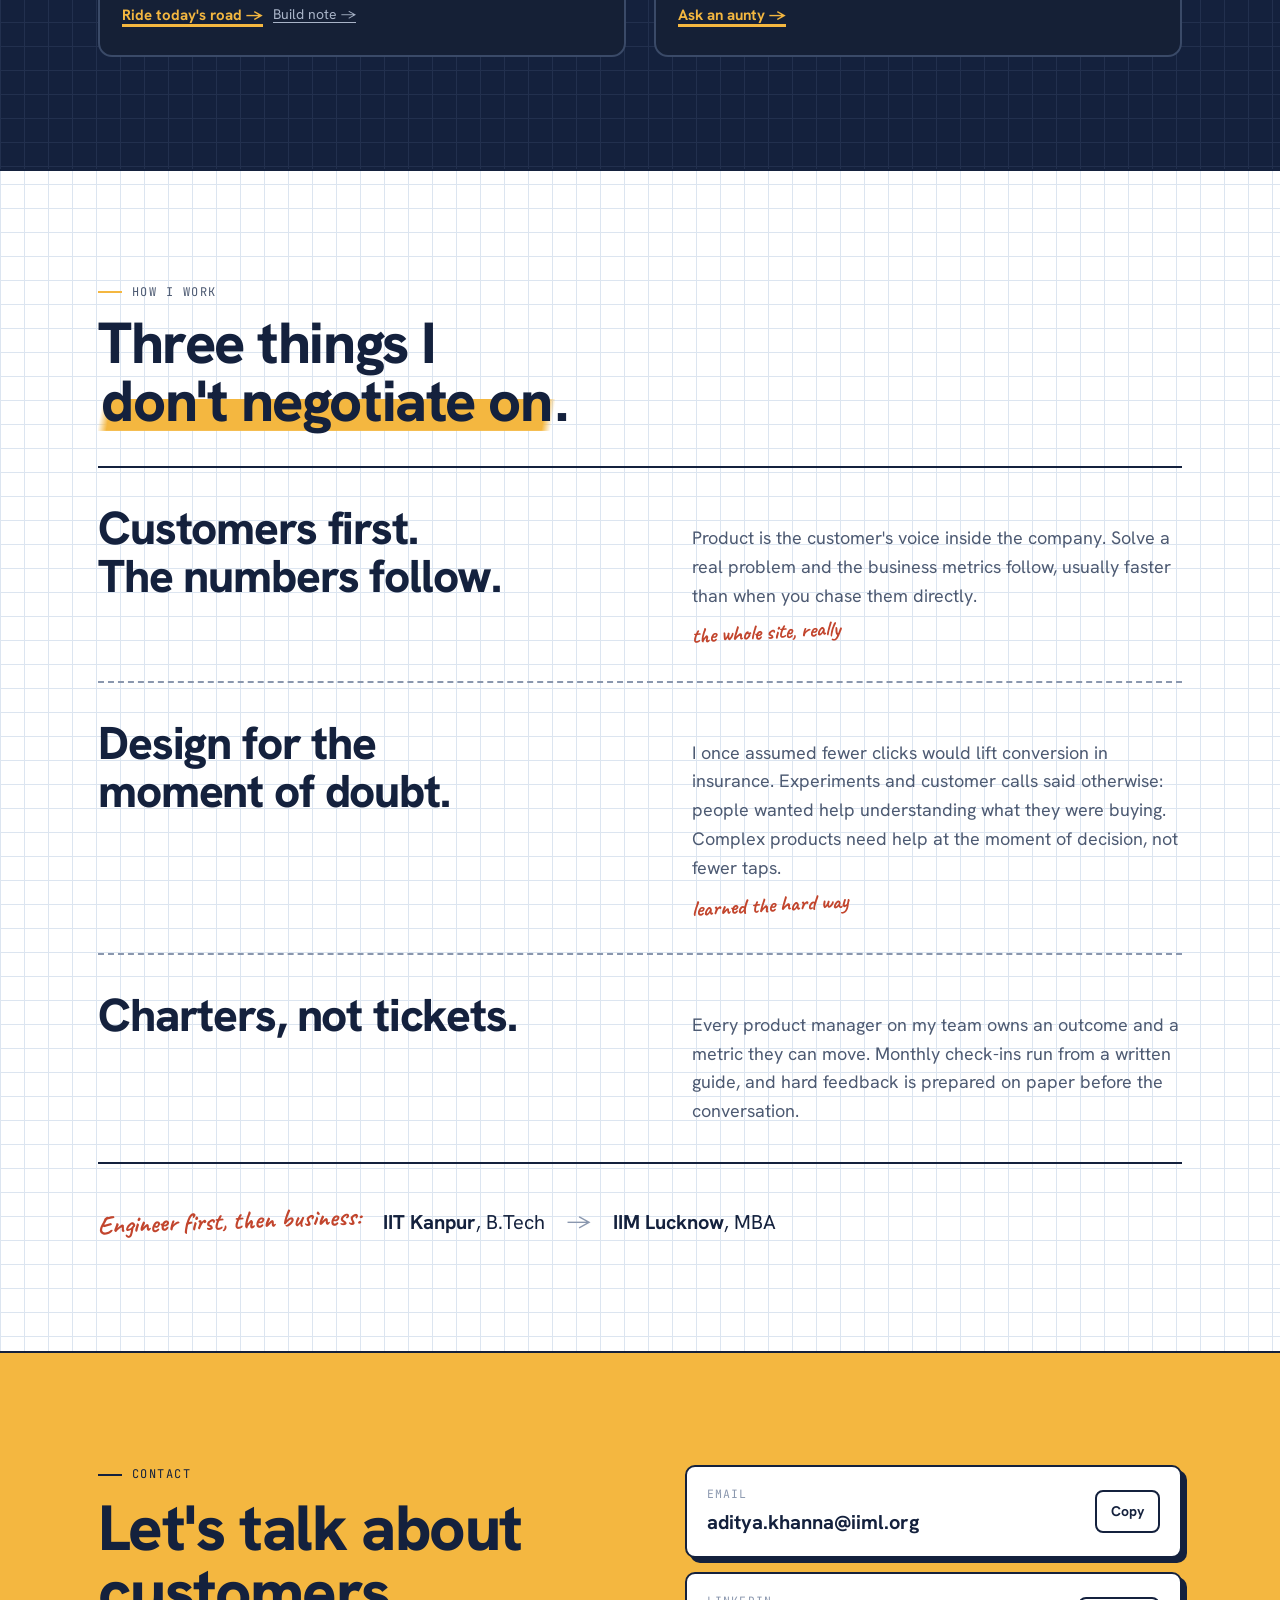
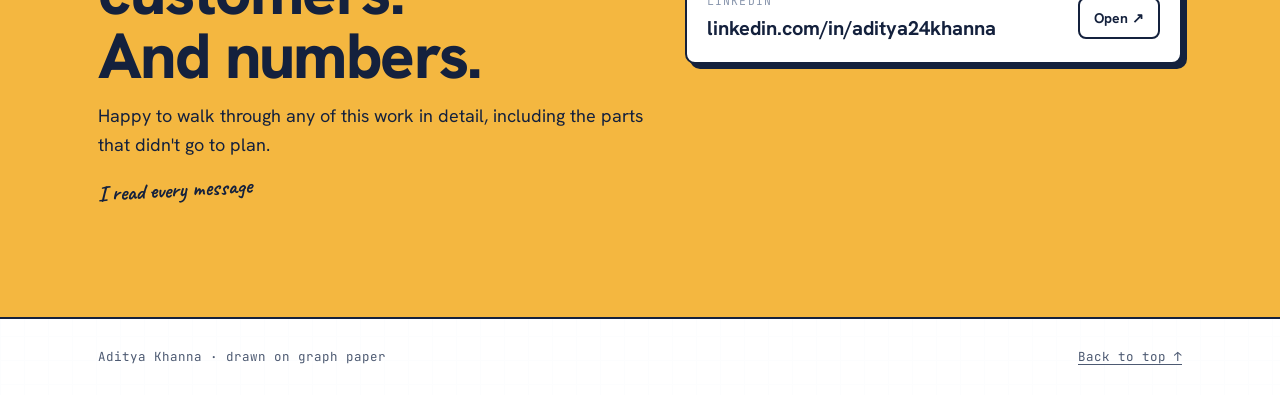
==== commit 842c6793: "Feature Pulse on the top shelf; tools shelf scrolls sideways Pulse is now the featured tool (big car" ====
--- a/index.html
+++ b/index.html
@@ -13,10 +13,10 @@
   <link rel="preconnect" href="https://fonts.googleapis.com">
   <link rel="preconnect" href="https://fonts.gstatic.com" crossorigin>
   <link rel="stylesheet" href="https://fonts.googleapis.com/css2?family=Hanken+Grotesk:wght@400;500;600;700;800&family=Caveat:wght@600;700&family=JetBrains+Mono:wght@400;500&display=swap">
-  <link rel="stylesheet" href="assets/css/tokens.css?v=20261121d">
-  <link rel="stylesheet" href="assets/css/main.css?v=20261121d">
+  <link rel="stylesheet" href="assets/css/tokens.css?v=20261122a">
+  <link rel="stylesheet" href="assets/css/main.css?v=20261122a">
   <script>try{var t=localStorage.getItem('theme');if(t)document.documentElement.setAttribute('data-theme',t);}catch(e){}</script>
-  <script src="assets/js/main.js?v=20261121d" defer></script>
+  <script src="assets/js/main.js?v=20261122a" defer></script>
   <script data-goatcounter="https://adikhanna.goatcounter.com/count" async src="//gc.zgo.at/count.js"></script>
 </head>
 <body>
--- a/assets/css/main.css
+++ b/assets/css/main.css
@@ -312,7 +312,20 @@
 .feature p { font-size: 17px; color: var(--ink-2); max-width: 52ch; }
 .feature .proj-actions { margin-top: 4px; }
 
-.shelf { display: grid; grid-template-columns: repeat(auto-fill, minmax(220px, 1fr)); gap: 40px 28px; }
+.shelf-wrap { position: relative; }
+.shelf { display: grid; grid-auto-flow: column; grid-auto-columns: calc((100% - 3 * 28px) / 3.5); gap: 28px; overflow-x: auto; overscroll-behavior-x: contain; scroll-snap-type: x proximity; padding: 4px 0 18px; scrollbar-width: thin; scrollbar-color: var(--ink-3) transparent; }
+.shelf::-webkit-scrollbar { height: 6px; } .shelf::-webkit-scrollbar-thumb { background: var(--ink-3); border-radius: 6px; }
+.shelf:focus-visible { outline: 2px dashed var(--ink); outline-offset: 6px; }
+.shelf > .shelf-item { scroll-snap-align: start; min-width: 0; }
+.shelf-wrap::after { content: ""; position: absolute; right: 0; bottom: 18px; height: calc(100% - 68px); z-index: 1; width: 56px; pointer-events: none; background: linear-gradient(90deg, transparent, var(--paper)); transition: opacity .2s; }
+.shelf-wrap.at-end::after { opacity: 0; }
+.shelf-wrap::before { content: ""; position: absolute; left: 0; bottom: 18px; height: calc(100% - 68px); width: 40px; pointer-events: none; z-index: 1; background: linear-gradient(270deg, transparent, var(--paper)); opacity: 0; transition: opacity .2s; }
+.shelf-wrap.scrolled::before { opacity: 1; }
+.shelf-nav { position: relative; z-index: 2; display: flex; justify-content: flex-end; gap: 8px; margin: -8px 0 10px; padding-right: 4px; }
+.shelf-btn { width: 40px; height: 40px; border-radius: 50%; border: 2px solid var(--ink); background: var(--card); color: var(--ink); font-size: 18px; font-weight: 700; line-height: 1; cursor: pointer; box-shadow: 2px 2px 0 var(--ink); }
+.shelf-btn:hover:not(:disabled) { background: var(--hi); color: var(--hi-ink, #14213D); }
+.shelf-btn:disabled { opacity: .35; cursor: default; box-shadow: none; }
+.shelf-btn:focus-visible { outline: 2px solid var(--pen); outline-offset: 2px; }
 .shelf-item { display: grid; gap: 8px; align-content: start; }
 .shelf-art { height: 200px; display: flex; justify-content: center; align-items: flex-end; border-bottom: 2px solid var(--ink); margin-bottom: 8px; overflow: hidden; }
 .shelf-item:nth-child(4n+1) .sk { transform: rotate(-2deg); }
@@ -405,7 +418,8 @@
 }
 @media (max-width: 640px) {
   .feature { grid-template-columns: minmax(0, 1fr); padding: 22px; gap: 24px; }
-  .shelf { grid-template-columns: repeat(2, minmax(0, 1fr)); gap: 32px 16px; }
+  .shelf { grid-auto-columns: 62%; gap: 16px; }
+  .shelf-nav { display: none; }
   .shelf-art { height: 170px; }
   .shelf-item .sk { width: 112px; height: 162px; font-size: 8.5px; padding: 16px 8px 8px; gap: 5px; }
   .game-art { height: 180px; }
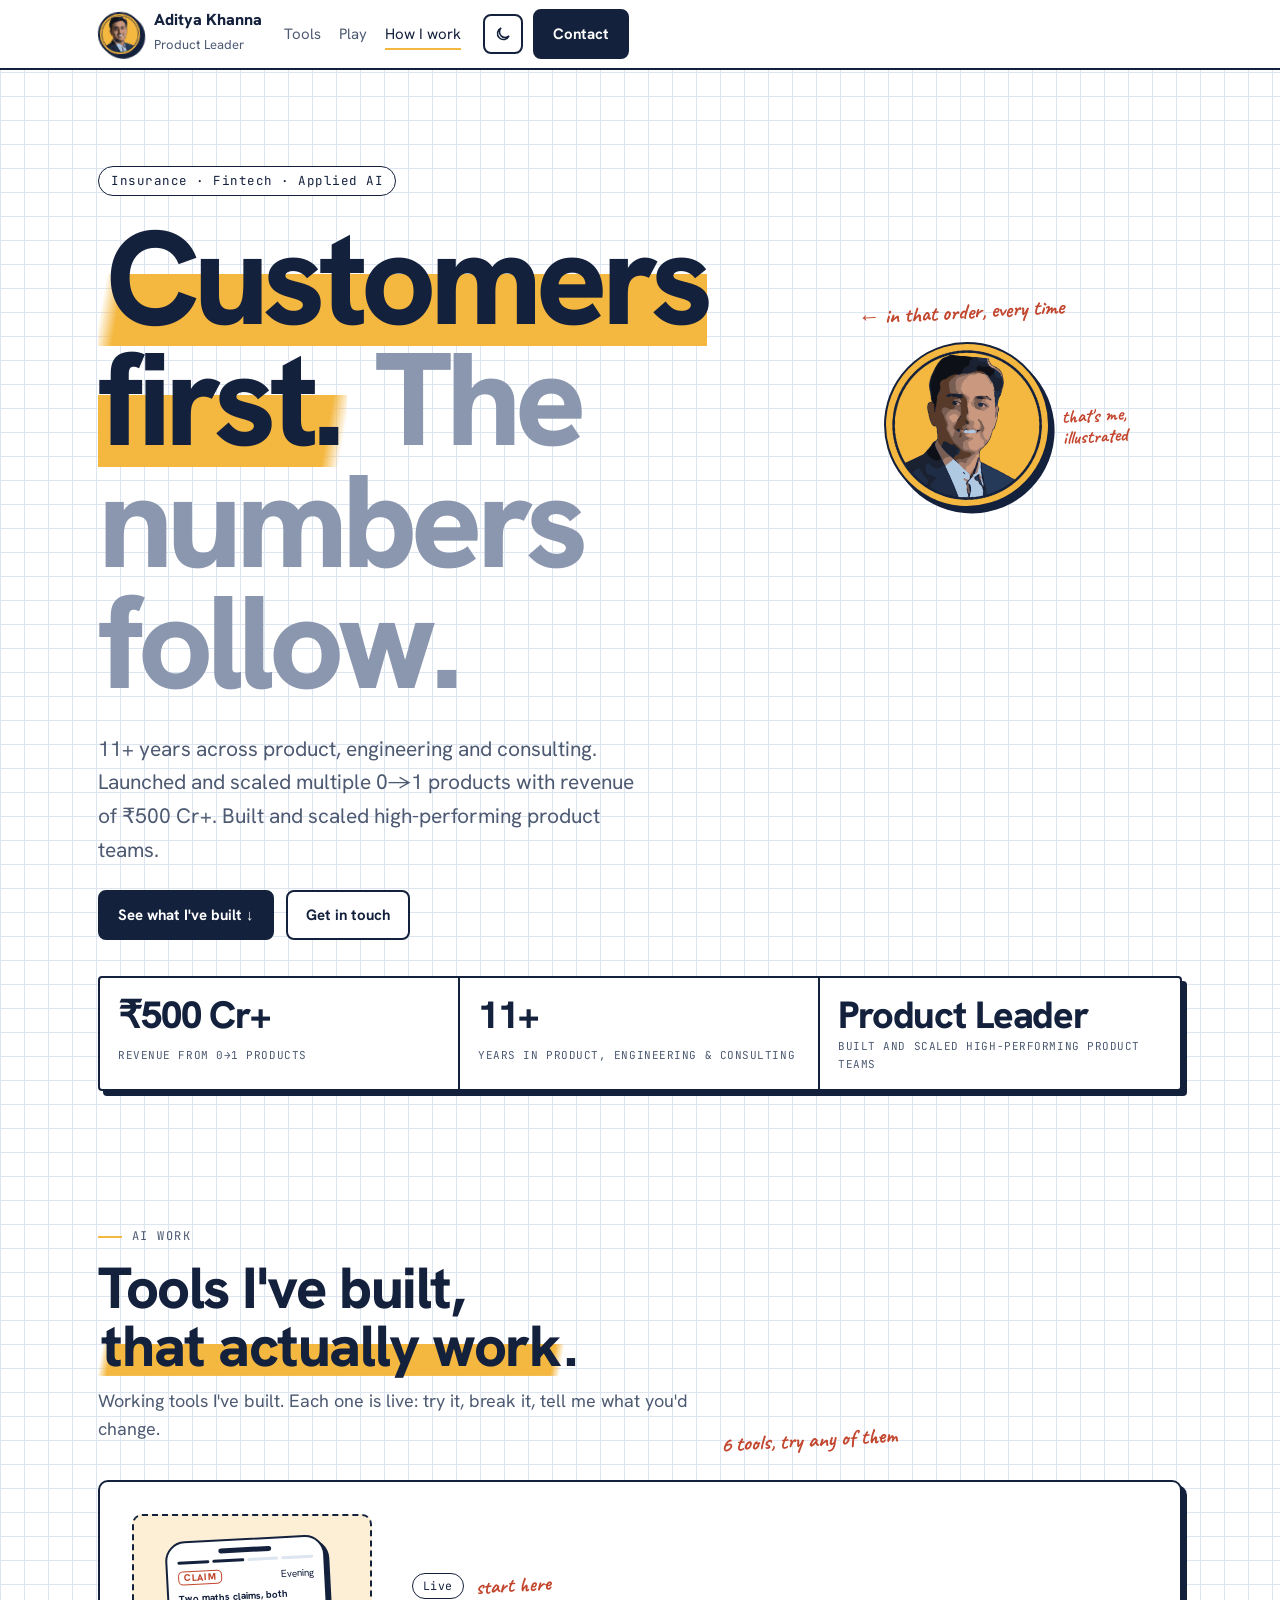
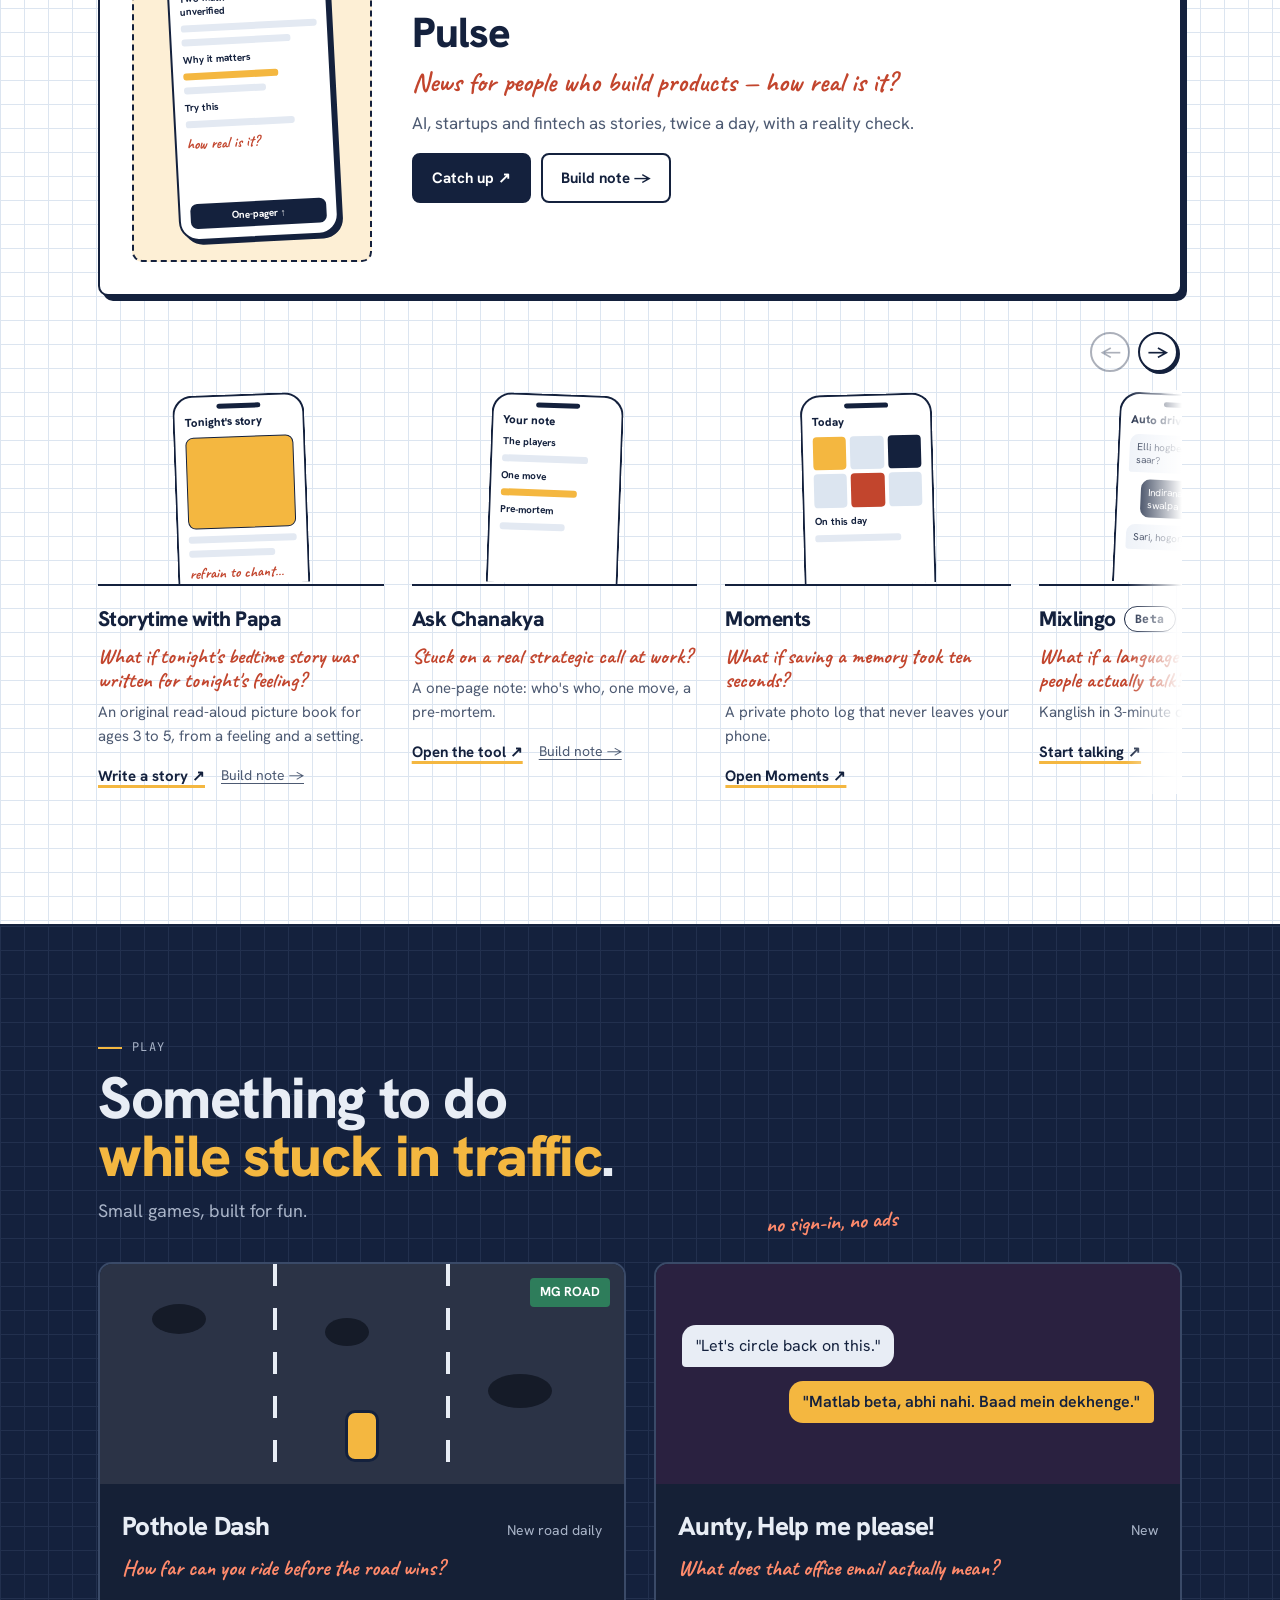
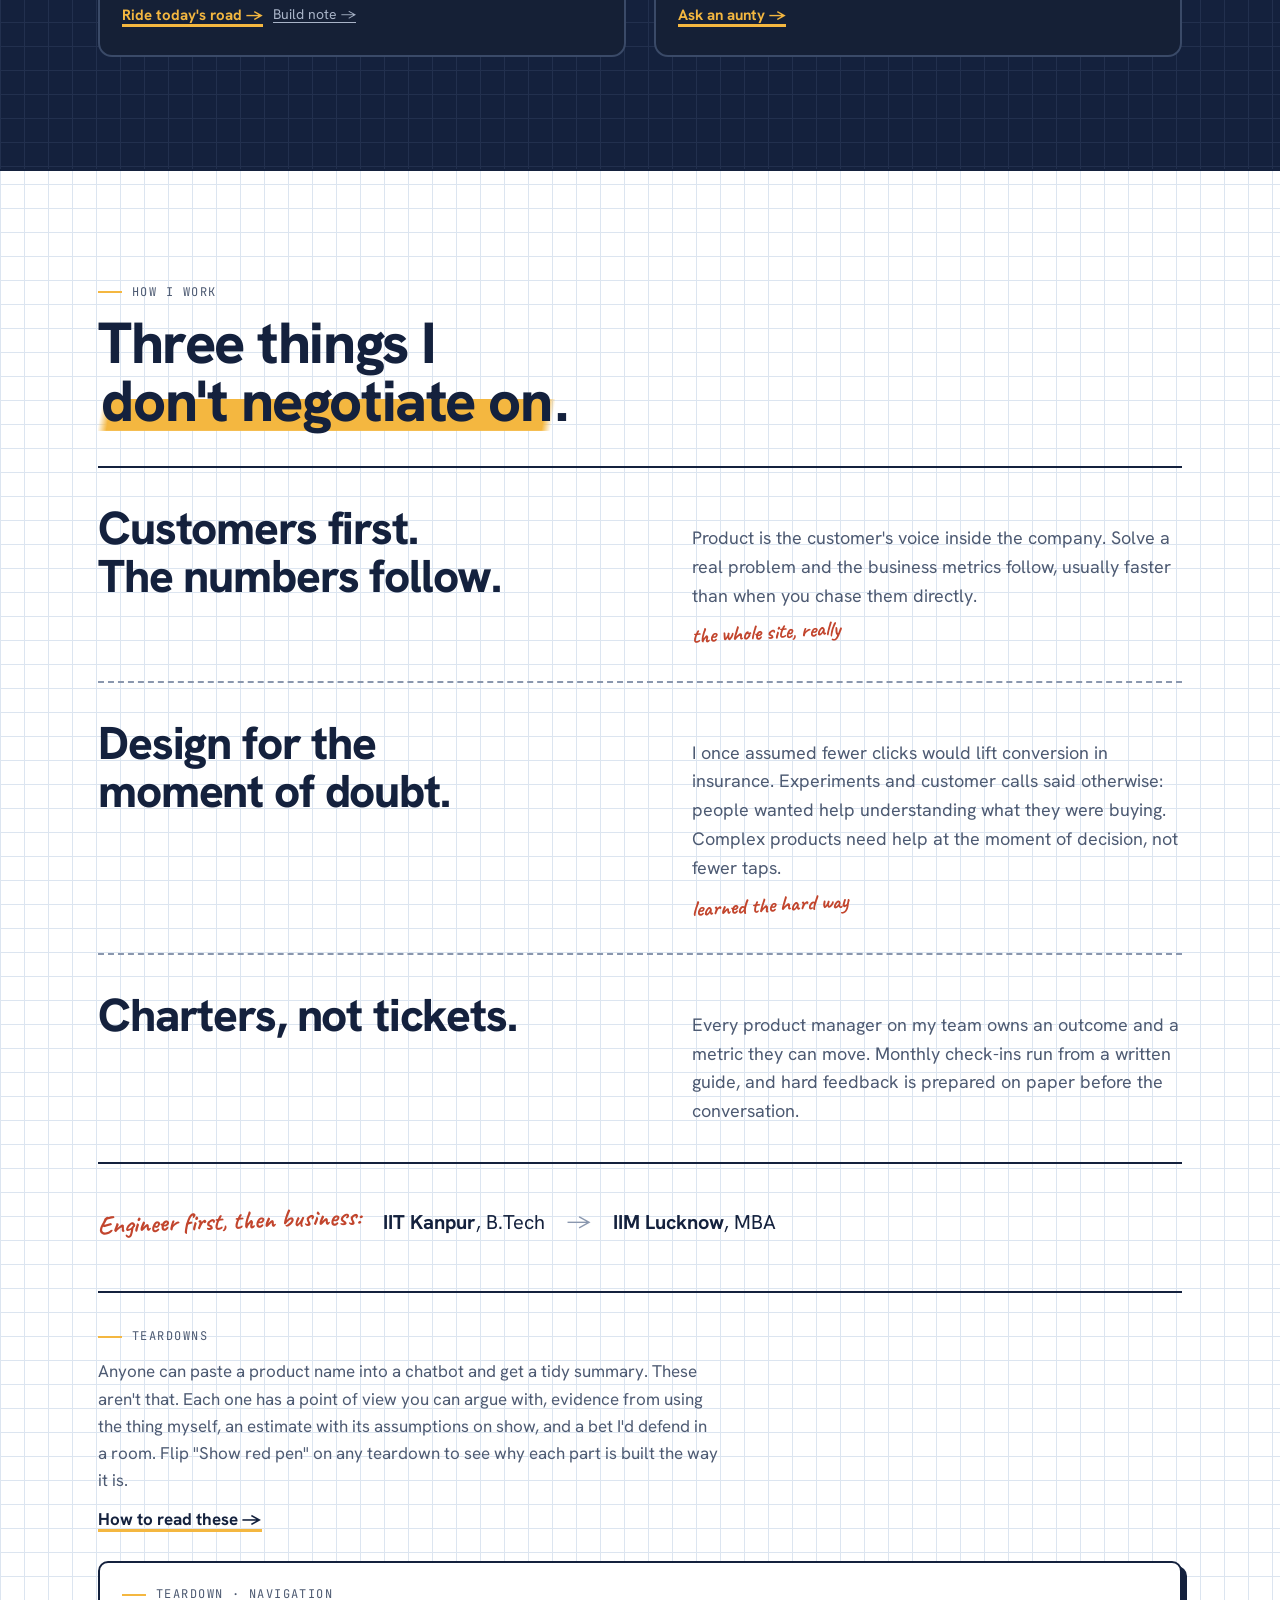
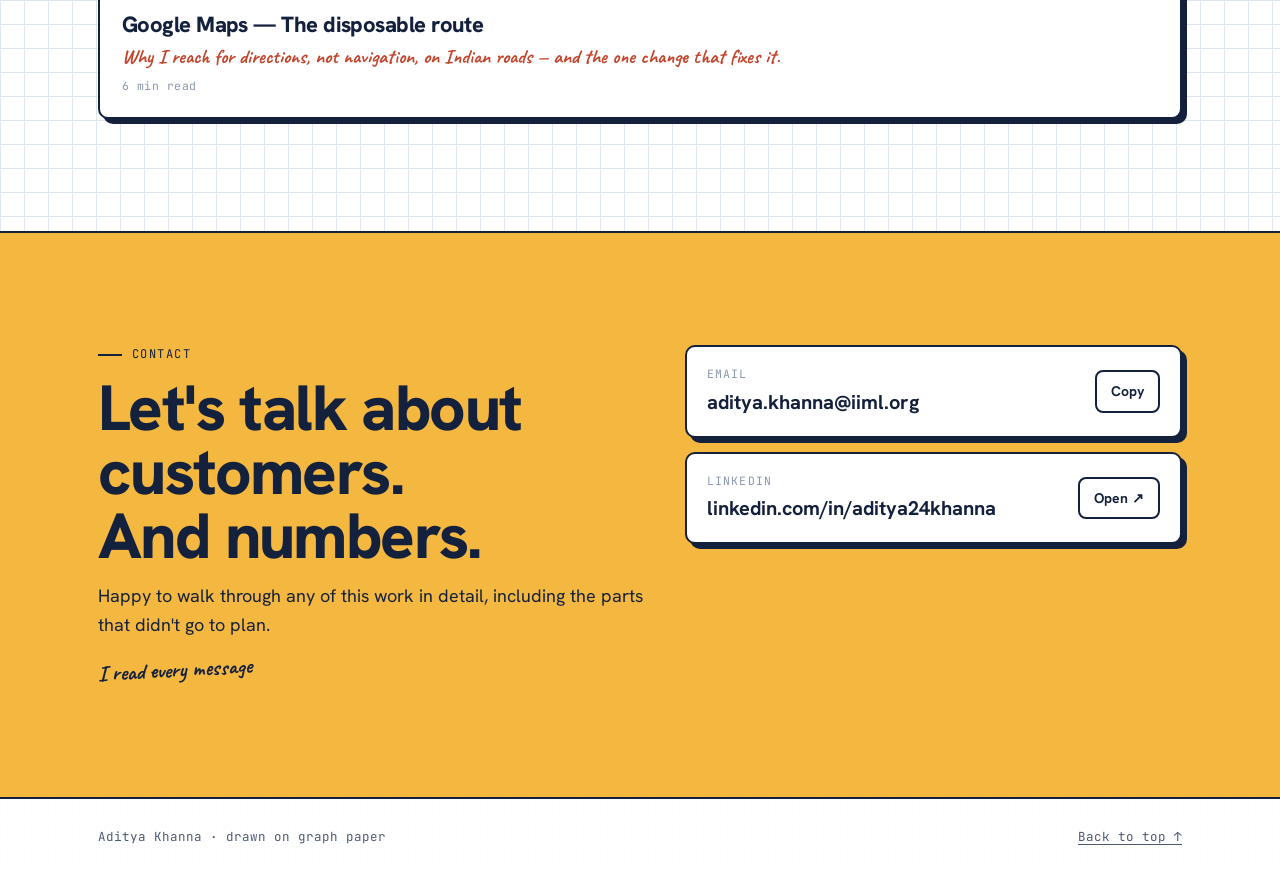
==== commit 77e730a3: "Teardowns: add section under How I work with Google Maps teardown - New Teardowns block below the op" ====
--- a/index.html
+++ b/index.html
@@ -13,10 +13,10 @@
   <link rel="preconnect" href="https://fonts.googleapis.com">
   <link rel="preconnect" href="https://fonts.gstatic.com" crossorigin>
   <link rel="stylesheet" href="https://fonts.googleapis.com/css2?family=Hanken+Grotesk:wght@400;500;600;700;800&family=Caveat:wght@600;700&family=JetBrains+Mono:wght@400;500&display=swap">
-  <link rel="stylesheet" href="assets/css/tokens.css?v=20261122a">
-  <link rel="stylesheet" href="assets/css/main.css?v=20261122a">
+  <link rel="stylesheet" href="assets/css/tokens.css?v=20261122b">
+  <link rel="stylesheet" href="assets/css/main.css?v=20261122b">
   <script>try{var t=localStorage.getItem('theme');if(t)document.documentElement.setAttribute('data-theme',t);}catch(e){}</script>
-  <script src="assets/js/main.js?v=20261122a" defer></script>
+  <script src="assets/js/main.js?v=20261122b" defer></script>
   <script data-goatcounter="https://adikhanna.goatcounter.com/count" async src="//gc.zgo.at/count.js"></script>
 </head>
 <body>
@@ -143,6 +143,14 @@
         </header>
         <div class="principles" id="principleList"></div>
         <div class="edu-line" id="eduLine" hidden></div>
+        <div class="teardowns" id="teardowns" hidden>
+          <div class="td-head">
+            <p class="eyebrow">Teardowns</p>
+            <p class="td-note" id="tdNote"></p>
+            <a class="td-rubric" id="tdRubric" href="teardowns/rubric.html">How to read these →</a>
+          </div>
+          <div class="td-cards" id="teardownCards"></div>
+        </div>
       </div>
     </section>
 
--- a/assets/css/main.css
+++ b/assets/css/main.css
@@ -413,6 +413,70 @@
 .band-hi .ccard { box-shadow: 5px 5px 0 var(--hi-ink); border-color: var(--hi-ink); color: var(--ink); }
 .band-hi .ccard b { font-size: 20px; }
 
+/* ===== Teardowns ===== */
+/* Home block, under How I work */
+.teardowns { margin-top: 52px; border-top: 2px solid var(--ink); padding-top: 34px; }
+.td-head { display: grid; gap: 12px; max-width: 760px; margin-bottom: 28px; }
+.td-note { font-size: 17px; color: var(--ink-2); max-width: 62ch; }
+.td-rubric { font-weight: 700; color: var(--ink); text-decoration: underline; text-decoration-color: var(--hi); text-decoration-thickness: 3px; text-underline-offset: 4px; justify-self: start; }
+.td-rubric:hover { text-decoration-color: var(--pen); }
+.td-cards { display: grid; grid-template-columns: repeat(auto-fit, minmax(270px, 1fr)); gap: 22px; }
+.td-card { padding: 22px; display: grid; gap: 8px; align-content: start; color: var(--ink); text-decoration: none; transition: transform .2s var(--spring), box-shadow .2s var(--spring); }
+.td-card:hover { transform: translate(-3px, -3px); box-shadow: 8px 8px 0 var(--shadow); }
+.td-card h3 { font-size: 22px; line-height: 1.12; }
+.td-card .q { font-family: var(--hand); font-weight: 700; color: var(--pen); font-size: 20px; line-height: 1.18; }
+.td-read { font-family: var(--mono); font-size: 11.5px; color: var(--ink-3); letter-spacing: .04em; }
+
+/* Detail + rubric pages */
+.td-page { padding-block: 24px 64px; }
+.td-page h1, .td-h1 { font-size: clamp(30px, 4.6vw, 48px); line-height: 1.05; letter-spacing: -.02em; margin: 6px 0 4px; }
+.td-toolbar { display: flex; align-items: center; justify-content: space-between; gap: 16px; flex-wrap: wrap; margin: 6px 0 4px; }
+.td-toggle { display: inline-flex; align-items: center; gap: 9px; font-family: var(--mono); font-size: 12.5px; letter-spacing: .03em; border: 2px solid var(--ink); border-radius: 999px; padding: 8px 15px; background: var(--card); color: var(--ink); cursor: pointer; transition: transform .15s var(--spring); }
+.td-toggle:hover { transform: translateY(-1px); }
+.td-toggle[aria-pressed="true"] { background: var(--pen); color: #fff; border-color: var(--pen); }
+.td-toggle .dot { width: 10px; height: 10px; border-radius: 50%; background: var(--pen); }
+.td-toggle[aria-pressed="true"] .dot { background: #fff; }
+.td-thesis { font-size: clamp(20px, 2.5vw, 28px); line-height: 1.32; font-weight: 600; border-left: 5px solid var(--hi); padding-left: 20px; margin: 16px 0 10px; max-width: 46ch; }
+.td-sec { margin-top: 38px; }
+.td-sec h2 { font-size: clamp(22px, 2.6vw, 30px); line-height: 1.1; margin-bottom: 14px; }
+.td-sec > p { font-size: 17px; color: var(--ink-2); max-width: 68ch; margin-bottom: 12px; }
+.td-sec ul, .td-sec ol { display: grid; gap: 11px; margin: 4px 0 14px; max-width: 68ch; padding: 0; list-style: none; }
+.td-sec li { font-size: 16.5px; color: var(--ink-2); padding-left: 24px; position: relative; line-height: 1.5; }
+.td-sec ul li::before { content: "\2192"; position: absolute; left: 0; color: var(--pen); font-weight: 700; }
+.td-sec ol { counter-reset: td; }
+.td-sec ol > li { counter-increment: td; }
+.td-sec ol > li::before { content: counter(td); position: absolute; left: 0; top: -1px; font-family: var(--mono); font-weight: 700; color: var(--pen); }
+.td-lead { color: var(--ink); }
+.td-callout { font-family: var(--hand); font-size: clamp(21px, 2.3vw, 27px); color: var(--pen); line-height: 1.2; margin: 6px 0 14px; max-width: 46ch; }
+.td-sub { font-family: var(--mono); font-size: 12px; letter-spacing: .1em; text-transform: uppercase; color: var(--ink-2); margin: 18px 0 8px; }
+
+.td-table { width: 100%; border-collapse: collapse; margin: 8px 0 16px; font-size: 15.5px; }
+.td-table th, .td-table td { border: 1.5px solid var(--rule); padding: 10px 13px; text-align: left; vertical-align: top; line-height: 1.45; }
+.td-table th { font-family: var(--mono); font-size: 11.5px; letter-spacing: .06em; text-transform: uppercase; color: var(--ink-2); background: color-mix(in srgb, var(--hi) 14%, var(--card)); }
+.td-table td:first-child { font-weight: 700; color: var(--ink); }
+.td-rubric-table td:first-child { white-space: nowrap; }
+
+.td-pen { display: none; }
+.redpen .td-pen { display: block; margin: 12px 0 2px; padding: 12px 15px; border-left: 4px solid var(--pen); background: color-mix(in srgb, var(--pen) 8%, var(--card)); border-radius: 0 8px 8px 0; max-width: 68ch; }
+.td-pen .dim { font-family: var(--mono); font-size: 10.5px; letter-spacing: .09em; text-transform: uppercase; color: var(--pen); display: block; margin-bottom: 3px; }
+.td-pen .txt { font-family: var(--hand); font-size: 20px; line-height: 1.28; color: var(--pen); }
+.td-droppm { display: none; border-top: 2px dashed var(--ink-3); padding-top: 28px; }
+.redpen .td-droppm { display: block; }
+.td-droppm .lede { font-size: 15px; color: var(--ink-2); margin-bottom: 14px; }
+.td-more { margin-top: 40px; border-top: 2px solid var(--ink); padding-top: 20px; display: grid; gap: 8px; }
+.td-more a { font-weight: 700; color: var(--ink); }
+.td-more a:hover { color: var(--pen); }
+
+@media (max-width: 760px) {
+  .td-table thead { position: absolute; width: 1px; height: 1px; overflow: hidden; clip: rect(0 0 0 0); }
+  .td-table, .td-table tbody, .td-table tr, .td-table td { display: block; width: auto; }
+  .td-table tr { border: 1.5px solid var(--rule); border-radius: 8px; margin-bottom: 14px; padding: 4px 4px 8px; }
+  .td-table td { border: 0; padding: 8px 12px 0; }
+  .td-table td::before { content: attr(data-l); font-family: var(--mono); font-size: 10.5px; letter-spacing: .06em; text-transform: uppercase; color: var(--ink-3); display: block; margin-bottom: 3px; }
+  .td-rubric-table td:first-child { white-space: normal; font-size: 18px; }
+  .td-rubric-table td:first-child::before { display: none; }
+}
+
 @media (max-width: 960px) {
   .principle-row { grid-template-columns: minmax(0, 1fr); padding: 28px 0; }
 }
